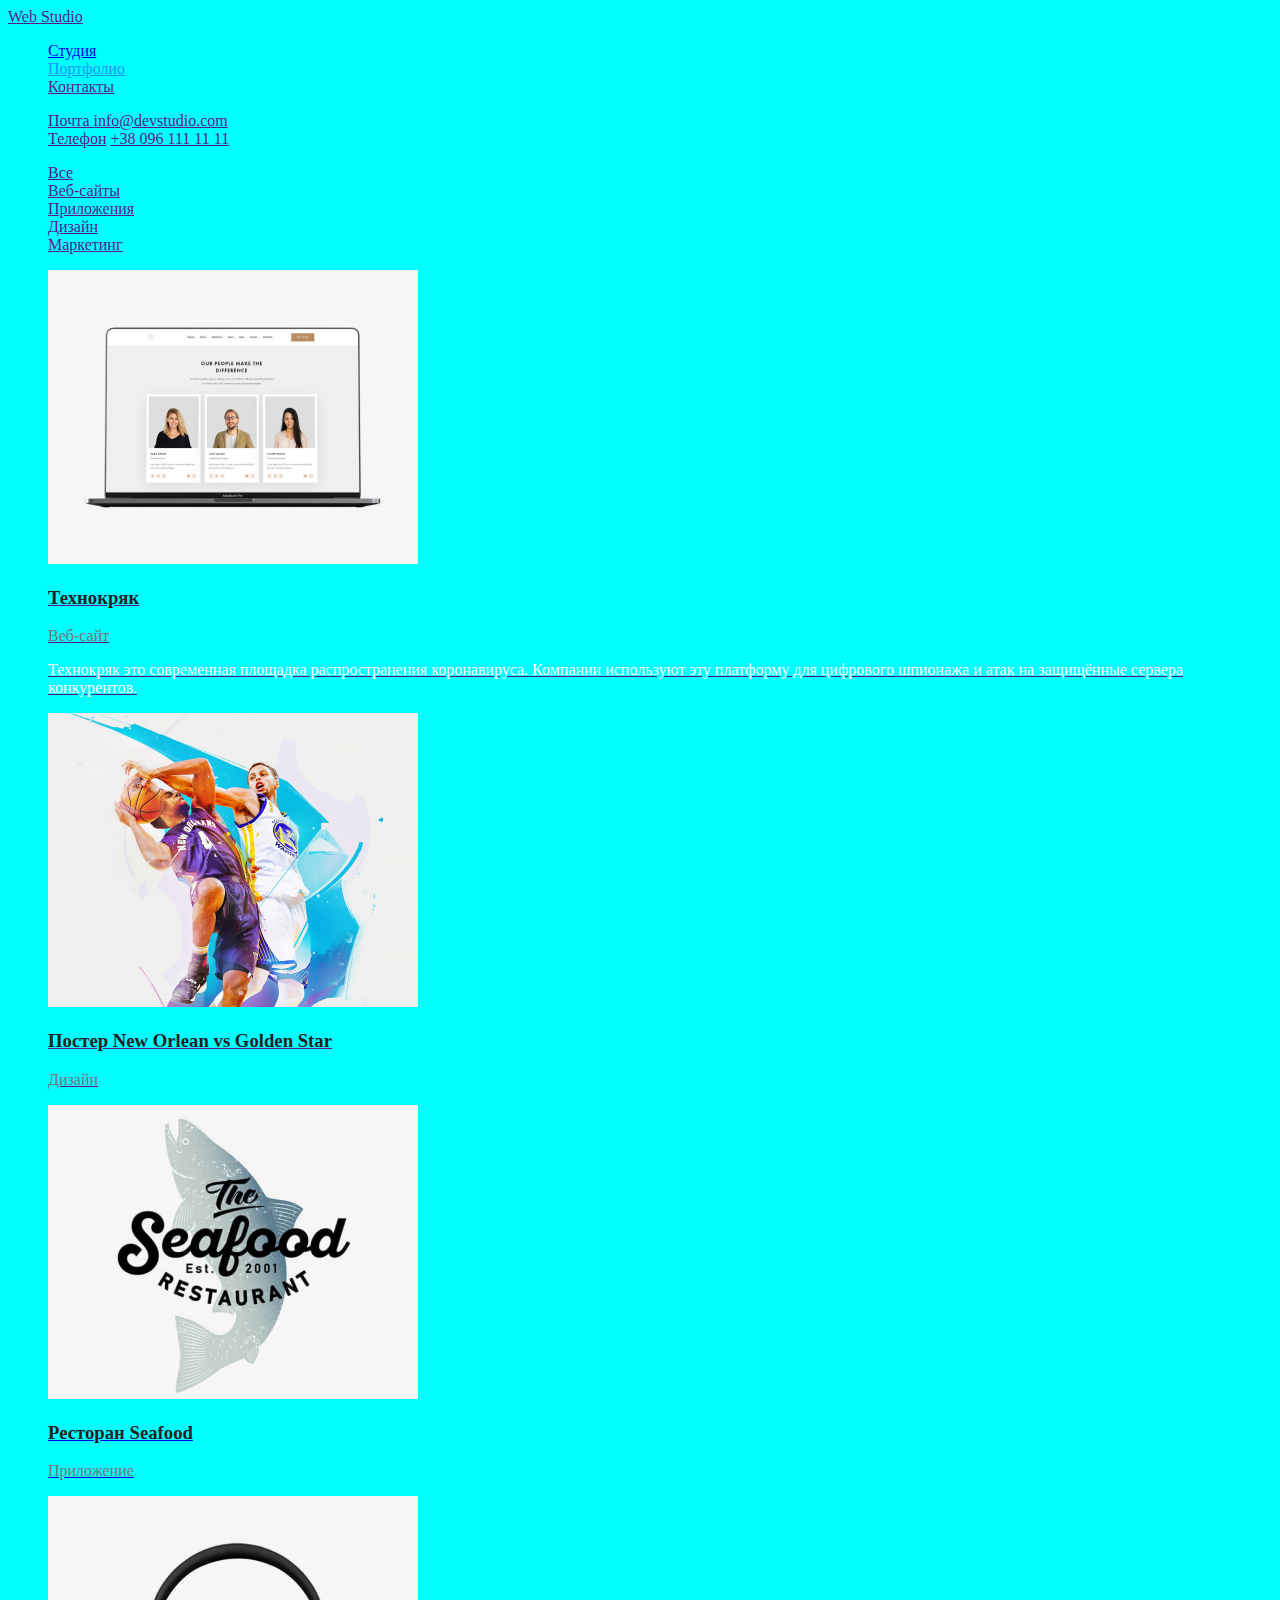
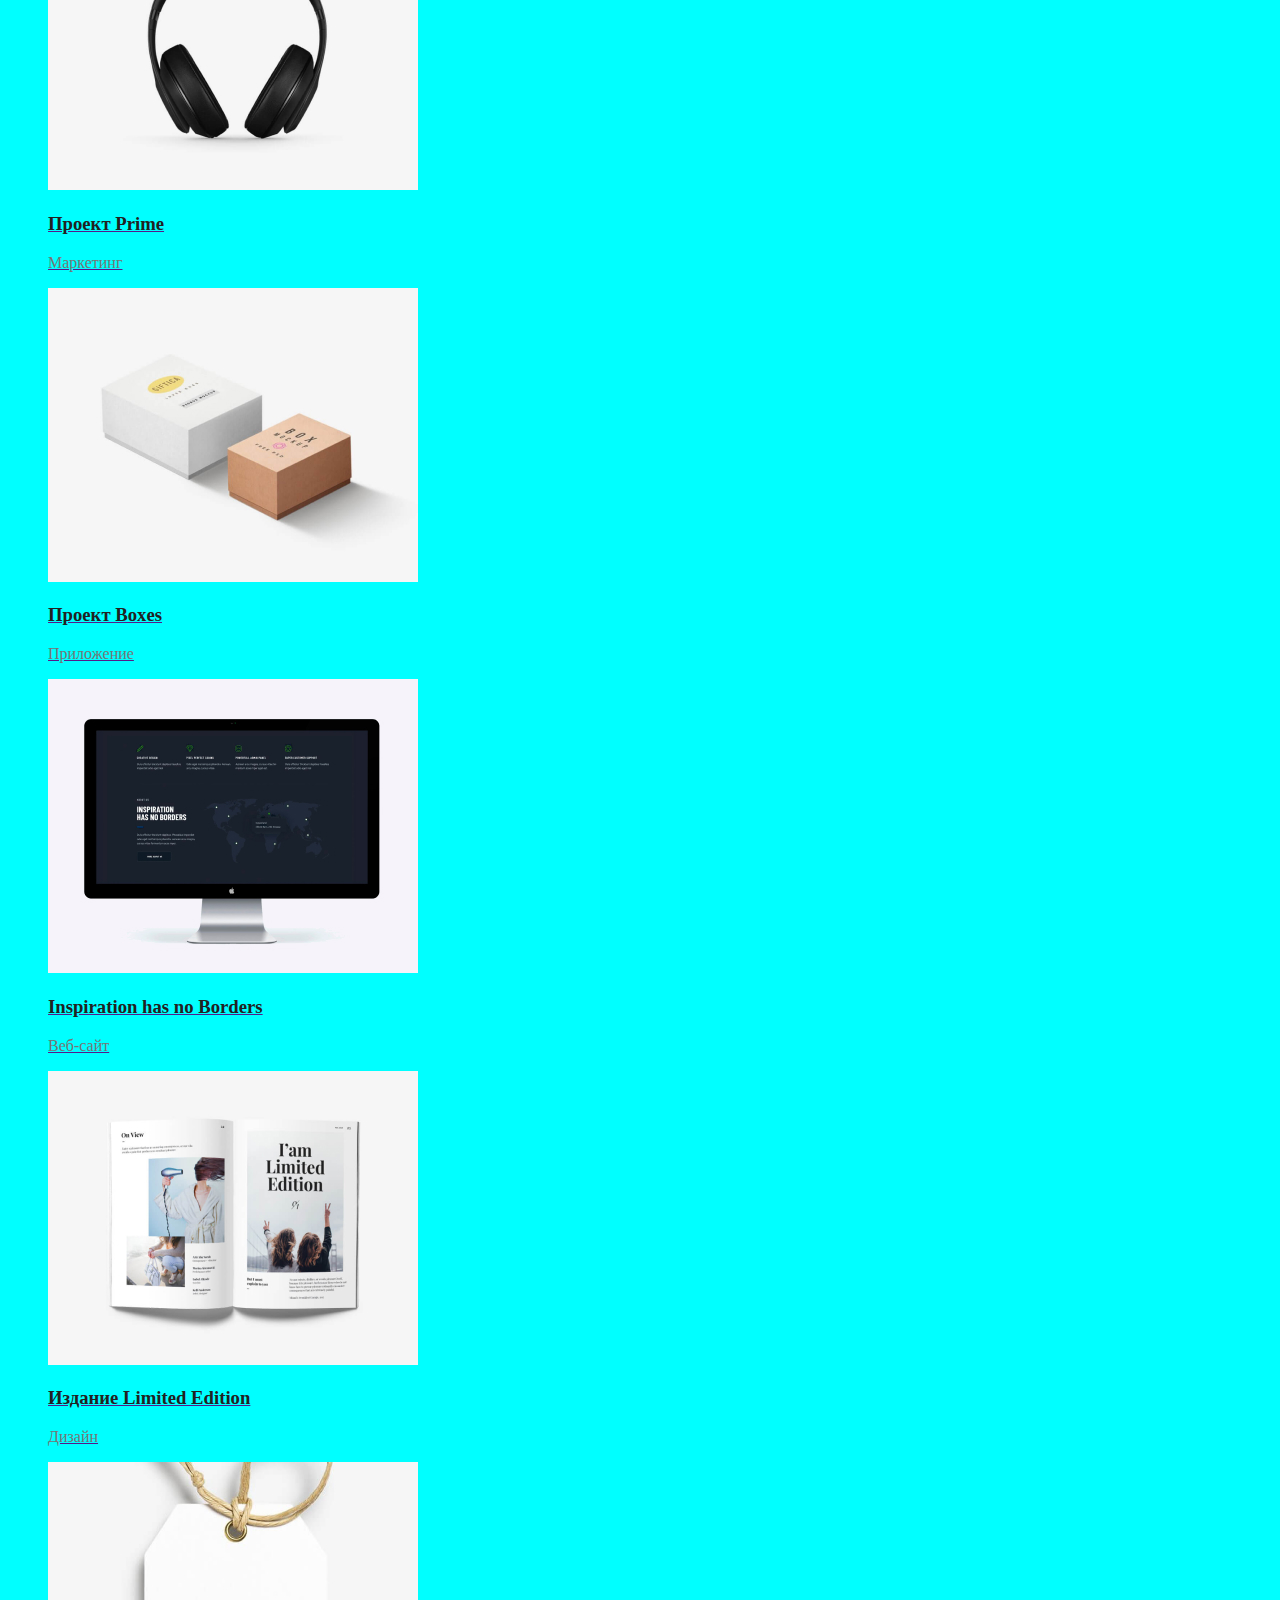
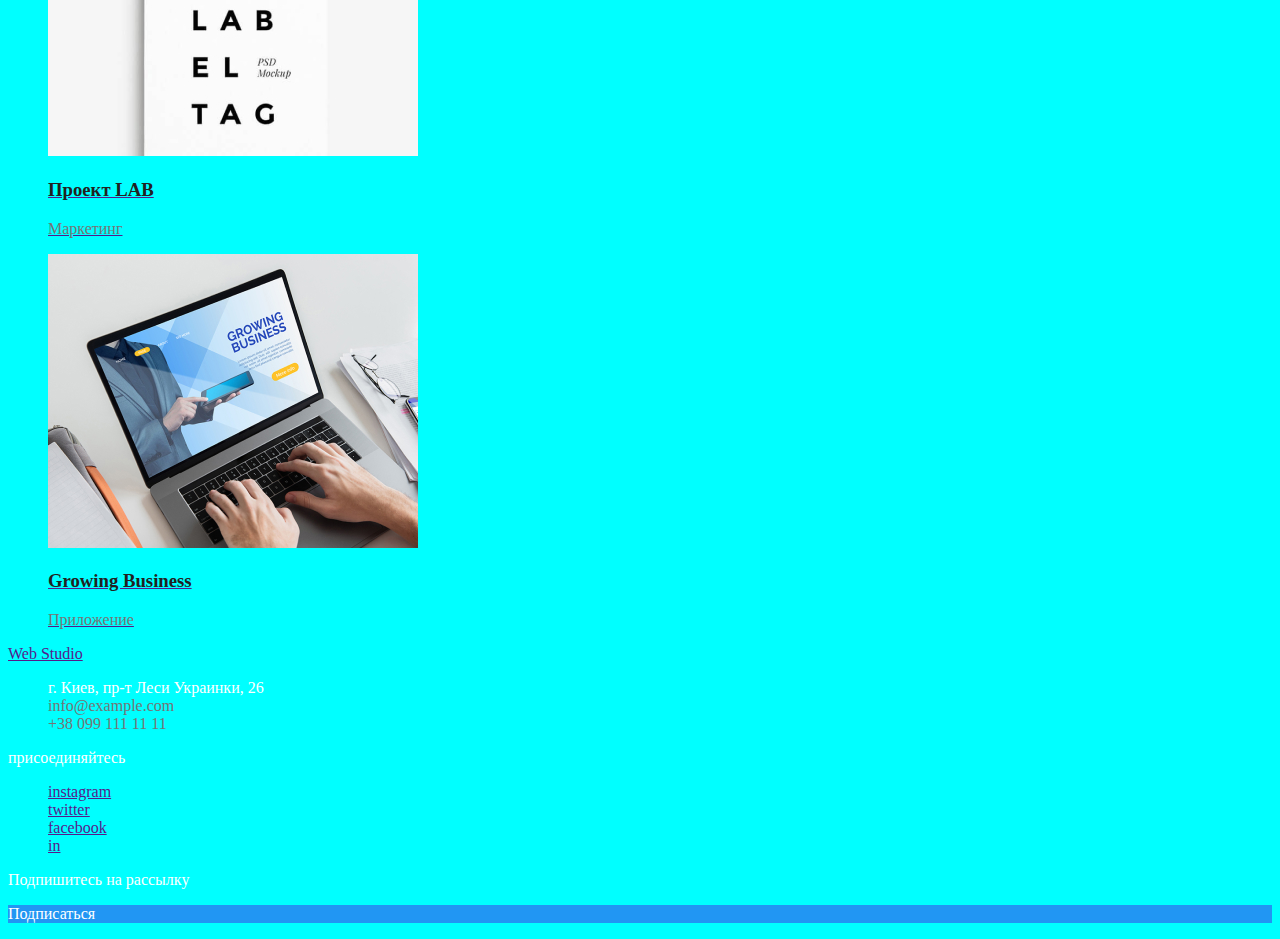
==== portfolio.html @ d15c07b9 "update site" ====
<!DOCTYPE html>
<html lang="en">
<head>
    <meta charset="UTF-8">
    <meta name="viewport" content="width=device-width, initial-scale=1.0">
    <title>Document</title>
    <link rel="stylesheet" href="./css/index.css">

</head>

<body>
    <!-- Шапка сайта\навигация по сайту -->
    <header class="">
        <a href="" class="logo">Web Studio</a>

        <nav class="list title-nav">
            <ul class="">
                <li>
                    <a href="./index.html" >Студия</a>
                </li>

                <li>
                    <a href="./portfolio.html" class="link-nav current">Портфолио</a>
                </li>

                <li>
                    <a href="">Контакты</a>
                </li>
            </ul>
        </nav>
        
        <ul class="feedback-button">
            <li> 
                <a href="" aria-label="Иконка почты">Почта </a>
                <a href="">info@devstudio.com</a>
            </li>

            <li>
                <a href="" aria-label="Иконка телефона">Телефон</a>
                <a href="">+38 096 111 11 11</a>
            </li>
        </ul>
    </header>
    <main>
        <!-- Секция кнопок, выбор нужного -->
        <section>
            <ul>
                <li><a href="">Все</a></li>
                <li><a href="">Веб-сайты</a></li>
                <li><a href="">Приложения</a></li>
                <li><a href="">Дизайн</a></li>
                <li><a href="">Маркетинг</a></li>
            </ul>


        </section>

        <!-- Выбор услуг -->
        <section>
            <ul>
                <a href="">
                    <img src="./images-portfolio/img 1.jpg" alt="">
                    <h3 class="title-color">Технокряк</h3>
                    <p class="text-color">Веб-сайт</p>
                    <p class="title-headline">Технокряк это современная площадка распространения коронавируса. Компании используют эту платформу для цифрового шпионажа и атак на защищённые сервера конкурентов.</p>
                </a>
            </ul>
            
            <ul>
                <a href="">
                    <img src="./images-portfolio/img 2.jpg" alt="">
                    <h3 class="title-color" >Постер New Orlean vs Golden Star</h3>
                    <p class="text-color">Дизайн</p>
                </a>
            </ul>

            <ul>
                <a href="./">
                    <img src="./images-portfolio/img 3.jpg" alt="">
                    <h3 class="title-color" >Ресторан Seafood</h3>
                    <p class="text-color">Приложение</p>
                </a>
            </ul>

            <ul>
                <a href="">
                    <img src="./images-portfolio/img 4.jpg" alt="">
                    <h3 class="title-color" >Проект Prime</h3>
                    <p class="text-color">Маркетинг</p>
                </a>
            </ul>

            <ul>
                <a href="">
                    <img src="./images-portfolio/img 5.jpg" alt="">
                    <h3 class="title-color" >Проект Boxes</h3>
                    <p class="text-color">Приложение</p>
                </a>
            </ul>

            <ul>
                <a href="">
                    <img src="./images-portfolio/img 6.jpg" alt="">
                    <h3 class="title-color" >Inspiration has no Borders</h3>
                    <p class="text-color">Веб-сайт</p>
                </a>
            </ul>

            <ul>
                <a href="">
                    <img src="./images-portfolio/img 7.jpg" alt="">
                    <h3 class="title-color" >Издание Limited Edition</h3>
                    <p class="text-color">Дизайн</p>
                </a>
            </ul>

            <ul>
                <a href="">
                    <img src="./images-portfolio/img 8.jpg" alt="">
                    <h3 class="title-color" >Проект LAB</h3>
                    <p class="text-color">Маркетинг</p>
                </a>
            </ul>

            <ul>
                <a href="">
                    <img src="./images-portfolio/img9.jpg" alt="">
                    <h3 class="title-color" >Growing Business</h3>
                    <p class="text-color">Приложение</p>
                </a>
            </ul>
        </section>



    </main>

    <footer>
        <a href="">Web Studio</a>
        <ul>
            <li class="text-adress">г. Киев, пр-т Леси Украинки, 26</li>
            <li class="text-color">info@example.com</li>
            <li class="text-color">+38 099 111 11 11</li>
        </ul>
        
        <p class="title-headline">присоединяйтесь</p>
        <ul>
            <li><a href="" aria-label="instagram icon">instagram</a></li>
            <li><a href="" aria-label="twitter icon">twitter</a></li>
            <li><a href="" aria-label="facebook icon">facebook</a></li>
            <li><a href="" aria-label="In icon">in</a></li> 
        </ul>
    
        <p class="title-headline">Подпишитесь на рассылку</p>
        <p class="hero-button">Подписаться</p>
        
    </footer>
</body>
</html>
---- css/index.css ----
:root{
    --primary-color: #757575;
    --first-color: #212121;
    --hover-blue-color: #2196F3;
    --white-color: #ffffff; 
    --background-color: #F5F4FA;

}

body{
    background-color: aqua;
}

/* Селектор уборки точек */
ul{
    list-style: none;
}

/* Цвет заголовков */
.title-color{
    color: var(--first-color);
}
/* Цвет текста, предложение под заголовком */
.text-color{
    color: var(--primary-color);
}

/*  */
.link-nav.current{
    color: var(--hover-blue-color);

}

.hero-title{
    color: var(--white-color);

}
.hero-button{
    color: var(--white-color);
    background-color: var(--hover-blue-color);
}

.bg-color{
    background-color: var(--background-color);
}

.title-headline{
    color: var(--white-color);
}

.text-adress{
    color: var(--white-color);
}
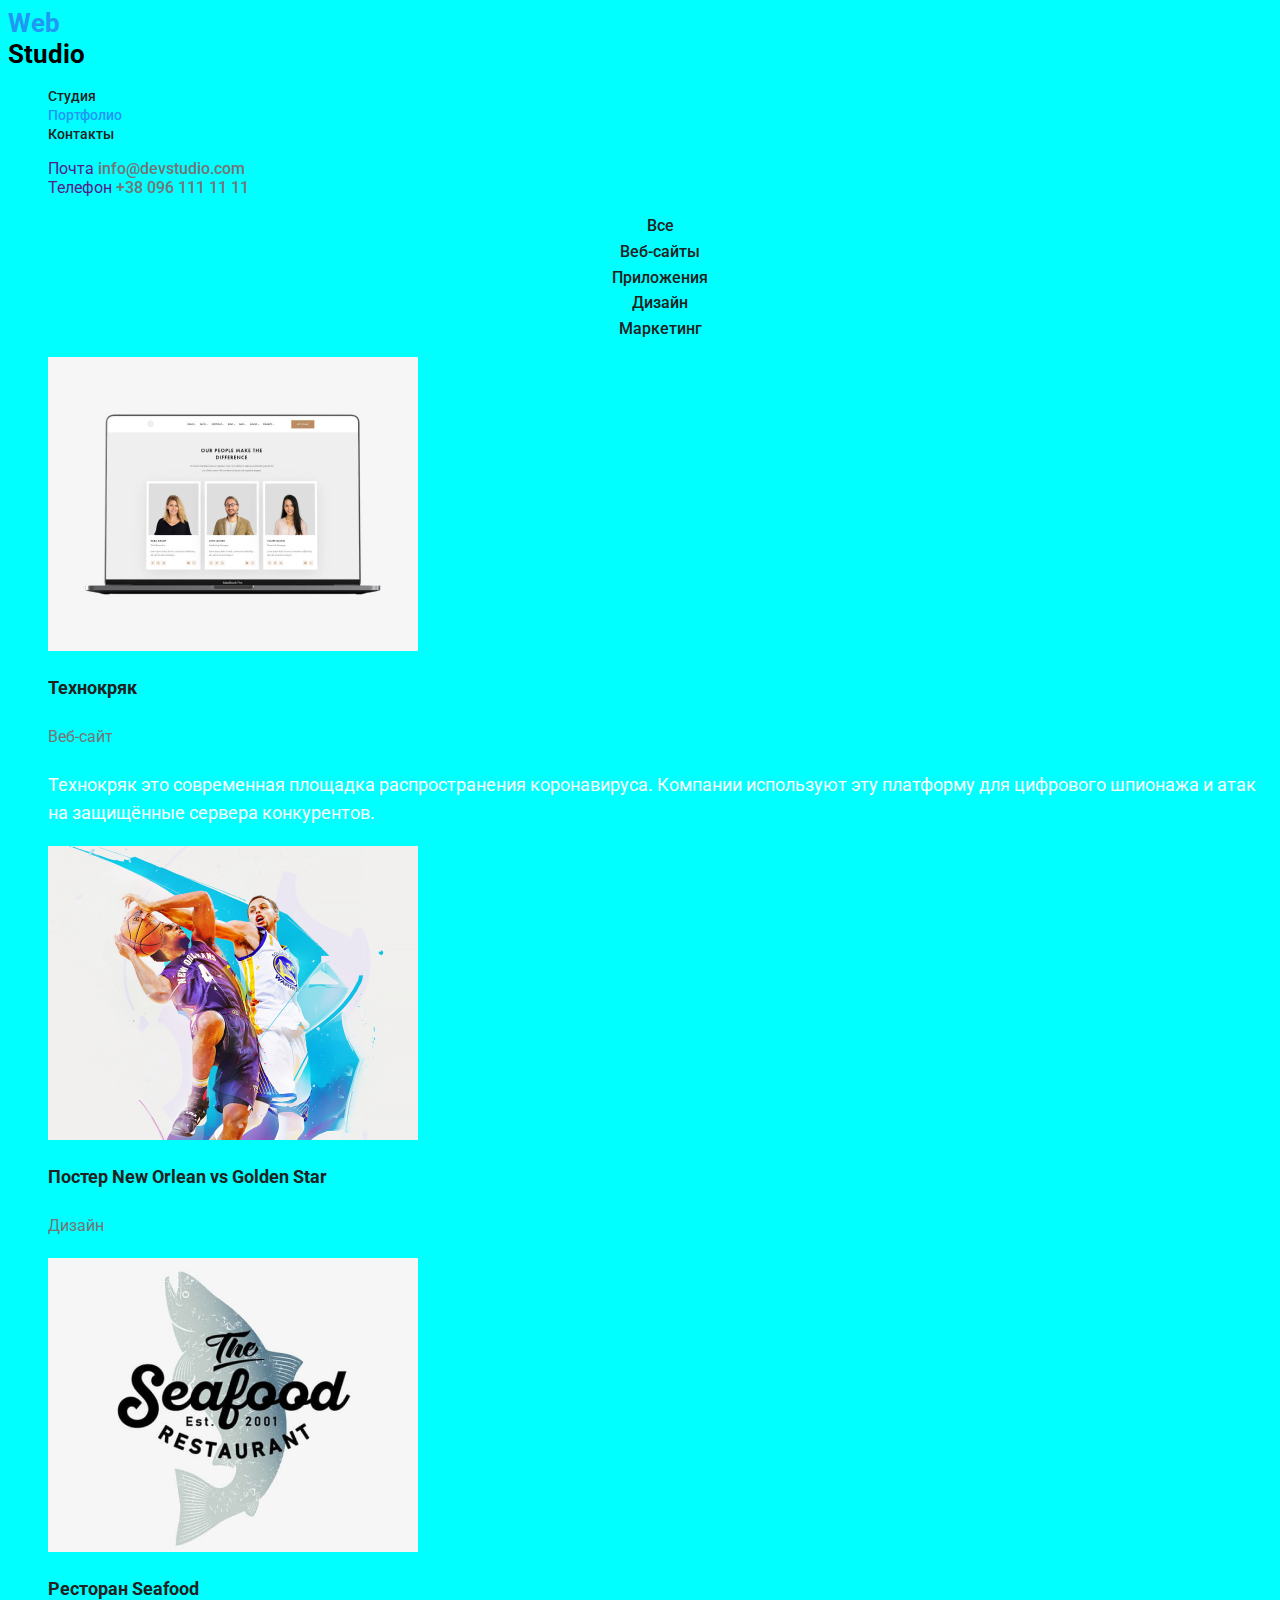
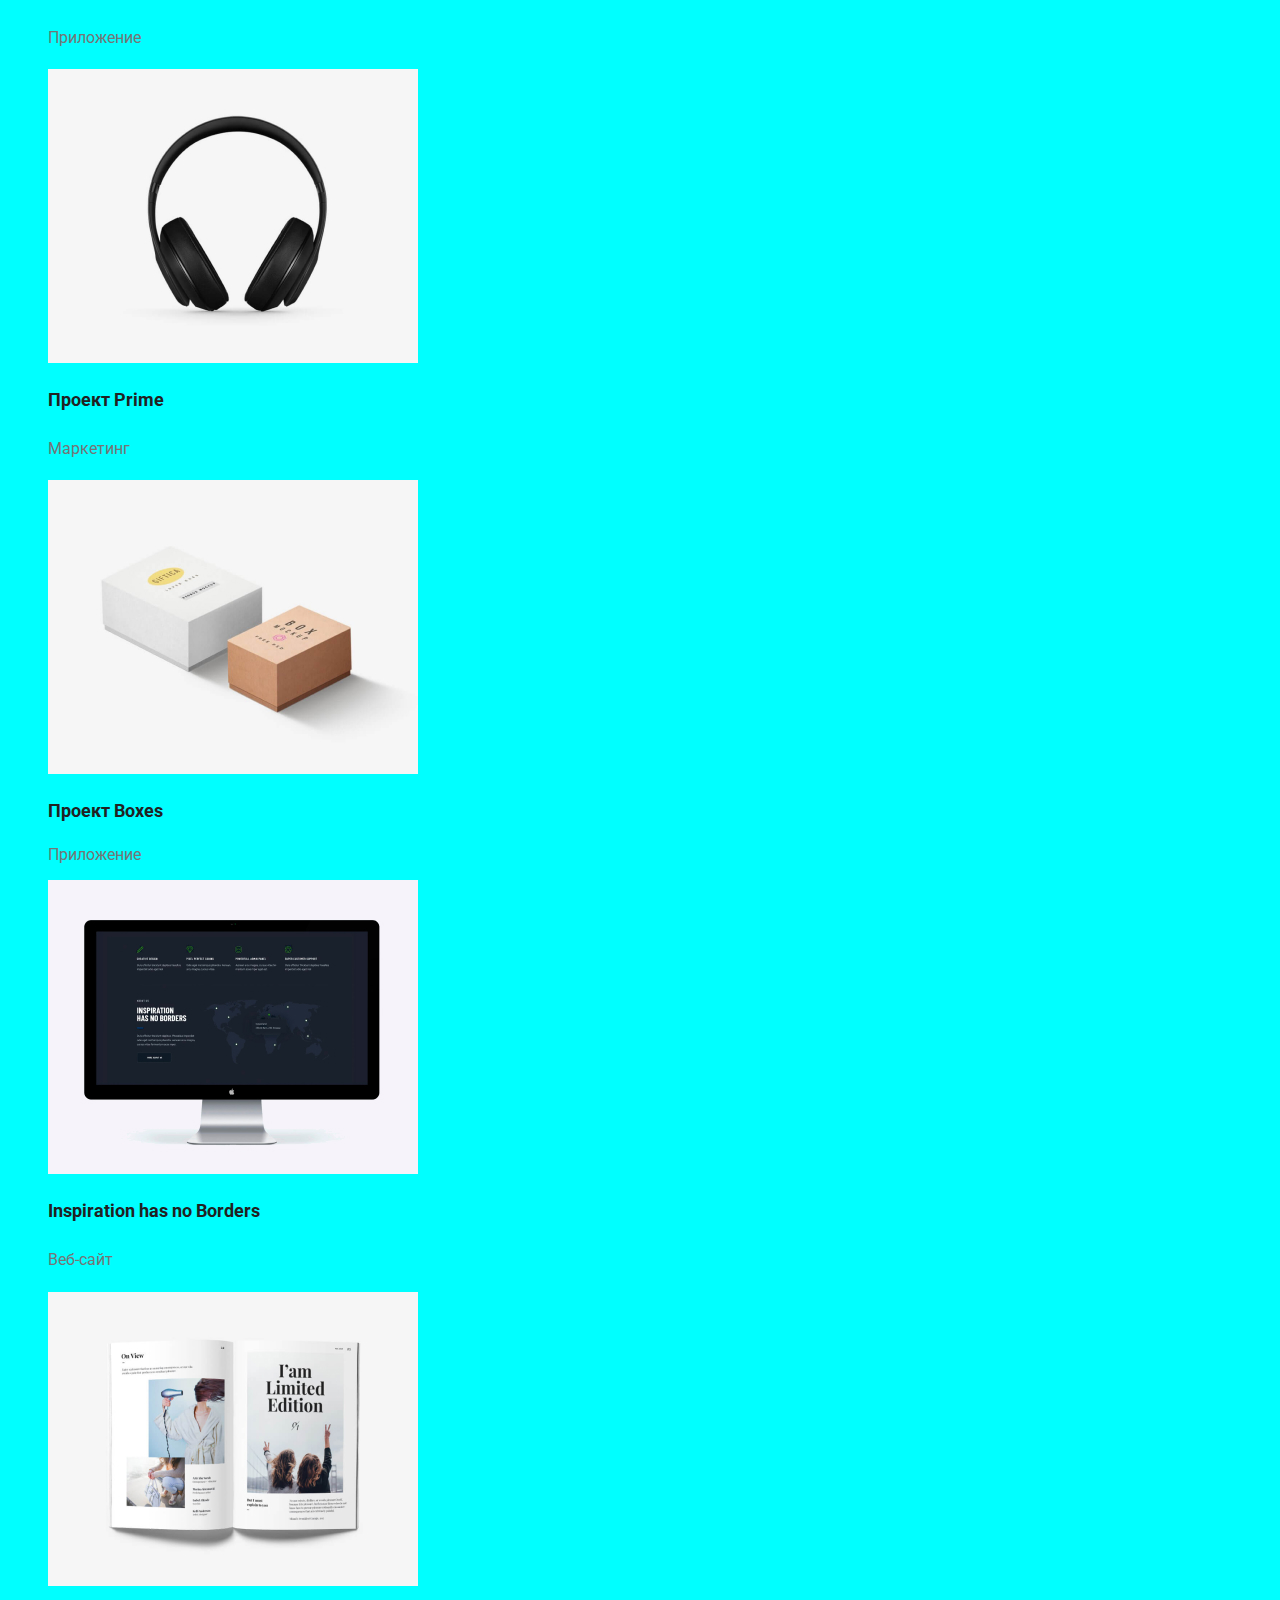
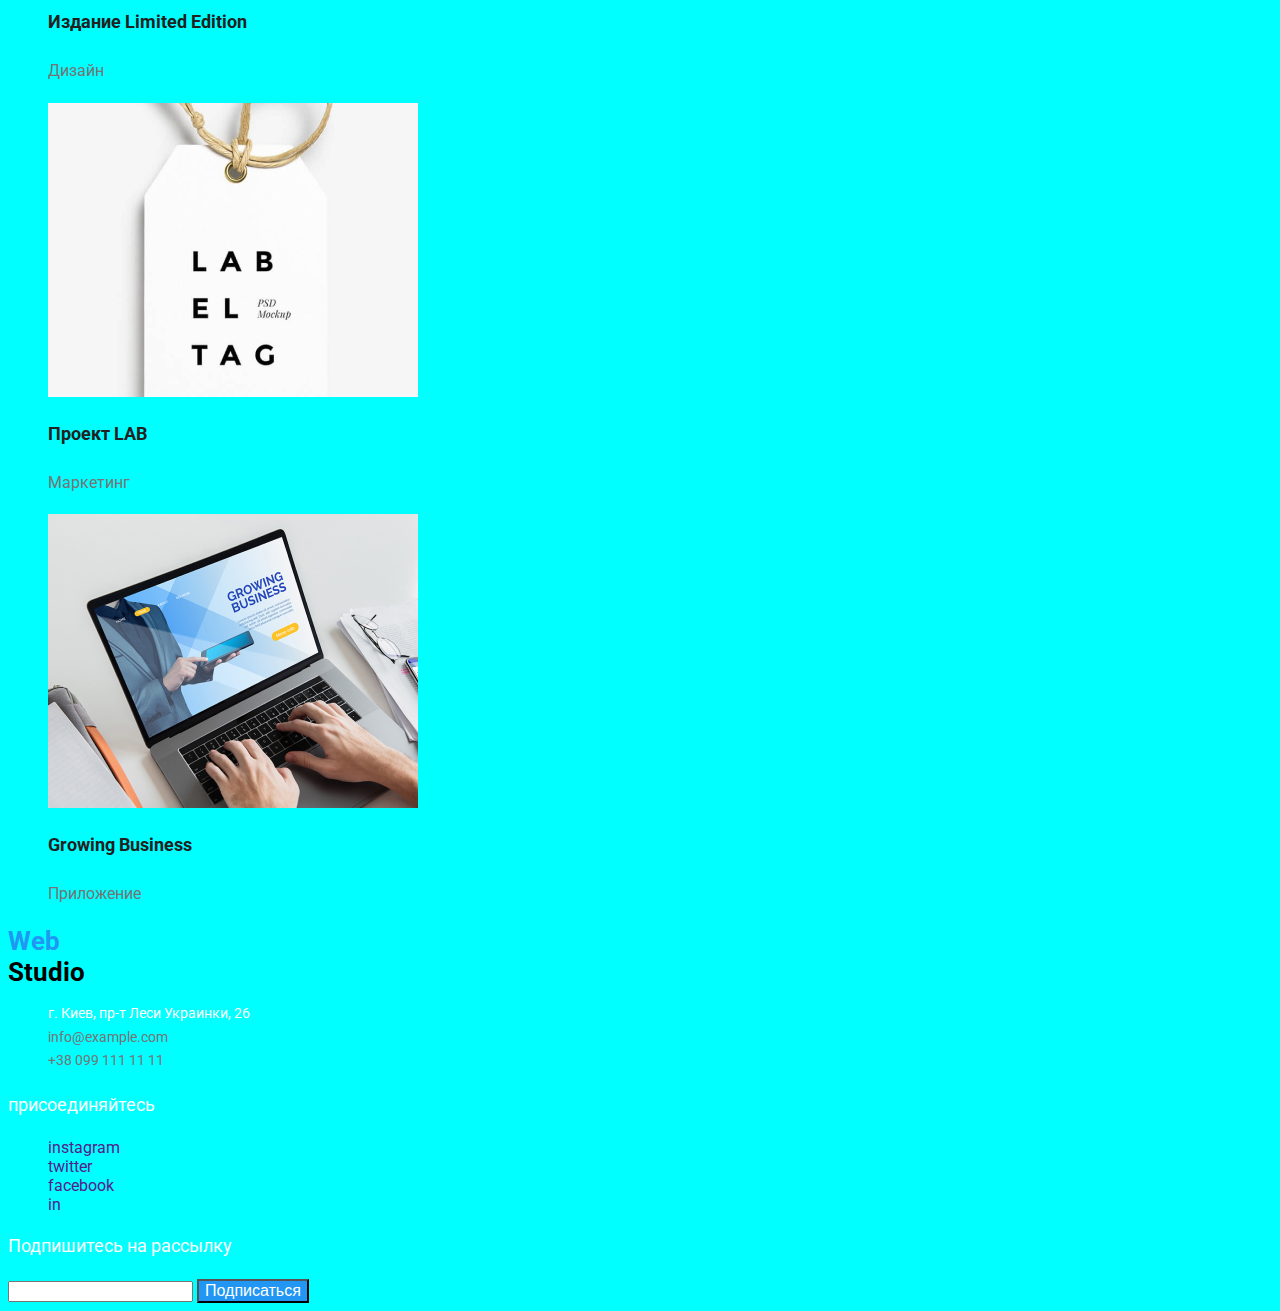
==== commit 78b1207b: "Upload httml code+ smal css" ====
--- a/portfolio.html
+++ b/portfolio.html
@@ -4,52 +4,64 @@
     <meta charset="UTF-8">
     <meta name="viewport" content="width=device-width, initial-scale=1.0">
     <title>Document</title>
+
+    
+    <link rel="preconnect" href="https://fonts.googleapis.com">
+    <link rel="preconnect" href="https://fonts.gstatic.com" crossorigin>
+    <link href="https://fonts.googleapis.com/css2?family=Roboto:wght@400;500;700;900&family=Sixtyfour&display=swap" rel="stylesheet">
     <link rel="stylesheet" href="./css/index.css">
+    <link rel="stylesheet" href="./css/portfolio.css">
 
+
+    
 </head>
 
 <body>
     <!-- Шапка сайта\навигация по сайту -->
     <header class="">
-        <a href="" class="logo">Web Studio</a>
+        <a href="" class="logo">
+            <div>Web</div> 
+            <div class="logo-studio">Studio</div> 
+        </a>
 
-        <nav class="list title-nav">
-            <ul class="">
+        <nav class="">
+            <ul>
                 <li>
-                    <a href="./index.html" >Студия</a>
+                    <a href="./index.html" class=" title-nav ">Студия</a>
                 </li>
 
                 <li>
-                    <a href="./portfolio.html" class="link-nav current">Портфолио</a>
+                    <a href="./portfolio.html" class="title-nav link-nav current">Портфолио</a>
                 </li>
 
                 <li>
-                    <a href="">Контакты</a>
+                    <a href="" class="title-nav">Контакты</a>
                 </li>
             </ul>
         </nav>
         
-        <ul class="feedback-button">
+        <ul>
             <li> 
                 <a href="" aria-label="Иконка почты">Почта </a>
-                <a href="">info@devstudio.com</a>
+                <a href="" class="feedback-button">info@devstudio.com</a>
             </li>
 
             <li>
                 <a href="" aria-label="Иконка телефона">Телефон</a>
-                <a href="">+38 096 111 11 11</a>
+                <a href="" class="feedback-button">+38 096 111 11 11</a>
             </li>
         </ul>
     </header>
+
     <main>
         <!-- Секция кнопок, выбор нужного -->
         <section>
-            <ul>
-                <li><a href="">Все</a></li>
-                <li><a href="">Веб-сайты</a></li>
-                <li><a href="">Приложения</a></li>
-                <li><a href="">Дизайн</a></li>
-                <li><a href="">Маркетинг</a></li>
+            <ul class="list-choice">
+                <li><a href="" class="list-link">Все</a></li>
+                <li><a href="" class="list-link">Веб-сайты</a></li>
+                <li><a href="" class="list-link">Приложения</a></li>
+                <li><a href="" class="list-link">Дизайн</a></li>
+                <li><a href="" class="list-link">Маркетинг</a></li>
             </ul>
 
 
@@ -60,8 +72,8 @@
             <ul>
                 <a href="">
                     <img src="./images-portfolio/img 1.jpg" alt="">
-                    <h3 class="title-color">Технокряк</h3>
-                    <p class="text-color">Веб-сайт</p>
+                    <h2 class="title-color title-service">Технокряк</h2>
+                    <p class="text-color text-service">Веб-сайт</p>
                     <p class="title-headline">Технокряк это современная площадка распространения коронавируса. Компании используют эту платформу для цифрового шпионажа и атак на защищённые сервера конкурентов.</p>
                 </a>
             </ul>
@@ -69,31 +81,31 @@
             <ul>
                 <a href="">
                     <img src="./images-portfolio/img 2.jpg" alt="">
-                    <h3 class="title-color" >Постер New Orlean vs Golden Star</h3>
-                    <p class="text-color">Дизайн</p>
+                    <h2 class="title-color  title-service" >Постер New Orlean vs Golden Star</h2>
+                    <p class="text-color text-service">Дизайн</p>
                 </a>
             </ul>
 
             <ul>
                 <a href="./">
                     <img src="./images-portfolio/img 3.jpg" alt="">
-                    <h3 class="title-color" >Ресторан Seafood</h3>
-                    <p class="text-color">Приложение</p>
+                    <h2 class="title-color  title-service" >Ресторан Seafood</h2>
+                    <p class="text-color text-service">Приложение</p>
                 </a>
             </ul>
 
             <ul>
                 <a href="">
                     <img src="./images-portfolio/img 4.jpg" alt="">
-                    <h3 class="title-color" >Проект Prime</h3>
-                    <p class="text-color">Маркетинг</p>
+                    <h2 class="title-color  title-service" >Проект Prime</h2>
+                    <p class="text-color text-service">Маркетинг</p>
                 </a>
             </ul>
 
             <ul>
                 <a href="">
                     <img src="./images-portfolio/img 5.jpg" alt="">
-                    <h3 class="title-color" >Проект Boxes</h3>
+                    <h2 class="title-color  title-service" >Проект Boxes</h2>
                     <p class="text-color">Приложение</p>
                 </a>
             </ul>
@@ -101,32 +113,32 @@
             <ul>
                 <a href="">
                     <img src="./images-portfolio/img 6.jpg" alt="">
-                    <h3 class="title-color" >Inspiration has no Borders</h3>
-                    <p class="text-color">Веб-сайт</p>
+                    <h2 class="title-color  title-service" >Inspiration has no Borders</h2>
+                    <p class="text-color text-service">Веб-сайт</p>
                 </a>
             </ul>
 
             <ul>
                 <a href="">
                     <img src="./images-portfolio/img 7.jpg" alt="">
-                    <h3 class="title-color" >Издание Limited Edition</h3>
-                    <p class="text-color">Дизайн</p>
+                    <h2 class="title-color  title-service" >Издание Limited Edition</h2>
+                    <p class="text-color text-service">Дизайн</p>
                 </a>
             </ul>
 
             <ul>
                 <a href="">
                     <img src="./images-portfolio/img 8.jpg" alt="">
-                    <h3 class="title-color" >Проект LAB</h3>
-                    <p class="text-color">Маркетинг</p>
+                    <h2 class="title-color  title-service" >Проект LAB</h2>
+                    <p class="text-color text-service">Маркетинг</p>
                 </a>
             </ul>
 
             <ul>
                 <a href="">
-                    <img src="./images-portfolio/img9.jpg" alt="">
-                    <h3 class="title-color" >Growing Business</h3>
-                    <p class="text-color">Приложение</p>
+                    <img src="./images-portfolio/img 9.jpg" alt="9-th images">
+                    <h2 class="title-color  title-service" >Growing Business</h2>
+                    <p class="text-color text-service">Приложение</p>
                 </a>
             </ul>
         </section>
@@ -136,8 +148,12 @@
     </main>
 
     <footer>
-        <a href="">Web Studio</a>
-        <ul>
+        <a href="" class="logo">
+            <div>Web</div> 
+            <div class="logo-studio">Studio</div> 
+        </a>
+    
+        <ul class="footer-adress">
             <li class="text-adress">г. Киев, пр-т Леси Украинки, 26</li>
             <li class="text-color">info@example.com</li>
             <li class="text-color">+38 099 111 11 11</li>
@@ -152,7 +168,8 @@
         </ul>
     
         <p class="title-headline">Подпишитесь на рассылку</p>
-        <p class="hero-button">Подписаться</p>
+        <input type="email">
+        <button class="hero-button">Подписаться</button>
         
     </footer>
 </body>
--- a/css/index.css
+++ b/css/index.css
@@ -7,8 +7,21 @@
 
 }
 
+/* Глобальные свойства */
 body{
     background-color: aqua;
+
+    font-family: Roboto, sans-serif;
+    font-weight: 400;
+    letter-spacing: 0.3;
+}
+
+a{
+    text-decoration: none;
+}
+
+.bg-color{
+    background-color: var(--background-color);
 }
 
 /* Селектор уборки точек */
@@ -16,38 +29,104 @@
     list-style: none;
 }
 
-/* Цвет заголовков */
-.title-color{
+/* Свойства логотипа */
+.logo{
+
+    color: #2196F3;
+    font-weight: 700;
+    font-size: 26px;
+    line-height: 1.2;
+   
+}
+
+.logo-studio{
+
+    color: black;
+}
+
+/* свойства навигации */
+.title-nav{
+    font-weight: 500;
     color: var(--first-color);
+    font-size: 14px;
+}
+
+/* Выбранная страница */
+.link-nav.current{
+    color: var(--hover-blue-color);
+    font-size: 14px;
+}
+
+
+/* Заголовки */
+.title-heading-center{
+    color: var(--first-color);
+    text-align: center;
+    font-size: 36px;
 }
 /* Цвет текста, предложение под заголовком */
 .text-color{
     color: var(--primary-color);
 }
 
-/*  */
-.link-nav.current{
-    color: var(--hover-blue-color);
+.feedback-button{
+    font-weight: 500;
+    color: var(--primary-color);
+}
 
-}
+
+/* her0 */
 
 .hero-title{
     color: var(--white-color);
-
+    text-align: center;
+    font-size: 44px;
+    line-height: 1.4;
+    letter-spacing: 0.6;
 }
 .hero-button{
     color: var(--white-color);
     background-color: var(--hover-blue-color);
+    /* хуй его знает как выровнять кнопку */
+    text-align: center; 
+    font-size: 16px;
 }
 
-.bg-color{
-    background-color: var(--background-color);
+/* Особенности */
+
+.title-features{
+    font-weight: 700;
+    font-size: 14px;
+
+}
+/* Свойства описание особенностей */
+.description-features{
+    font-size: 14px;
+}
+
+/* свойства "Наша команда" */
+.title-team{
+    font-weight: 500;
+    font-size: 16px;
+}
+.text-team{
+    font-size: 16px;
+}
+
+/* footer */
+.footer-adress{
+    font-size: 14px;
+    line-height: 1.7;
 }
 
 .title-headline{
     color: var(--white-color);
+    font-weight: 700;
+    font-size: 14px;
+    
 }
 
 .text-adress{
     color: var(--white-color);
-}+}
+
--- a/css/portfolio.css
+++ b/css/portfolio.css
@@ -0,0 +1,51 @@
+:root{
+    --primary-color: #757575;
+    --first-color: #212121;
+    --hover-blue-color: #2196F3;
+    --white-color: #ffffff; 
+    --background-color: #F5F4FA;
+
+}
+
+/* Кнопочки мини-выбора */
+.list-choice{
+    font-weight: 500;
+    font-size: 16px;
+    line-height: 1.6;
+    text-align: center;
+}
+
+.list-link{
+    color: var(--first-color);
+}
+
+/* Заголовки и их свойства */
+.title-service{
+    font-weight: 700;
+    color: var(--first-color);
+    font-size: 18px;
+    line-height: 2;
+    letter-spacing: 0.6;
+}
+/* Текст-подсказка при наведении */
+.title-headline{
+    font-size: 18px;
+    line-height: 1.6;
+    font-weight: 400;
+}
+
+.text-service{
+    font-size: 16px;
+    line-height: 1.9;
+    
+}
+
+
+
+
+
+/* Описания и их свойства */
+
+
+
+
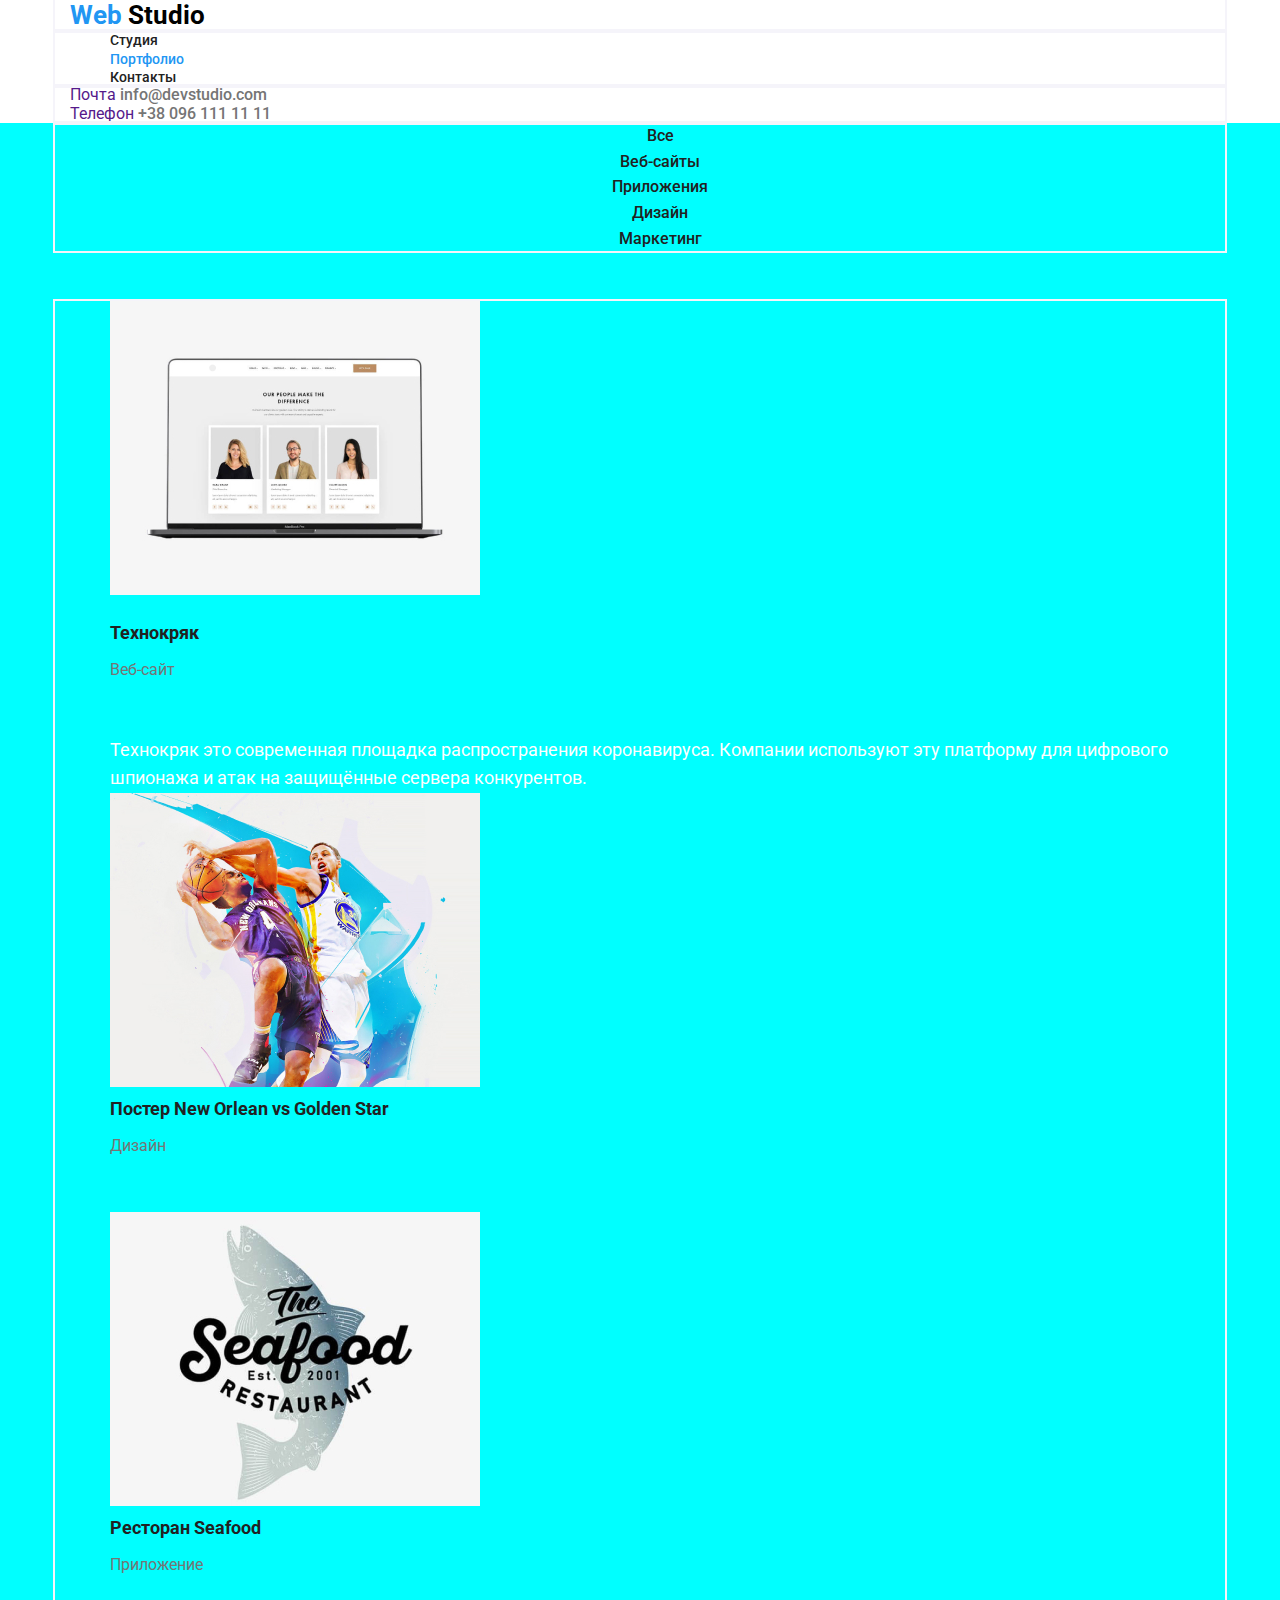
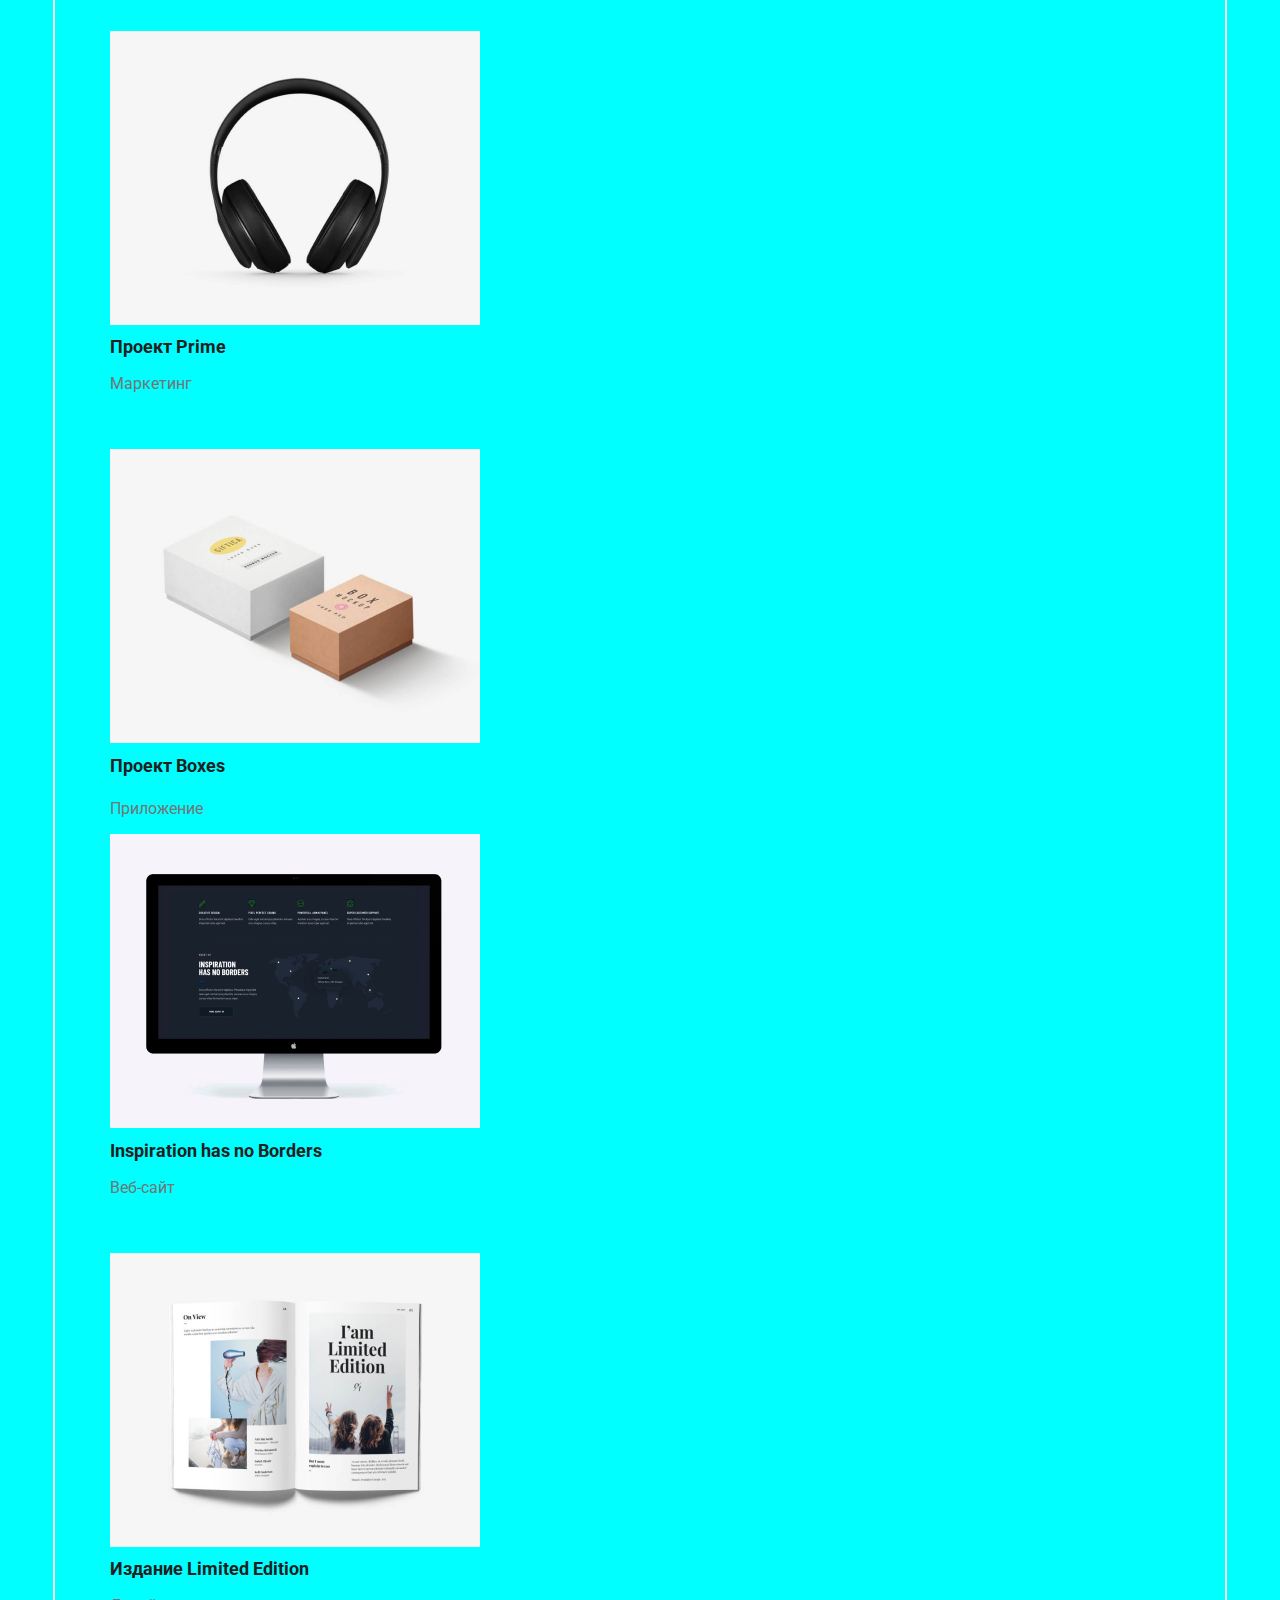
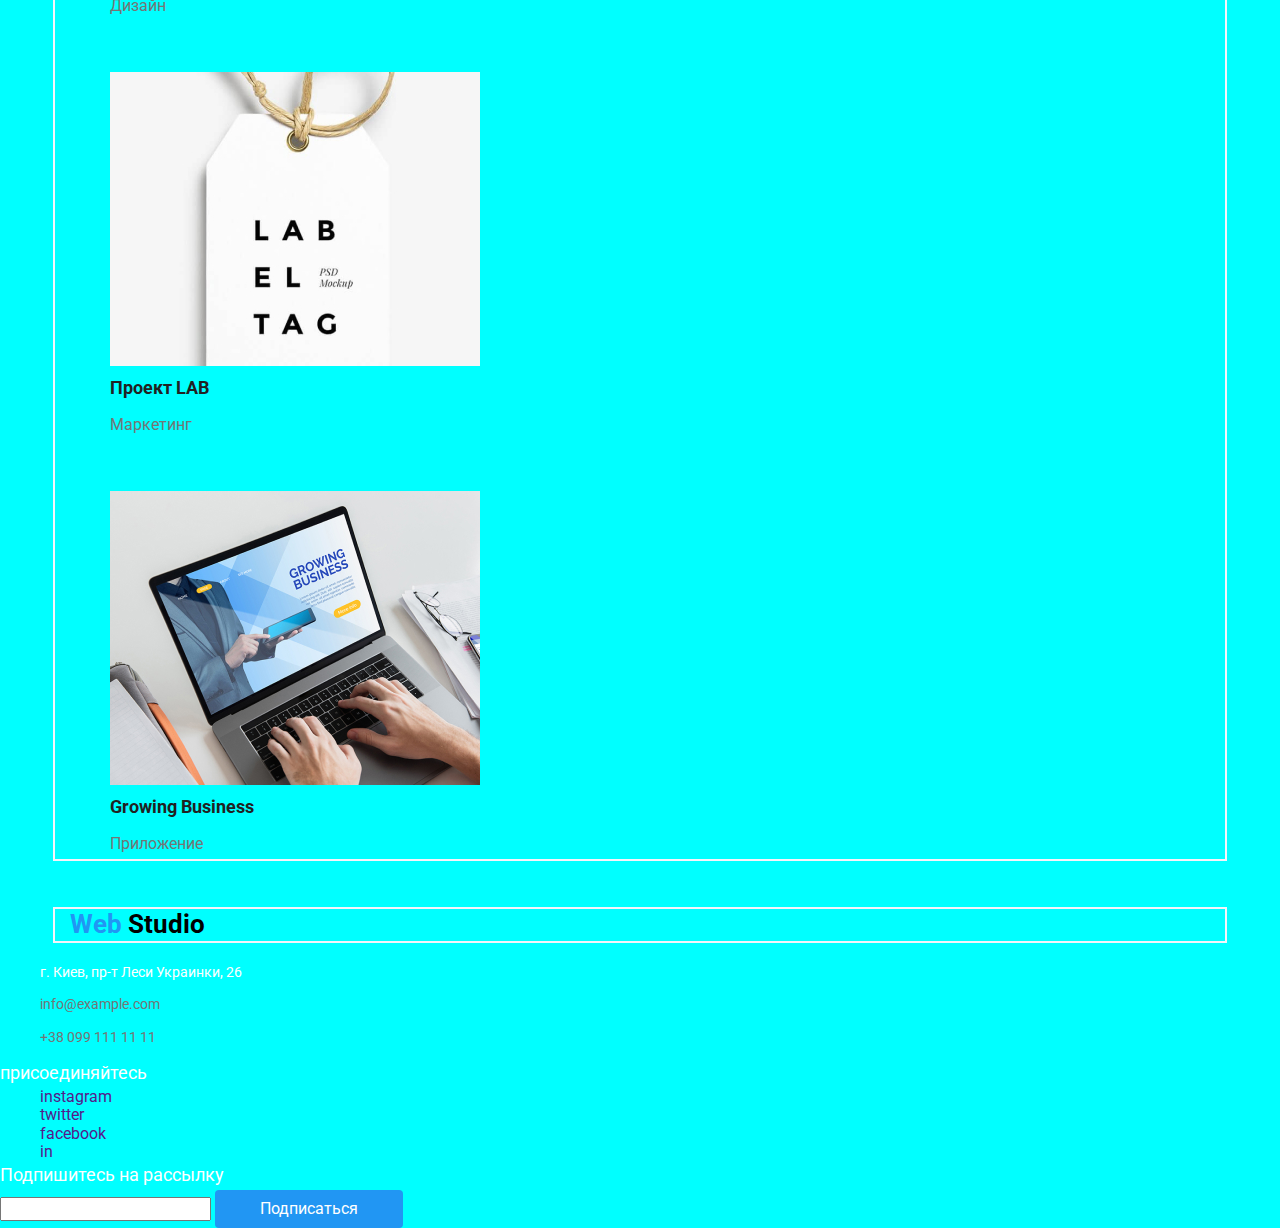
==== commit 80e957dd: "upload ccs style" ====
--- a/portfolio.html
+++ b/portfolio.html
@@ -9,6 +9,9 @@
     <link rel="preconnect" href="https://fonts.googleapis.com">
     <link rel="preconnect" href="https://fonts.gstatic.com" crossorigin>
     <link href="https://fonts.googleapis.com/css2?family=Roboto:wght@400;500;700;900&family=Sixtyfour&display=swap" rel="stylesheet">
+
+    <link rel="stylesheet" href="https://cdn.jsdelivr.net/npm/modern-normalize@2.0.0/modern-normalize.min.css">
+
     <link rel="stylesheet" href="./css/index.css">
     <link rel="stylesheet" href="./css/portfolio.css">
 
@@ -18,13 +21,10 @@
 
 <body>
     <!-- Шапка сайта\навигация по сайту -->
-    <header class="">
-        <a href="" class="logo">
-            <div>Web</div> 
-            <div class="logo-studio">Studio</div> 
-        </a>
+    <header class="header">
+        <a href="" class="logo container">Web <span class="logo-studio">Studio</span></a>
 
-        <nav class="">
+        <nav class="container ">
             <ul>
                 <li>
                     <a href="./index.html" class=" title-nav ">Студия</a>
@@ -40,7 +40,7 @@
             </ul>
         </nav>
         
-        <ul>
+        <ul class="container">
             <li> 
                 <a href="" aria-label="Иконка почты">Почта </a>
                 <a href="" class="feedback-button">info@devstudio.com</a>
@@ -55,7 +55,7 @@
 
     <main>
         <!-- Секция кнопок, выбор нужного -->
-        <section>
+        <section class="container">
             <ul class="list-choice">
                 <li><a href="" class="list-link">Все</a></li>
                 <li><a href="" class="list-link">Веб-сайты</a></li>
@@ -68,10 +68,10 @@
         </section>
 
         <!-- Выбор услуг -->
-        <section>
+        <section class="container">
             <ul>
                 <a href="">
-                    <img src="./images-portfolio/img 1.jpg" alt="">
+                    <img src="./images-portfolio/img 1.jpg" class="img-service" alt="">
                     <h2 class="title-color title-service">Технокряк</h2>
                     <p class="text-color text-service">Веб-сайт</p>
                     <p class="title-headline">Технокряк это современная площадка распространения коронавируса. Компании используют эту платформу для цифрового шпионажа и атак на защищённые сервера конкурентов.</p>
@@ -148,10 +148,8 @@
     </main>
 
     <footer>
-        <a href="" class="logo">
-            <div>Web</div> 
-            <div class="logo-studio">Studio</div> 
-        </a>
+        <a href="" class="logo-footer container">Web <span class="logo-studio">Studio</span></a>
+    
     
         <ul class="footer-adress">
             <li class="text-adress">г. Киев, пр-т Леси Украинки, 26</li>
@@ -169,7 +167,7 @@
     
         <p class="title-headline">Подпишитесь на рассылку</p>
         <input type="email">
-        <button class="hero-button">Подписаться</button>
+        <button class="button-sub">Подписаться</button>
         
     </footer>
 </body>
--- a/css/index.css
+++ b/css/index.css
@@ -1,3 +1,15 @@
+html{
+    box-sizing: border-box;
+}
+
+*,
+*::before,
+*::after{
+    block-size: inherit;
+}
+
+
+
 :root{
     --primary-color: #757575;
     --first-color: #212121;
@@ -10,10 +22,13 @@
 /* Глобальные свойства */
 body{
     background-color: aqua;
-
+    
     font-family: Roboto, sans-serif;
     font-weight: 400;
     letter-spacing: 0.3;
+
+    margin-top: 0;
+    margin-bottom: 0;
 }
 
 a{
@@ -27,11 +42,21 @@
 /* Селектор уборки точек */
 ul{
     list-style: none;
+    margin-top: 0;
+    margin-bottom: 0;
+}
+
+
+/* header */
+.header{
+    background-color: var(--white-color);
+    width: auto;
+    height: auto;
 }
 
 /* Свойства логотипа */
 .logo{
-
+    display: block;
     color: #2196F3;
     font-weight: 700;
     font-size: 26px;
@@ -46,9 +71,13 @@
 
 /* свойства навигации */
 .title-nav{
+    
     font-weight: 500;
     color: var(--first-color);
     font-size: 14px;
+    line-height: 1.2;
+   
+
 }
 
 /* Выбранная страница */
@@ -63,6 +92,9 @@
     color: var(--first-color);
     text-align: center;
     font-size: 36px;
+
+    margin-top: 0;
+    margin-bottom: 50;
 }
 /* Цвет текста, предложение под заголовком */
 .text-color{
@@ -77,52 +109,157 @@
 
 /* her0 */
 
+.hero{
+    
+}
+
 .hero-title{
     color: var(--white-color);
     text-align: center;
     font-size: 44px;
     line-height: 1.4;
     letter-spacing: 0.6;
+    margin-top: 200px;
+    margin-bottom: 30px;
+    
 }
 .hero-button{
+    display: block;
+
     color: var(--white-color);
     background-color: var(--hover-blue-color);
-    /* хуй его знает как выровнять кнопку */
-    text-align: center; 
+
+
+    min-width: 200px;
+    margin-left: auto;
+    margin-right: auto;
+    width: 200px;
+    height: 50px;
+    text-align: center;
+    border-radius: 4px;
+    padding-top: 10px;
+    padding-left: 32px;
+    padding-right: 32px;
+    padding-bottom: 10px;
+  
+
+    font-weight: 700;
     font-size: 16px;
+    line-height: 1.9;
+    letter-spacing: 0.6;
+
+    margin-bottom: 318px;
+
+    
+    
 }
 
 /* Особенности */
 
+.features{
+    margin-top: 0;
+    margin-bottom: 0;
+}
+
 .title-features{
     font-weight: 700;
     font-size: 14px;
-
-}
+    
+    margin-top: 0;
+    margin-bottom: 0;
+}
+
+.features-class{
+    text-align: center;
+    margin-bottom: 94px;
+}
+
 /* Свойства описание особенностей */
 .description-features{
     font-size: 14px;
-}
+
+    margin-top: 0;
+    margin-bottom: 0;
+}
+
+
+/* Чем мы занимаемся */
+.headline{
+    display: inline-block;
+    text-align: center;
+    margin-left: auto;
+    margin-right: auto;
+    margin-bottom: 188px;
+
+    
+}
+
 
 /* свойства "Наша команда" */
+.img-team{
+    margin-bottom: 30px;
+}
+
 .title-team{
     font-weight: 500;
     font-size: 16px;
+
+    margin-top: 0;
+    margin-bottom: 10px;
+    
+
 }
 .text-team{
     font-size: 16px;
-}
-
+
+    margin-bottom: 16px;
+    margin-top: 0;
+}
+
+.team{
+    text-align: center;
+
+    margin-bottom: 212px;
+
+}
 /* footer */
-.footer-adress{
+.footer-adress > li{
     font-size: 14px;
     line-height: 1.7;
-}
+
+    margin-bottom: 9px;
+}
+
+.button-sub{
+    display: inline-block;
+    background-color: var(--hover-blue-color);
+    color: var(--white-color);
+    padding: 10px 45px;
+    border-radius: 4px;
+    min-width: 91px;
+    border: var(--hover-blue-color);
+
+}
+
+.logo-footer{
+    color: #2196F3;
+    font-weight: 700;
+    font-size: 26px;
+    line-height: 1.2;
+    display: block;
+
+    margin-bottom: 20px;
+
+}
+
 
 .title-headline{
     color: var(--white-color);
     font-weight: 700;
     font-size: 14px;
+
+    margin-top: 0;
+    margin-bottom: 20px;
     
 }
 
@@ -130,3 +267,16 @@
     color: var(--white-color);
 }
 
+
+
+.container{
+    width: 1170px;
+    padding-left: 15px;
+    padding-right: 15px;
+    outline: #F5F4FA solid 2px;
+    margin-left: auto;
+    margin-right: auto;
+    
+    
+}
+
--- a/css/portfolio.css
+++ b/css/portfolio.css
@@ -13,6 +13,8 @@
     font-size: 16px;
     line-height: 1.6;
     text-align: center;
+
+    margin-bottom: 50px;
 }
 
 .list-link{
@@ -20,23 +22,39 @@
 }
 
 /* Заголовки и их свойства */
+.img-service{
+    display: block;
+    margin-bottom: 20px;
+}
+
+
 .title-service{
     font-weight: 700;
     color: var(--first-color);
     font-size: 18px;
     line-height: 2;
     letter-spacing: 0.6;
+
+    margin-top: 0;
+    margin-bottom: 4px;
 }
 /* Текст-подсказка при наведении */
 .title-headline{
     font-size: 18px;
     line-height: 1.6;
     font-weight: 400;
+
+    margin-top: 0px;
+    margin-bottom: 0px;
+    
 }
 
 .text-service{
     font-size: 16px;
     line-height: 1.9;
+
+    margin-top: 0px;
+    margin-bottom: 50px;
     
 }
 
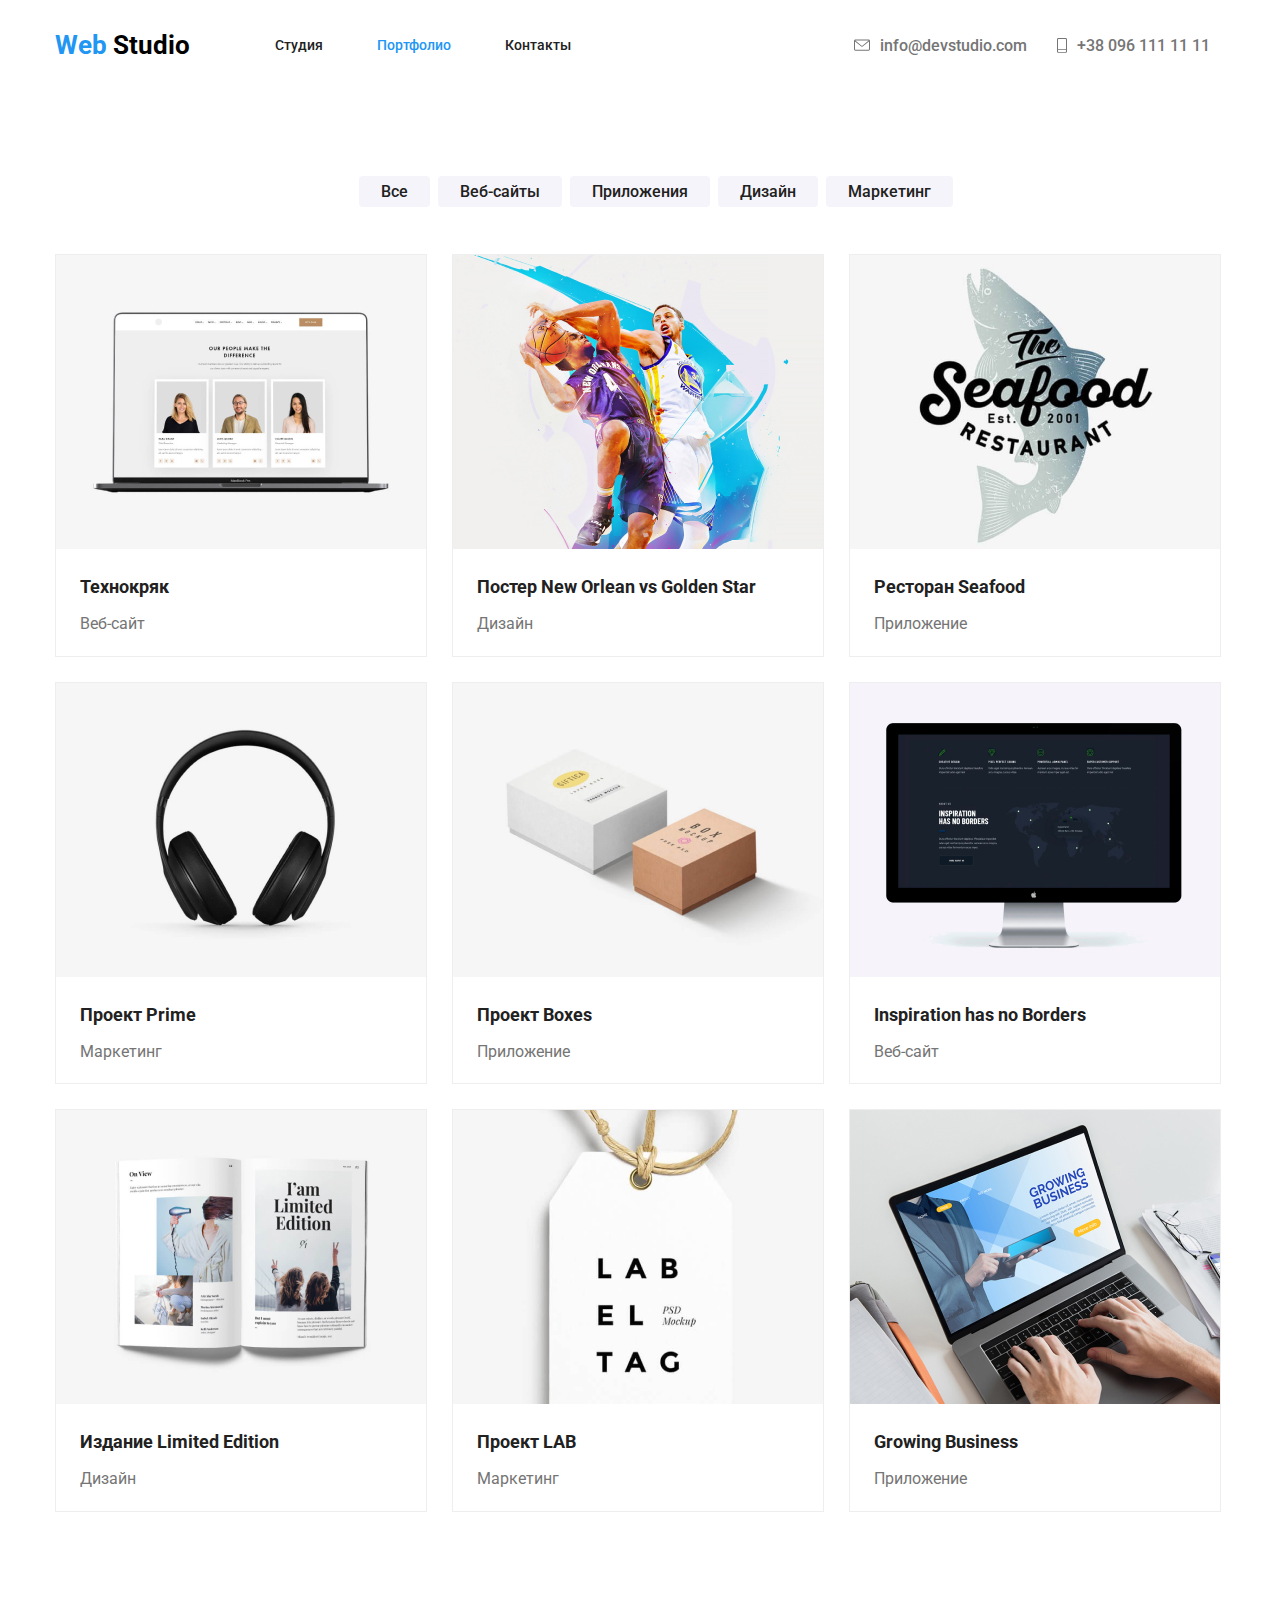
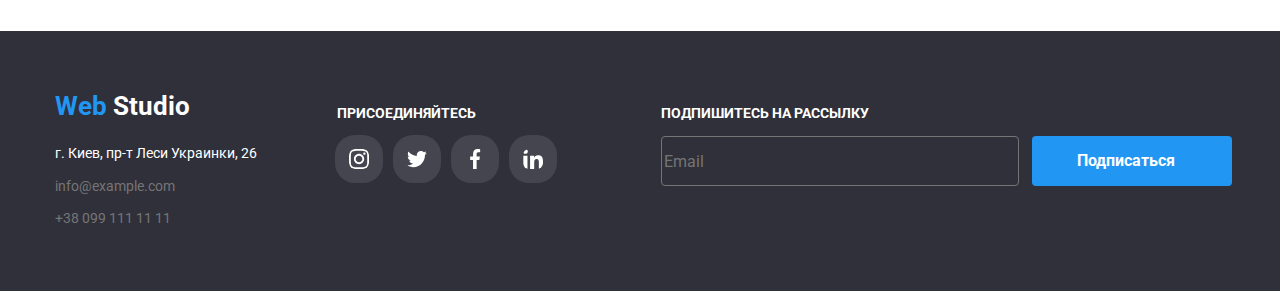
==== commit b3dc2a93: "Upload portfolio css" ====
--- a/portfolio.html
+++ b/portfolio.html
@@ -20,42 +20,40 @@
 </head>
 
 <body>
-    <!-- Шапка сайта\навигация по сайту -->
-    <header class="header">
-        <a href="" class="logo container">Web <span class="logo-studio">Studio</span></a>
+        <!-- Шапка сайта\навигация по сайту -->
+    <header class="header container">
+        <a href="" class="logo">Web <span class="logo-studio"> Studio</span></a>
 
-        <nav class="container ">
-            <ul>
-                <li>
-                    <a href="./index.html" class=" title-nav ">Студия</a>
+        <nav class="container pre-nav ">
+            <ul class="ul-nav">
+                <li class="nav-li">
+                    <a href="./index.html" class=" title-nav">Студия</a>
                 </li>
 
-                <li>
+                <li class="nav-li">
                     <a href="./portfolio.html" class="title-nav link-nav current">Портфолио</a>
                 </li>
 
-                <li>
-                    <a href="" class="title-nav">Контакты</a>
+                <li class="nav-li">
+                    <a href="" class="title-nav title-nav-last">Контакты</a>
                 </li>
             </ul>
         </nav>
         
-        <ul class="container">
+        <ul class="container feedback">
             <li> 
-                <a href="" aria-label="Иконка почты">Почта </a>
-                <a href="" class="feedback-button">info@devstudio.com</a>
+                <a href="" class="feedback-button feedback-button-1"> <img src="./images-temporary/mail.svg" class="feedback-img" alt="">info@devstudio.com</a>
             </li>
 
             <li>
-                <a href="" aria-label="Иконка телефона">Телефон</a>
-                <a href="" class="feedback-button">+38 096 111 11 11</a>
+                <a href="" class="feedback-button"> <img src="./images-temporary/tel.svg" class="feedback-img" alt="">+38 096 111 11 11</a>
             </li>
         </ul>
     </header>
 
     <main>
         <!-- Секция кнопок, выбор нужного -->
-        <section class="container">
+        <section class="container" >
             <ul class="list-choice">
                 <li><a href="" class="list-link">Все</a></li>
                 <li><a href="" class="list-link">Веб-сайты</a></li>
@@ -69,105 +67,109 @@
 
         <!-- Выбор услуг -->
         <section class="container">
-            <ul>
-                <a href="">
+            <ul class="service ">
+                <li class="li-service">
+                    <a href="">
                     <img src="./images-portfolio/img 1.jpg" class="img-service" alt="">
                     <h2 class="title-color title-service">Технокряк</h2>
                     <p class="text-color text-service">Веб-сайт</p>
                     <p class="title-headline">Технокряк это современная площадка распространения коронавируса. Компании используют эту платформу для цифрового шпионажа и атак на защищённые сервера конкурентов.</p>
-                </a>
-            </ul>
-            
-            <ul>
-                <a href="">
-                    <img src="./images-portfolio/img 2.jpg" alt="">
+                </a> 
+                </li>
+                <li class="li-service">
+                    <a href="">
+                    <img src="./images-portfolio/img 2.jpg" class="img-service" alt="">
                     <h2 class="title-color  title-service" >Постер New Orlean vs Golden Star</h2>
-                    <p class="text-color text-service">Дизайн</p>
-                </a>
-            </ul>
-
-            <ul>
-                <a href="./">
-                    <img src="./images-portfolio/img 3.jpg" alt="">
-                    <h2 class="title-color  title-service" >Ресторан Seafood</h2>
-                    <p class="text-color text-service">Приложение</p>
-                </a>
-            </ul>
-
-            <ul>
-                <a href="">
-                    <img src="./images-portfolio/img 4.jpg" alt="">
-                    <h2 class="title-color  title-service" >Проект Prime</h2>
-                    <p class="text-color text-service">Маркетинг</p>
-                </a>
-            </ul>
-
-            <ul>
-                <a href="">
-                    <img src="./images-portfolio/img 5.jpg" alt="">
-                    <h2 class="title-color  title-service" >Проект Boxes</h2>
-                    <p class="text-color">Приложение</p>
-                </a>
-            </ul>
-
-            <ul>
-                <a href="">
-                    <img src="./images-portfolio/img 6.jpg" alt="">
-                    <h2 class="title-color  title-service" >Inspiration has no Borders</h2>
-                    <p class="text-color text-service">Веб-сайт</p>
-                </a>
-            </ul>
-
-            <ul>
-                <a href="">
-                    <img src="./images-portfolio/img 7.jpg" alt="">
-                    <h2 class="title-color  title-service" >Издание Limited Edition</h2>
-                    <p class="text-color text-service">Дизайн</p>
-                </a>
-            </ul>
-
-            <ul>
-                <a href="">
-                    <img src="./images-portfolio/img 8.jpg" alt="">
-                    <h2 class="title-color  title-service" >Проект LAB</h2>
-                    <p class="text-color text-service">Маркетинг</p>
-                </a>
-            </ul>
-
-            <ul>
-                <a href="">
-                    <img src="./images-portfolio/img 9.jpg" alt="9-th images">
-                    <h2 class="title-color  title-service" >Growing Business</h2>
-                    <p class="text-color text-service">Приложение</p>
-                </a>
-            </ul>
+                    <p class="text-color text-service">Дизайн</p></a>
+                </li>
+                <li class="li-service li-service-3th">
+                    <a href="">
+                        <img src="./images-portfolio/img 3.jpg" class="img-service service-3th" alt="">
+                        <h2 class="title-color  title-service" >Ресторан Seafood</h2>
+                        <p class="text-color text-service">Приложение</p>
+                    </a>
+                </li >
+                <li class="li-service">
+                    <a href="">
+                        <img src="./images-portfolio/img 4.jpg" class="img-service" alt="">
+                        <h2 class="title-color  title-service" >Проект Prime</h2>
+                        <p class="text-color text-service">Маркетинг</p>
+                    </a>
+                </li>
+                <li class="li-service">
+                    <a href="">
+                        <img src="./images-portfolio/img 5.jpg" class="img-service" alt="">
+                        <h2 class="title-color  title-service" >Проект Boxes</h2>
+                        <p class="text-color text-service">Приложение</p>
+                    </a>
+                </li>
+                <li class="li-service li-service-3th">
+                    <a href="">
+                        <img src="./images-portfolio/img 6.jpg" class="img-service service-3th" alt="">
+                        <h2 class="title-color  title-service" >Inspiration has no Borders</h2>
+                        <p class="text-color text-service">Веб-сайт</p>
+                    </a>
+                </li>
+                <li class="li-service li-service-last">
+                    <a href="">
+                        <img src="./images-portfolio/img 7.jpg" class="img-service" alt="">
+                        <h2 class="title-color  title-service" >Издание Limited Edition</h2>
+                        <p class="text-color text-service">Дизайн</p>
+                    </a>
+                </li>
+                <li class="li-service li-service-last">
+                    <a href="">
+                        <img src="./images-portfolio/img 8.jpg" class="img-service" alt="">
+                        <h2 class="title-color  title-service" >Проект LAB</h2>
+                        <p class="text-color text-service">Маркетинг</p>
+                    </a>
+                </li>
+                <li class="li-service-last li-service li-service-3th " >
+                    <a href="">
+                        <img src="./images-portfolio/img 9.jpg" class="img-service service-3th" alt="9-th images">
+                        <h2 class="title-color  title-service" >Growing Business</h2>
+                        <p class="text-color text-service li-service-last">Приложение</p>
+                    </a>
+                </li>
+            </ul>        
+        
         </section>
 
 
 
     </main>
 
-    <footer>
-        <a href="" class="logo-footer container">Web <span class="logo-studio">Studio</span></a>
+    <footer class="footer">
+        <div class="container footer">
+            <div>
+                <a href="" class="logo logo-footer">Web <span class="logo-studio-footer"> Studio</span></a>
+        
+                <ul class="footer-adress">
+                    <li class="text-adress">г. Киев, пр-т Леси Украинки, 26</li>
+                    <li class="text-color">info@example.com</li>
+                    <li class="text-color last-adress">+38 099 111 11 11</li>
+                </ul>
+            </div>
+            
+            <div>
+                <p class="title-headline-footer">ПРИСОЕДИНЯЙТЕСЬ</p>
+                
+                <ul class="svg-footer-team">
+                    <li><img src="./svg-cocial-white/instagram.svg" class="svg-footer" alt=""></li>
+                    <li><img src="./svg-cocial-white/twitter.svg" class="svg-footer" alt=""></li>
+                    <li><img src="./svg-cocial-white/facebook.svg" class="svg-footer" alt=""></li>
+                    <li><img src="./svg-cocial-white/linkedin.svg" class="svg-footer" alt=""></li> 
+                </ul>
+            </div>
+        
+            <div class="sub">
+                <p class="title-headline-footer title-headline-footer-form">ПОДПИШИТЕСЬ НА РАССЫЛКУ</p>
+                <input class="email-form" placeholder="Email"  type="email">
+                <button class="button-sub">Подписаться</button>
+            </div>
+        </div>
     
-    
-        <ul class="footer-adress">
-            <li class="text-adress">г. Киев, пр-т Леси Украинки, 26</li>
-            <li class="text-color">info@example.com</li>
-            <li class="text-color">+38 099 111 11 11</li>
-        </ul>
         
-        <p class="title-headline">присоединяйтесь</p>
-        <ul>
-            <li><a href="" aria-label="instagram icon">instagram</a></li>
-            <li><a href="" aria-label="twitter icon">twitter</a></li>
-            <li><a href="" aria-label="facebook icon">facebook</a></li>
-            <li><a href="" aria-label="In icon">in</a></li> 
-        </ul>
-    
-        <p class="title-headline">Подпишитесь на рассылку</p>
-        <input type="email">
-        <button class="button-sub">Подписаться</button>
         
     </footer>
 </body>
--- a/css/index.css
+++ b/css/index.css
@@ -8,6 +8,9 @@
     block-size: inherit;
 }
 
+.text-adress{
+    color: var(--white-color);
+}
 
 
 :root{
@@ -21,7 +24,7 @@
 
 /* Глобальные свойства */
 body{
-    background-color: aqua;
+    /* background-color: aqua; */
     
     font-family: Roboto, sans-serif;
     font-weight: 400;
@@ -29,6 +32,8 @@
 
     margin-top: 0;
     margin-bottom: 0;
+
+    line-height: 1.2;
 }
 
 a{
@@ -49,35 +54,97 @@
 
 /* header */
 .header{
+    display: flex;
+    margin-top: 5px;
+
     background-color: var(--white-color);
     width: auto;
     height: auto;
-}
+
+    align-items:center;
+}
+
 
 /* Свойства логотипа */
 .logo{
-    display: block;
+    display: flex;
+    max-width: 153px;
+    
+
+
     color: #2196F3;
     font-weight: 700;
     font-size: 26px;
     line-height: 1.2;
-   
+}
+
+.header .logo{
+    margin-right: 70px;
+    
 }
 
 .logo-studio{
-
     color: black;
+    margin-left: 6px;
 }
 
 /* свойства навигации */
 .title-nav{
-    
+
+    display: block;
+
     font-weight: 500;
     color: var(--first-color);
     font-size: 14px;
     line-height: 1.2;
-   
-
+    margin-right: 50px;
+    
+    padding-top: 32px;
+    padding-bottom: 32px;
+}
+.title-nav-last{
+    margin-right: 0px;
+}
+
+.title-nav:hover{
+    color: var(--hover-blue-color);
+}
+
+.pre-nav .nav-li{
+    display: inline-flex;
+    /* outline: red solid 1px; */
+}
+
+.pre-nav .ul-nav{
+    padding-inline-start: 0;
+    /* outline: red solid 1px; */
+}
+
+.ul-nav{
+    margin-right: 0px;
+}
+
+.feedback{
+    display: flex;
+    justify-content: flex-end;
+    
+}
+.feedback-button:hover{
+    color: var(--hover-blue-color);
+}
+
+.feedback-button-1{
+    margin-right: 30px;
+    
+}
+
+.feedback-img{
+    display: flex;
+    margin-right: 10px;
+}
+
+.feedback-img:hover{
+    color: var(--hover-blue-color);
 }
 
 /* Выбранная страница */
@@ -95,6 +162,7 @@
 
     margin-top: 0;
     margin-bottom: 50;
+    
 }
 /* Цвет текста, предложение под заголовком */
 .text-color{
@@ -102,6 +170,8 @@
 }
 
 .feedback-button{
+    display: flex;
+
     font-weight: 500;
     color: var(--primary-color);
 }
@@ -110,7 +180,7 @@
 /* her0 */
 
 .hero{
-    
+    background-color: var(--primary-color);
 }
 
 .hero-title{
@@ -162,49 +232,144 @@
 }
 
 .title-features{
+
+
     font-weight: 700;
     font-size: 14px;
-    
+    line-height: 1.2;
+    letter-spacing: 0.3;
+
+
+    margin-top: 0;
+    margin-bottom: 10px;
+
+    display: flex;
+}
+
+.features-class{
+    display: flex;
+
+    text-align: center;
+    margin-bottom: 94px;
+}
+
+.features-class:last-child(4n){
+    margin-right: 0;
+}
+
+
+.svg-img{
+    display: block;
+    /* margin-left: auto;
+    margin-right: auto; */
+    padding-left: 100px;
+    padding-right: 100px;
+    padding-top: 25px;
+    padding-bottom: 25px;
+    margin-right: 30px;
+    border-radius: 4px;
+    background-color: var(--background-color);
+
+    margin-bottom: 30px;
+}
+
+
+
+/* Свойства описание особенностей */
+.description-features{
+    display: flex;
+    
+    text-align: left;
+
+    line-height: 1.8;
+    font-size: 14px;
+    letter-spacing: 0.3;
+
     margin-top: 0;
     margin-bottom: 0;
-}
-
-.features-class{
-    text-align: center;
-    margin-bottom: 94px;
-}
-
-/* Свойства описание особенностей */
-.description-features{
-    font-size: 14px;
-
-    margin-top: 0;
-    margin-bottom: 0;
-}
+    margin-right: 60px;
+}
+
 
 
 /* Чем мы занимаемся */
 .headline{
-    display: inline-block;
+    display: flex;
     text-align: center;
     margin-left: auto;
     margin-right: auto;
-    margin-bottom: 188px;
-
-    
-}
+    margin-bottom: 94px;
+    margin-left: -40px;
+
+    
+
+    
+}
+
+.headline-image{
+    display: block;
+    margin-right: 30px;
+    outline: #757575 solid 2px;
+}
+
 
 
 /* свойства "Наша команда" */
+
+.here-team{
+    padding-top: 94px;
+}
+
 .img-team{
+    width: 270px;
+    height: 260px;
     margin-bottom: 30px;
+  
+}
+
+
+.block-team{
+    margin-right: 30px;
+    border: var(--primary-color) solid 1px;
+    
+}
+.block-team-1{
+    margin-left: -40px;
+}
+.block-team:last-child(4n){
+    margin-right: 0;
+}
+
+.svg-ul-team{
+    display: flex;
+   
+}
+.svg-team{
+    display: block;
+    
+    border: var(--primary-color) solid 1px;
+    border-radius: 20px;
+    padding: 14px;
+    
+    margin-right: 10px;
+    margin-bottom: 24px;
+}
+
+.svg-team-1{
+    margin-left: -20px;
+}
+
+.svg-team:hover{
+    border: var(--hover-blue-color) solid 1px;
+    background-color: var(--hover-blue-color);
+    color: #ffffff;
 }
 
 .title-team{
     font-weight: 500;
     font-size: 16px;
 
-    margin-top: 0;
+    margin-top: 0px;
     margin-bottom: 10px;
     
 
@@ -218,26 +383,98 @@
 
 .team{
     text-align: center;
-
-    margin-bottom: 212px;
-
-}
+    margin-bottom: 59px;
+
+}
+.team-div{
+    background-color: var(--background-color);
+}
+
+/* Постоянные клиенты */
+.logos-clients{
+    display: flex;
+
+    align-items: center;
+
+    margin-bottom: 94px;
+}
+
+.logo-clients{
+    border: #AFB1B8 solid 1px;
+    
+
+    
+    width: 170px;
+    height: 90px;
+    padding-left: 60px;
+    padding-right: 60px;
+    padding-top: 20px;
+    padding-bottom: 20px;
+    border-radius: 4px;
+    margin-right: 30px;
+    
+}
+
+.logo-clients-1{
+    margin-left: -40px;
+}
+
+.logo-clients:hover{
+    color: var(--hover-blue-color);
+    background-color: var(--hover-blue-color);
+    border: var(--hover-blue-color);
+}
+
 /* footer */
+
+.footer{
+    background-color: #2F303A;
+    display: flex;
+
+}
+
+.logo-footer{
+    
+    padding-top: 60px;
+
+    
+    
+}
+
 .footer-adress > li{
+    
     font-size: 14px;
     line-height: 1.7;
 
+    /* outline: white solid 2px; */
     margin-bottom: 9px;
+    
+    margin-right: -80px;
+
+    padding-right: 0px;
+    margin-left: -40px;
 }
 
 .button-sub{
-    display: inline-block;
+    display: flex;
     background-color: var(--hover-blue-color);
     color: var(--white-color);
     padding: 10px 45px;
     border-radius: 4px;
-    min-width: 91px;
+
+    width: 200px;
+    height: 50px;
+    /* min-width: 91px; */
     border: var(--hover-blue-color);
+
+    font-weight: 700;
+    font-size: 16px;
+    line-height: 1.9;
+    letter-spacing: 0.6;
+    margin-left: 465px;
+    margin-top: -50px;
+    
+    
 
 }
 
@@ -246,34 +483,118 @@
     font-weight: 700;
     font-size: 26px;
     line-height: 1.2;
-    display: block;
+    display: inline-flex;
 
     margin-bottom: 20px;
-
+}
+
+.logo-studio-footer{
+    margin-left: 6px;
+    color: var(--white-color);
+}
+
+.title-headline-footer{
+    color: var(--white-color);
+    margin-left: 147px;
+    font-weight: 700;
+    font-size: 14px;
+    line-height: 1.2;
+    letter-spacing: 0.3;
+
+    padding-top: 60px;
+
+
+
+}
+.svg-footer-team{
+    margin-left: 105px;
+    display: flex;
+    
+}
+.svg-footer{
+    background-color: rgba(255, 255, 255, 0.1);
+    padding: 14px;
+    margin-right: 10px;
+    border-radius: 20px;
+}
+.svg-footer:hover{
+    background-color: var(--hover-blue-color);
+}
+
+.sub{
+    /* display: flex; */
+}
+
+.email-form{
+    display: flex;
+    margin-left: 94px;
+    width: 358px;
+    height: 50px;
+    border: var(--primary-color) solid 1px;
+    border-radius: 4px;
+
+    background-color: #2F303A;
+    margin-right: 12px;
+    margin-top: 15px;
+
+    
+}
+
+.title-headline-footer-form{
+    margin-left: 94px;
+   
+}
+
+.footer-adress .last-adress{
+    /* padding-bottom: 30px; */
+    margin-bottom: 60px;
 }
 
 
 .title-headline{
+    display: inline-flex;
+
     color: var(--white-color);
     font-weight: 700;
     font-size: 14px;
 
-    margin-top: 0;
-    margin-bottom: 20px;
-    
-}
-
-.text-adress{
-    color: var(--white-color);
-}
+
+    padding-top: 27px;
+    padding-bottom: 27px;
+    padding-left: 87px;
+    padding-right: 87px;
+
+
+    background-color: var(--first-color);
+
+    outline: #F5F4FA solid 2px;
+    margin-left: -30px;
+    margin-right: 30xp;
+}
+.headline-image{
+    display: block;
+    width: 370px;  
+
+}
+
+.team-li{
+    display: flex;
+    padding-bottom: 94px;
+}
+
+
+
+
+
+
 
 
 
 .container{
-    width: 1170px;
+    width: 1200px;
     padding-left: 15px;
     padding-right: 15px;
-    outline: #F5F4FA solid 2px;
+    /* outline: black solid 2px; */
     margin-left: auto;
     margin-right: auto;
     
--- a/css/portfolio.css
+++ b/css/portfolio.css
@@ -4,28 +4,76 @@
     --hover-blue-color: #2196F3;
     --white-color: #ffffff; 
     --background-color: #F5F4FA;
+    --border--color: #EEEEEE;
 
 }
 
 /* Кнопочки мини-выбора */
+
 .list-choice{
+    display: flex;
+
     font-weight: 500;
     font-size: 16px;
     line-height: 1.6;
     text-align: center;
+    align-items: center;
 
+    justify-content: center;
+
+    
+    margin-top: 93px;
     margin-bottom: 50px;
 }
 
 .list-link{
     color: var(--first-color);
+
+    padding-top: 6px;
+    padding-bottom: 6px;
+    padding-left: 22px;
+    padding-right: 22px;
+    margin-right: 8px;
+    
+    border-radius: 4px;
+    background-color: var(--background-color);
+}
+
+.list-link:hover{
+    color: var(--white-color);
+    background-color: var(--hover-blue-color);
 }
 
 /* Заголовки и их свойства */
+
+.service {
+    display: flex;
+    flex-wrap: wrap;
+    margin-left: -40px;
+    margin-right: 0;
+    
+    
+}
+
+.service .li-service-3th:nth-child(3n){
+    margin-right: 0;
+}
 .img-service{
     display: block;
+    
+    width: 370px;
+    height: 294px;
+
+    
+    margin-bottom: 20px;
+
+  
+
     margin-bottom: 20px;
 }
+
+
+
 
 
 .title-service{
@@ -37,9 +85,22 @@
 
     margin-top: 0;
     margin-bottom: 4px;
+    margin-left: 24px;
 }
+
+.li-service{
+    margin-right: 25px;
+    border: var(--border--color) solid 1px;
+    margin-bottom: 25px;
+}
+
+
+
 /* Текст-подсказка при наведении */
 .title-headline{
+
+    display: none;
+
     font-size: 18px;
     line-height: 1.6;
     font-weight: 400;
@@ -50,14 +111,19 @@
 }
 
 .text-service{
+
     font-size: 16px;
     line-height: 1.9;
 
     margin-top: 0px;
-    margin-bottom: 50px;
+    margin-left: 24px;
     
 }
 
+.service{
+    
+    margin-bottom: 94px;
+}
 
 
 
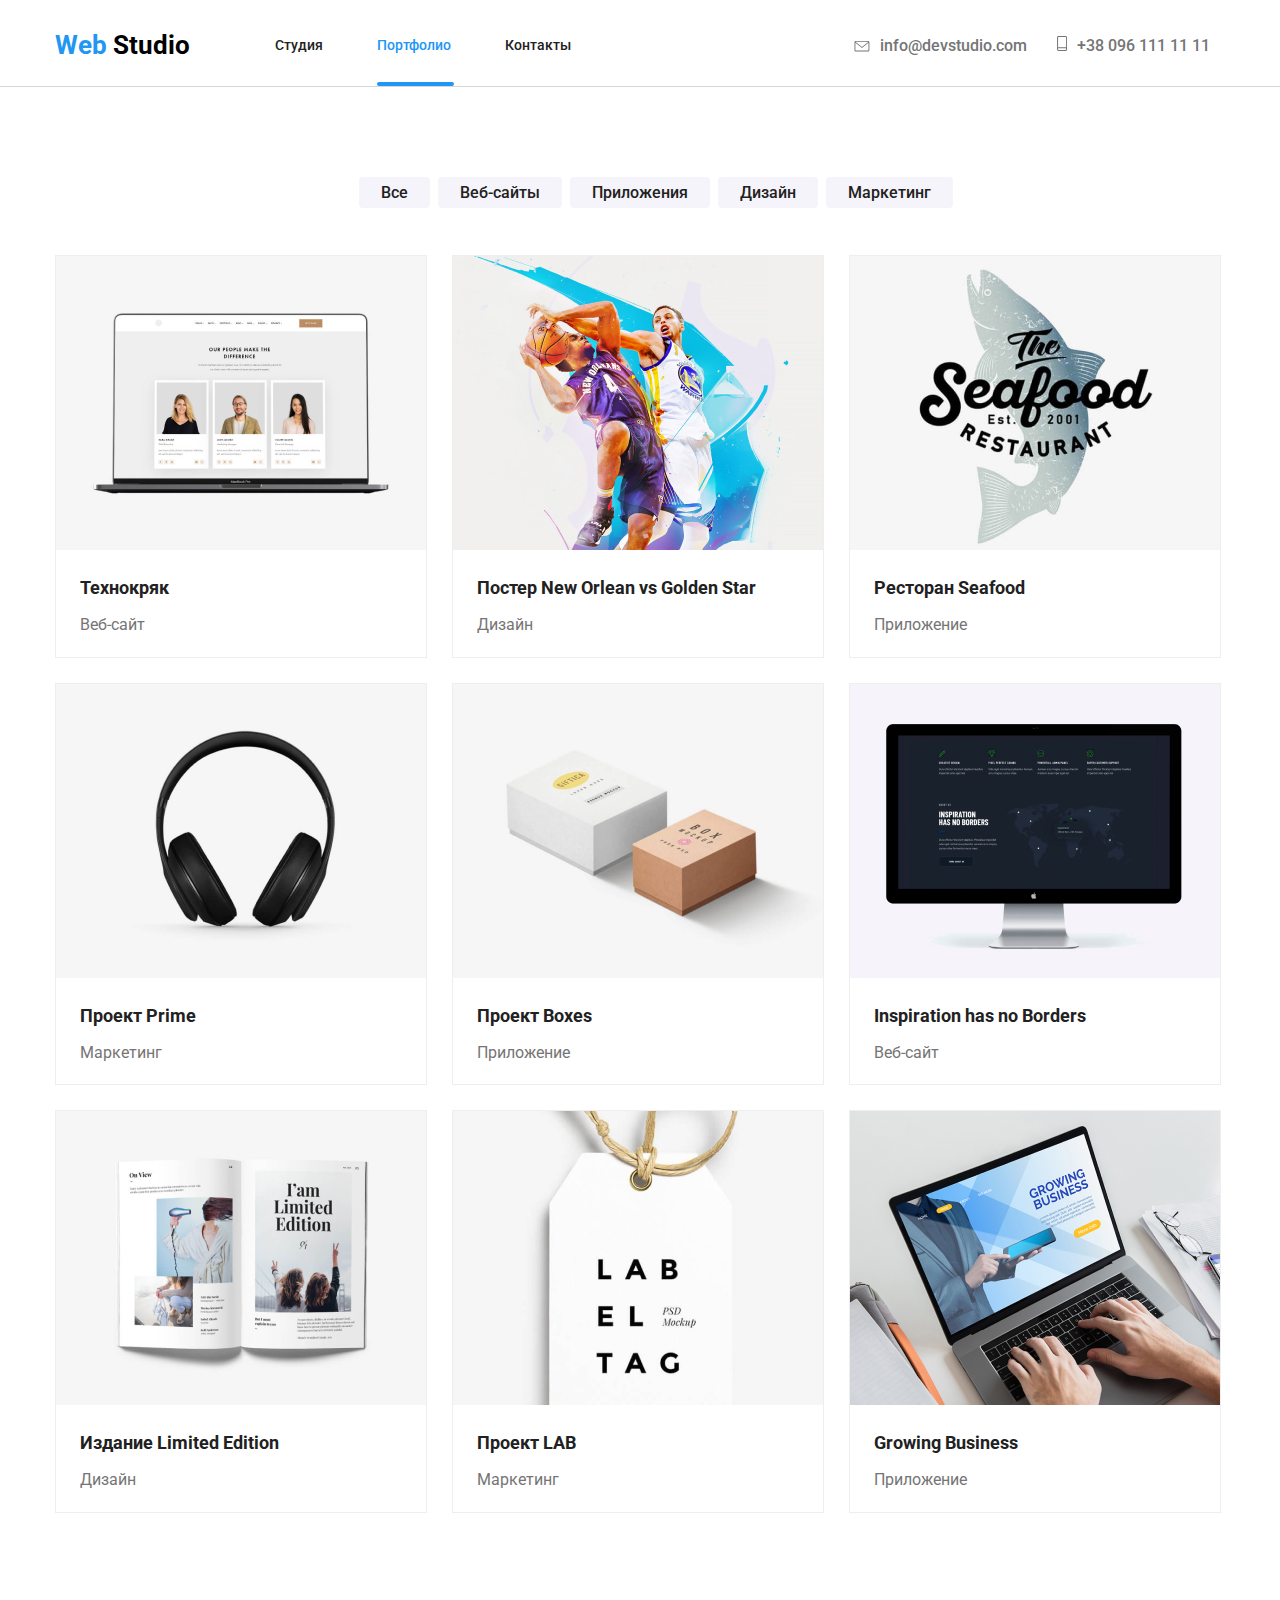
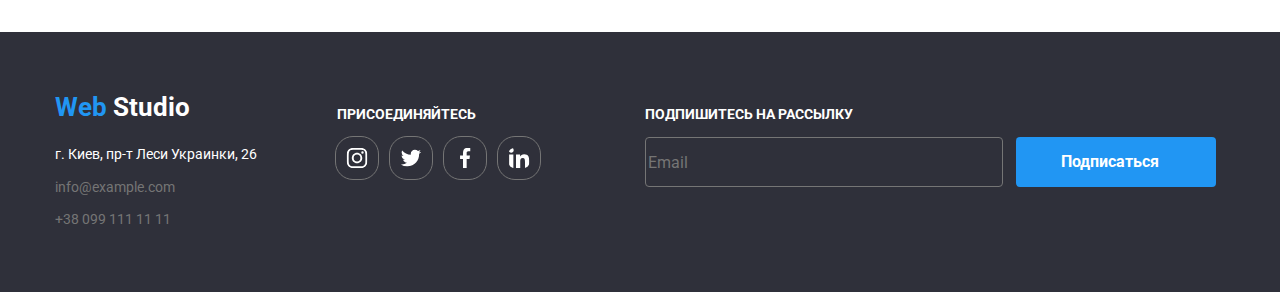
==== commit d61d99ec: "+ modal window" ====
--- a/portfolio.html
+++ b/portfolio.html
@@ -1,5 +1,5 @@
 <!DOCTYPE html>
-<html lang="en">
+<html lang="ru">
 <head>
     <meta charset="UTF-8">
     <meta name="viewport" content="width=device-width, initial-scale=1.0">
@@ -20,36 +20,52 @@
 </head>
 
 <body>
-        <!-- Шапка сайта\навигация по сайту -->
-    <header class="header container">
-        <a href="" class="logo">Web <span class="logo-studio"> Studio</span></a>
-
-        <nav class="container pre-nav ">
-            <ul class="ul-nav">
-                <li class="nav-li">
-                    <a href="./index.html" class=" title-nav">Студия</a>
-                </li>
-
-                <li class="nav-li">
-                    <a href="./portfolio.html" class="title-nav link-nav current">Портфолио</a>
-                </li>
-
-                <li class="nav-li">
-                    <a href="" class="title-nav title-nav-last">Контакты</a>
+    <!-- Шапка сайта\навигация по сайту -->
+    <div class="header-border">
+        <header class="header container">
+            <a href="" class="logo">Web <span class="logo-studio"> Studio</span></a>
+    
+            <nav class="container pre-nav ">
+                <ul class="ul-nav">
+                    <li class="nav-li">
+    
+                        <a href="./index.html" class=" title-nav">Студия</a>
+                    </li>
+    
+                    <li class="nav-li">
+                        <div class="line-active-link">
+                            <a href="./portfolio.html" class="title-nav link-nav current">Портфолио</a>
+                            <div class="bottom-line"></div>
+                        </div>
+                    </li>
+    
+                    <li class="nav-li">
+                        <a href="" class="title-nav title-nav-last">Контакты</a>
+                    </li>
+                </ul>
+            </nav>
+            
+            <ul class="container feedback">
+                <li class="li-mail"> 
+                    <a href="mailto:info@devstudio.com" class="feedback-button feedback-button-1 " >
+                        <svg class="icon-mail">
+                            <use  href="./images-svg/sprite.svg#icon-mail"></use>
+                        </svg>                  
+                        info@devstudio.com
+                    </a>
+                </li>
+    
+                <li>
+                    <a href="" class="feedback-button " >
+                        <svg class="icon-tel">
+                            <use  href="./images-svg/sprite.svg#icon-tel"></use>
+                        </svg>
+                        
+                        +38 096 111 11 11</a>
                 </li>
             </ul>
-        </nav>
-        
-        <ul class="container feedback">
-            <li> 
-                <a href="" class="feedback-button feedback-button-1"> <img src="./images-temporary/mail.svg" class="feedback-img" alt="">info@devstudio.com</a>
-            </li>
-
-            <li>
-                <a href="" class="feedback-button"> <img src="./images-temporary/tel.svg" class="feedback-img" alt="">+38 096 111 11 11</a>
-            </li>
-        </ul>
-    </header>
+        </header>
+    </div>
 
     <main>
         <!-- Секция кнопок, выбор нужного -->
@@ -69,12 +85,20 @@
         <section class="container">
             <ul class="service ">
                 <li class="li-service">
-                    <a href="">
-                    <img src="./images-portfolio/img 1.jpg" class="img-service" alt="">
-                    <h2 class="title-color title-service">Технокряк</h2>
-                    <p class="text-color text-service">Веб-сайт</p>
-                    <p class="title-headline">Технокряк это современная площадка распространения коронавируса. Компании используют эту платформу для цифрового шпионажа и атак на защищённые сервера конкурентов.</p>
-                </a> 
+                    <div class="headline-shadow">
+                        <a href="" class="">
+                            <img src="./images-portfolio/img 1.jpg" class="img-service" alt="">
+                            <h2 class="title-color title-service">Технокряк</h2>
+                            <p class="text-color text-service">Веб-сайт</p>
+                            <p class="title-headline-service">
+                                Технокряк это современная площадка 
+                                распространения коронавируса. Компании 
+                                используют эту платформу для цифрового 
+                                шпионажа и атак на защищённые сервера 
+                                конкурентов.
+                            </p>
+                        </a>
+                    </div> 
                 </li>
                 <li class="li-service">
                     <a href="">
@@ -155,10 +179,30 @@
                 <p class="title-headline-footer">ПРИСОЕДИНЯЙТЕСЬ</p>
                 
                 <ul class="svg-footer-team">
-                    <li><img src="./svg-cocial-white/instagram.svg" class="svg-footer" alt=""></li>
-                    <li><img src="./svg-cocial-white/twitter.svg" class="svg-footer" alt=""></li>
-                    <li><img src="./svg-cocial-white/facebook.svg" class="svg-footer" alt=""></li>
-                    <li><img src="./svg-cocial-white/linkedin.svg" class="svg-footer" alt=""></li> 
+                    <li>
+                        <svg class="svg-footer" width="20px" height="20px">
+                            <use href="./images-svg/sprite.svg#icon-instagram-white"></use>
+                        </svg>
+                    </li>
+    
+                    <li>
+                        <svg class="svg-footer" width="20px" height="20px">
+                            <use href="./images-svg/sprite.svg#icon-twitter-white"></use>
+                        </svg>
+                    </li>
+    
+                    <li>
+                        <svg class="svg-footer" width="20px" height="20px">
+                            <use href="./images-svg/sprite.svg#icon-facebook-white"></use>
+                        </svg>
+                    </li>
+    
+                    <li>
+                        <svg class="svg-footer" width="20px" height="20px">
+                            <use href="./images-svg/sprite.svg#icon-linkedin-white"></use>
+                        </svg>
+                    </li>
+    
                 </ul>
             </div>
         
--- a/css/index.css
+++ b/css/index.css
@@ -53,6 +53,10 @@
 
 
 /* header */
+
+.header-border{
+    border-bottom: rgba(117, 117, 117, 0.3) solid 1px;
+}
 .header{
     display: flex;
     margin-top: 5px;
@@ -62,6 +66,7 @@
     height: auto;
 
     align-items:center;
+    
 }
 
 
@@ -89,6 +94,38 @@
 }
 
 /* свойства навигации */
+.nav-li .block-line{
+    position: relative;
+}
+
+.line-active-link{
+    
+    position: relative;
+}
+
+.bottom-line-studio{
+    display: flex;
+    position: absolute;
+    bottom: 0;
+    width: 53%;
+    height: 4px;
+    background-color :var(--hover-blue-color);
+    border-radius: 2px;
+}
+
+.bottom-line{
+    
+    display: flex;
+    position: absolute;
+    bottom: 0;
+    width: 62%;
+    height: 4px;
+    background-color :var(--hover-blue-color);
+    border-radius: 2px;
+    
+}
+
+
 .title-nav{
 
     display: block;
@@ -101,6 +138,8 @@
     
     padding-top: 32px;
     padding-bottom: 32px;
+
+    transition: color 200ms linear;
 }
 .title-nav-last{
     margin-right: 0px;
@@ -127,31 +166,59 @@
 .feedback{
     display: flex;
     justify-content: flex-end;
-    
-}
+    align-items: center;
+
+    /* outline: #212121 solid 2px; */
+    
+}
+.icon-mail{
+    width: 16px;
+    height: 11.2px;
+    fill: var(--primary-color);
+    margin-right: 10px;
+    margin-top: 5px;
+}
+
+.li-mail{
+    display: flex;
+    align-items: center;   
+}
+
+.icon-mail:hover{
+    fill: var(--hover-blue-color);
+}
+
+.icon-tel{
+    width: 10px;
+    height: 15px;
+    margin-right: 10px;
+    align-items: center;
+    fill:  var(--primary-color);
+
+}
+.icon-tel:hover{
+    fill: var(--hover-blue-color);
+}
+
 .feedback-button:hover{
     color: var(--hover-blue-color);
 }
 
 .feedback-button-1{
+    margin-left: -30px;
     margin-right: 30px;
     
 }
 
-.feedback-img{
-    display: flex;
-    margin-right: 10px;
-}
-
-.feedback-img:hover{
-    color: var(--hover-blue-color);
-}
-
-/* Выбранная страница */
+
+
+
 .link-nav.current{
     color: var(--hover-blue-color);
     font-size: 14px;
 }
+
+
 
 
 /* Заголовки */
@@ -171,7 +238,7 @@
 
 .feedback-button{
     display: flex;
-
+    
     font-weight: 500;
     color: var(--primary-color);
 }
@@ -179,17 +246,41 @@
 
 /* her0 */
 
-.hero{
-    background-color: var(--primary-color);
-}
+.hero::before{
+    content: "";
+    display: flex;
+    max-width: 1600px;
+    height: 600px;
+    
+    margin-left: auto;
+    margin-right: auto;
+    
+    outline: #212121 solid 3px;
+    
+    background-image:
+        linear-gradient(
+            to right,
+            rgba(47, 48, 58, 0.8),
+            rgba(47, 48, 58, 0.8)
+        ), 
+        url(../bg-img/Header-img.jpg);
+    
+    background-repeat: no-repeat;
+    background-size: 1600px 600px;
+    background-position: center;
+}
+
+
 
 .hero-title{
+    
+    /* background-color: var(--primary-color); */
     color: var(--white-color);
     text-align: center;
     font-size: 44px;
     line-height: 1.4;
     letter-spacing: 0.6;
-    margin-top: 200px;
+    margin-top: -400px;
     margin-bottom: 30px;
     
 }
@@ -207,7 +298,7 @@
     height: 50px;
     text-align: center;
     border-radius: 4px;
-    padding-top: 10px;
+    padding-top: 8px;
     padding-left: 32px;
     padding-right: 32px;
     padding-bottom: 10px;
@@ -218,13 +309,21 @@
     line-height: 1.9;
     letter-spacing: 0.6;
 
-    margin-bottom: 318px;
-
-    
-    
-}
+    margin-bottom: 294px;
+
+    border: #2196F3 1px solid;
+    box-shadow: 0 4px 4px 0 rgba(0, 0, 0, 0.15);
+    
+    cursor: pointer;
+}
+
+.hero-button
 
 /* Особенности */
+.features-margin{
+    margin-left: -50px;
+}
+
 
 .features{
     margin-top: 0;
@@ -232,7 +331,8 @@
 }
 
 .title-features{
-
+    display: flex;
+    flex-wrap: wrap;
 
     font-weight: 700;
     font-size: 14px;
@@ -242,40 +342,138 @@
 
     margin-top: 0;
     margin-bottom: 10px;
-
-    display: flex;
-}
-
-.features-class{
-    display: flex;
-
-    text-align: center;
-    margin-bottom: 94px;
-}
-
-.features-class:last-child(4n){
-    margin-right: 0;
-}
-
-
-.svg-img{
-    display: block;
-    /* margin-left: auto;
-    margin-right: auto; */
+    
+    
+
+    
+} 
+   
+.title-features-1{
+    margin-left: 30px;
+}
+
+
+.icon-antenna{
+    display: inline-flex;
+    align-items: center;
+
     padding-left: 100px;
     padding-right: 100px;
     padding-top: 25px;
     padding-bottom: 25px;
+
+    width: 270px;
+    height: 120px;
+    background-color: var(--background-color);
+    outline: #212121 solid 1px;
+
     margin-right: 30px;
+    
+    margin-left: 30px;
+   margin-bottom: 30px;
+    
+}
+
+.icon-clock{
+    display: inline-flex;
+    align-items: center;
+
+    padding-left: 100px;
+    padding-right: 100px;
+    padding-top: 25px;
+    padding-bottom: 25px;
+
+    width: 270px;
+    height: 120px;
+    background-color: var(--background-color);
+    outline: #212121 solid 1px;
+
+    margin-right: 30px;
+    
+   
+   margin-bottom: 30px;
+}
+
+.icon-diagram{
+    display: inline-flex;
+    align-items: center;
+
+    padding-left: 100px;
+    padding-right: 100px;
+    padding-top: 25px;
+    padding-bottom: 25px;
+
+    width: 270px;
+    height: 120px;
+    background-color: var(--background-color);
+    outline: #212121 solid 1px;
+
+    margin-right: 30px;
+    
+   
+   margin-bottom: 30px;
+}
+
+.icon-astronaut{
+    display: inline-flex;
+    align-items: center;
+
+    padding-left: 100px;
+    padding-right: 100px;
+    padding-top: 25px;
+    padding-bottom: 25px;
+
+    width: 270px;
+    height: 120px;
+    background-color: var(--background-color);
+    outline: #212121 solid 1px;
+
+    margin-right: 30px;
+    
+   
+   margin-bottom: 30px;
+}
+
+.features-class{
+    display: flex;
+    justify-content: center;
+
+    margin-left: auto;
+    margin-right: auto;
+
+    text-align: center;
+    margin-bottom: 94px;
+
+    /* outline: #212121 solid 1px; */
+    
+}
+
+.features-class:last-child(4n){
+    margin-right: 0;
+}
+
+
+.svg-img{
+    display: block;
+    
+    padding-left: 100px;
+    padding-right: 100px;
+    padding-top: 25px;
+    padding-bottom: 25px;
+    
     border-radius: 4px;
     background-color: var(--background-color);
 
+    outline: #212121 solid 1px;
+
     margin-bottom: 30px;
+    margin-right: 30px;
 }
 
 
 
 /* Свойства описание особенностей */
+
 .description-features{
     display: flex;
     
@@ -288,6 +486,7 @@
     margin-top: 0;
     margin-bottom: 0;
     margin-right: 60px;
+   
 }
 
 
@@ -330,7 +529,11 @@
 
 .block-team{
     margin-right: 30px;
-    border: var(--primary-color) solid 1px;
+    /* border: var(--primary-color) solid 1px; */
+    box-shadow: 
+    0 2px 1px 0 rgba(0, 0, 0, 0.2), 
+    0 1px 1px 0 rgba(0, 0, 0, 0.14), 
+    0 1px 3px 0 rgba(0, 0, 0, 0.12);
     
 }
 .block-team-1{
@@ -341,29 +544,114 @@
 }
 
 .svg-ul-team{
-    display: flex;
+    display: inline-flex;
    
 }
 .svg-team{
-    display: block;
-    
+    display: inline-flex;
+
+    width: 44px;
+    height: 44px;
+    
+    align-items: center;
+
+    padding: 33% 32%;
+
     border: var(--primary-color) solid 1px;
-    border-radius: 20px;
-    padding: 14px;
-    
+    border-radius: 18px;
+    
+    
+    fill: var(--primary-color);
     margin-right: 10px;
     margin-bottom: 24px;
-}
-
+
+    transition: 
+    border 250ms linear,
+    fill 250ms linear,
+    background-color 250ms linear;
+}
 .svg-team-1{
     margin-left: -20px;
 }
-
 .svg-team:hover{
     border: var(--hover-blue-color) solid 1px;
     background-color: var(--hover-blue-color);
-    color: #ffffff;
-}
+    fill: #ffffff;
+}
+.svg-team-twitter{
+    display: inline-flex;
+
+    width: 44px;
+    height: 44px;
+    
+    border: var(--primary-color) solid 1px;
+    border-radius: 18px;
+    padding: 20% 21%;
+
+    fill: var(--primary-color);
+    margin-right: 10px;
+
+    transition: 
+    border 250ms linear,
+    fill 250ms linear,
+    background-color 250ms linear;
+}
+
+.svg-team-twitter:hover{
+    border: var(--hover-blue-color) solid 1px;
+    background-color: var(--hover-blue-color);
+    fill: var(--white-color);
+}
+
+.svg-team-facebook{
+    display: inline-flex;
+
+    width: 44px;
+    height: 44px;
+    
+    border: var(--primary-color) solid 1px;
+    border-radius: 18px;
+    padding: 20% 19%;
+
+    fill: var(--primary-color);
+    margin-right: 10px;
+
+    transition: 
+    border 250ms linear,
+    fill 250ms linear,
+    background-color 250ms linear;
+}
+.svg-team-facebook:hover{
+    border: var(--hover-blue-color) solid 1px;
+    background-color: var(--hover-blue-color);
+    fill: var(--white-color);
+}
+
+.svg-team-linkedin{
+    display: inline-flex;
+    
+    width: 44px;
+    height: 44px;
+    
+    border: var(--primary-color) solid 1px;
+    border-radius: 18px;
+    padding: 20% 20%;
+
+    fill: var(--primary-color);
+    margin-right: 10px;
+
+    transition: 
+    border 250ms linear,
+    fill 250ms linear,
+    background-color 250ms linear;
+}
+.svg-team-linkedin:hover{
+    border: var(--hover-blue-color) solid 1px;
+    background-color: var(--hover-blue-color);
+    fill: var(--white-color);
+}
+
+
 
 .title-team{
     font-weight: 500;
@@ -392,38 +680,159 @@
 
 /* Постоянные клиенты */
 .logos-clients{
-    display: flex;
-
-    align-items: center;
-
-    margin-bottom: 94px;
-}
-
-.logo-clients{
-    border: #AFB1B8 solid 1px;
-    
-
-    
+    display: inline-flex;
+    
+    /* outline: #212121 solid 2px; */
+}
+
+.logo-clients-logo1{
+    display: inline-flex;
     width: 170px;
     height: 90px;
+    fill: #AFB1B8;
+    
+    
+    border: #AFB1B8 solid 1px;
+    
     padding-left: 60px;
     padding-right: 60px;
     padding-top: 20px;
     padding-bottom: 20px;
     border-radius: 4px;
     margin-right: 30px;
-    
-}
+    margin-bottom: 92px;
+
+    transition: 
+    fill 250ms linear,
+    border 250ms linear;
+    
+}
+.logo-clients-logo2{
+    display: inline-flex;
+    width: 170px;
+    height: 90px;
+    
+    fill: #AFB1B8;
+    
+    border: #AFB1B8 solid 1px;
+    
+    padding-left: 60px;
+    padding-right: 60px;
+    padding-top: 20px;
+    padding-bottom: 20px;
+    border-radius: 4px;
+    margin-right: 30px;
+    margin-bottom: 92px;
+
+    transition: 
+    fill 250ms linear,
+    border 250ms linear;
+}
+.logo-clients-logo3{
+    display: inline-flex;
+    width: 170px;
+    height: 90px;
+    
+    fill: #AFB1B8;
+    
+    border: #AFB1B8 solid 1px;
+    
+    padding-left: 60px;
+    padding-right: 60px;
+    padding-top: 20px;
+    padding-bottom: 20px;
+    border-radius: 4px;
+    margin-right: 30px;
+    margin-bottom: 92px;
+
+    transition: 
+    fill 250ms linear,
+    border 250ms linear;
+}
+.logo-clients-logo4{
+    display: inline-flex;
+    width: 170px;
+    height: 90px;
+    
+    fill: #AFB1B8;
+    
+    border: #AFB1B8 solid 1px;
+    
+    padding-left: 50px;
+    padding-right: 40px;
+    padding-top: 20px;
+    padding-bottom: 20px;
+    border-radius: 4px;
+    margin-right: 30px;
+    margin-bottom: 92px;
+
+    transition: 
+    fill 250ms linear,
+    border 250ms linear;
+}
+.logo-clients-logo5{
+    display: inline-flex;
+    width: 170px;
+    height: 90px;
+    
+    fill: #AFB1B8;
+    
+    border: #AFB1B8 solid 1px;
+    
+    padding-left: 50px;
+    padding-right: 40px;
+    padding-top: 20px;
+    padding-bottom: 20px;
+    border-radius: 4px;
+    margin-right: 30px;
+    margin-bottom: 92px;
+
+    transition: 
+    fill 250ms linear,
+    border 250ms linear;
+}
+.logo-clients-logo6{
+    display: inline-flex;
+    width: 170px;
+    height: 90px;
+    
+    fill: #AFB1B8;
+    
+    border: #AFB1B8 solid 1px;
+    
+    padding-left: 40px;
+    padding-right: 30px;
+    padding-top: 20px;
+    padding-bottom: 20px;
+    border-radius: 4px;
+    margin-right: 30px;
+    margin-bottom: 92px;
+
+    transition: 
+    fill 250ms linear,
+    border 250ms linear;
+}
+
+
+
+
 
 .logo-clients-1{
     margin-left: -40px;
+
+    
 }
 
 .logo-clients:hover{
-    color: var(--hover-blue-color);
-    background-color: var(--hover-blue-color);
-    border: var(--hover-blue-color);
-}
+    fill: var(--hover-blue-color);
+    
+    border: var(--hover-blue-color) solid 1px;
+}
+
+
+
+
+
 
 /* footer */
 
@@ -510,15 +919,29 @@
     margin-left: 105px;
     display: flex;
     
+    
 }
 .svg-footer{
-    background-color: rgba(255, 255, 255, 0.1);
-    padding: 14px;
+    display: inline-flex;
+
+    width: 44px;
+    height: 44px;
+    
+    border: var(--primary-color) solid 1px;
+    border-radius: 18px;
+    padding: 20% 19%;
+
+    fill: var(--primary-color);
     margin-right: 10px;
-    border-radius: 20px;
+
+    transition: 
+    background-color 250ms linear,
+    boeder 250ms linear;
+    
 }
 .svg-footer:hover{
     background-color: var(--hover-blue-color);
+    border: var(--hover-blue-color) solid 1px;
 }
 
 .sub{
@@ -551,27 +974,50 @@
 }
 
 
+
+.headline-position{
+    position: relative;
+}
+
 .title-headline{
+    position: absolute;
+    bottom: 0;
+    left: 0;
+
     display: inline-flex;
 
     color: var(--white-color);
     font-weight: 700;
     font-size: 14px;
 
-
+    align-items: center;
+
+    /* width: 370px;  */
+    height: 70px;
     padding-top: 27px;
     padding-bottom: 27px;
     padding-left: 87px;
     padding-right: 87px;
 
-
-    background-color: var(--first-color);
-
-    outline: #F5F4FA solid 2px;
-    margin-left: -30px;
-    margin-right: 30xp;
-}
+    margin: 0;
+    background-color: rgba(47, 48, 58, 0.8);
+
+    /* outline: #F5F4FA solid 2px; */
+    
+}
+.title-headline-position{
+
+    width: 370px;
+}
+
+.title-headline-last {
+    padding-left: 90px;
+    width: 370px;
+}
+
 .headline-image{
+    
+
     display: block;
     width: 370px;  
 
@@ -581,14 +1027,6 @@
     display: flex;
     padding-bottom: 94px;
 }
-
-
-
-
-
-
-
-
 
 .container{
     width: 1200px;
@@ -601,3 +1039,416 @@
     
 }
 
+/* Модальное окно */
+
+.backdrop{
+    position: fixed;
+    top: 0;
+    left: 0;
+    width: 100%;
+    height: 100%;
+    background: rgba(0, 0, 0, 0.2);
+    transition: opacity 250ms linear;
+}
+
+.backdrop.is-hidden{
+    transition: opacity 250ms linear;
+
+    opacity: 0;
+    pointer-events: none;
+
+}
+
+/* Модалка */
+
+.modal{
+    position: absolute;
+
+    top: 50%;
+    left: 50%;
+
+    padding: 40px;
+
+    transform: translate(-50%, -50%);
+
+    width: 528px;
+    height: 581px;
+    background-color: var(--white-color);
+}
+
+
+.normalize-modal-content{
+    display: block;
+    
+    
+    width: 50;
+    height: 0;
+}
+
+.closed-modal-button{
+    background-image: url(../modal-svg/close-black.svg);
+    background-repeat: no-repeat;
+    background-size: 18px;
+    background-position: 49% 50%;
+
+    position: absolute;
+    top: 0;
+    right: 0;
+    cursor: pointer;
+    margin-right: 8px;
+    margin-top: 8px;
+
+    padding: 18px;
+
+    max-width: 18px;
+    max-height: 18px;
+    outline: none;
+    background-color: var(--white-color);
+    outline: none;
+    border-radius: 25px ;
+    border: 1px solid rgba(33, 33, 33, 0.2);
+
+    transition: background-image 100ms linear;
+}
+
+.closed-modal-button:hover{
+
+    background-image: url(../modal-svg/close-hover.svg);
+    background-repeat: no-repeat;
+    background-size: 18px;
+    background-position: 49% 50%;
+}
+
+
+
+.title-modal{
+    font-weight: 700;
+    font-size: 20px;
+    letter-spacing: 0.03em;
+    text-align: center;
+    color: #212121;
+
+    margin-top: 0;
+    /* margin-bottom: 30px; */
+}
+
+/* name */
+
+
+.container-name-form{
+    position: relative;
+}
+
+.input-name{
+    
+    margin-top: 30px;
+    height: 40px;
+    width: 100%;
+    border: rgba(33, 33, 33, 0.2) 1px solid;
+    border-radius: 4px;
+    padding-left: 40px;
+}
+
+.label-name{
+    position: absolute;
+    top: 42px;
+    left: 42px;
+
+    font-weight: 400;
+    font-size: 14px;
+    line-height: 1.2;
+    color: rgba(117, 117, 117, 1);
+    letter-spacing: 0.1;
+
+    transition: transform 250ms linear,
+    color 250ms linear;
+}
+.svg-name{
+    position: absolute;
+    width: 18px;
+    height: 18px;
+    
+    top: 0;
+    left: 0;
+    margin-top: 40px;
+    margin-left: 16px;
+
+    background-image: url(../modal-svg/modal-human.svg);
+    
+    transition: background-image 200ms linear;
+}
+
+
+
+.input-name:focus + .svg-name{
+    
+    background-image: url(../modal-svg/modal-human-focus.svg);
+
+}
+
+.input-name:focus ~ .label-name,
+.input-name:not(:placeholder-shown) ~ .label-name {
+    transform: translate(-25px, -30px);
+    color: var(--hover-blue-color);
+
+    
+    font-size: 12px;
+    
+}
+
+.container-name-form:focus-within > .input-name{
+    outline: none;
+    border: var(--hover-blue-color) 1px solid;
+}
+
+
+/* tel */
+
+.form-tel{
+    position: relative;
+    margin-top: 98px;
+    
+}
+
+.input-tel{
+    height: 40px;
+    width: 100%;
+    border: rgba(33, 33, 33, 0.2) 1px solid;
+    border-radius: 4px;
+    padding-left: 40px;
+}
+
+.label-tel{
+    position: absolute;
+    top: 0;
+    left: 0;
+    top: 10px;
+    left: 42px;
+
+    font-weight: 400;
+    font-size: 14px;
+    line-height: 1.2;
+    color: rgba(117, 117, 117, 1);
+    letter-spacing: 0.1;
+
+    transition: transform 250ms linear,
+    color 250ms linear;
+}
+
+.svg-tel{
+    position: absolute;
+    width: 18px;
+    height: 18px;
+    
+    top: 0;
+    left: 0;
+    margin-top: 10px;
+    margin-left: 16px;
+
+    background-image: url(../modal-svg/modal-tel.svg);
+    
+    transition: background-image 200ms linear;
+}
+
+.input-tel:focus ~ .svg-tel{
+    background-image: url(../modal-svg/modal-tel-focus.svg);
+    fill: #2196F3;
+}
+
+
+.input-tel:focus ~ .label-tel,
+.input-tel:not(:placeholder-shown) ~ .label-tel {
+    transform: translate(-25px, -30px);
+    color: var(--hover-blue-color);    
+    font-size: 12px;
+}
+
+.form-tel:focus-within > .input-tel{
+    outline: none;
+    border: var(--hover-blue-color) 1px solid;
+}
+
+
+/* email */
+.form-email{
+    position: relative;
+    margin-top: 68px;
+}
+
+.input-email{
+    height: 40px;
+    width: 100%;
+    border: rgba(33, 33, 33, 0.2) 1px solid;
+    border-radius: 4px;
+    padding-left: 40px;
+}
+
+.label-email{
+    position: absolute;
+    top: 0;
+    left: 0;
+    top: 10px;
+    left: 42px;
+
+    font-weight: 400;
+    font-size: 14px;
+    line-height: 1.2;
+    color: rgba(117, 117, 117, 1);
+    letter-spacing: 0.1;
+
+    transition: transform 250ms linear,
+    color 250ms linear;
+}
+
+.svg-email{
+    position: absolute;
+    width: 18px;
+    height: 18px;
+    
+    top: 0;
+    left: 0;
+    margin-top: 10px;
+    margin-left: 16px;
+
+    background-image: url(../modal-svg/modal-mail.svg);
+    
+    transition: background-image 200ms linear;
+}
+
+.input-email:focus ~ .svg-email{
+    background-image: url(../modal-svg/modal-mail-focus.svg);
+    fill: #2196F3;
+}
+.input-email:focus ~ .label-email,
+.input-email:not(:placeholder-shown) ~ .label-email {
+    transform: translate(-25px, -30px);
+    color: var(--hover-blue-color);    
+    font-size: 12px;
+}
+
+.form-email:focus-within > .input-email{
+    outline: none;
+    border: var(--hover-blue-color) 1px solid;
+}
+
+/* input-text */
+
+.input-text{
+    position: absolute;
+    
+    margin-top: 68px;
+    width: 448px;
+    height: 120px; 
+
+    resize: none;
+    border: rgba(33, 33, 33, 0.2) 1px solid;
+    border-radius: 4px;
+
+}
+
+.form-text{
+    position: relative;
+}
+
+.label-text{
+    position: absolute;
+    top: 0;
+    left: 0;
+    top: 78px;
+    left: 16px;
+
+    font-weight: 400;
+    font-size: 14px;
+    line-height: 1.2;
+    color: rgba(117, 117, 117, 1);
+    letter-spacing: 0.1;
+
+    transition: transform 250ms linear,
+    color 250ms linear;
+    
+
+}
+
+.input-text:focus ~ .label-text,
+.input-text:not(:placeholder-shown) + .label-text{
+    transform: translate(0, -30px);
+    color: var(--hover-blue-color);    
+    font-size: 12px;
+    
+}
+
+.form-text:focus-within > .input-text{
+    outline: none;
+    border: var(--hover-blue-color) 1px solid;
+}
+
+/* form-checkbox */
+
+.form-checkbox{
+    display: flex;
+    position: relative;
+    margin-top: 208px;
+    align-items: center;
+    justify-content: center;
+}
+
+.checkbox{
+    appearance: none;
+
+    /* margin-left: 12px; */
+    width: 16px;
+    height: 15px;
+    outline: none;
+    border: var(--first-color) 1px solid;
+    border-radius: 2px;
+
+    margin-top: 23px;
+    margin-right: 7px;
+    
+}
+.label-checkbox{
+    /* position: absolute; */
+    
+
+    font-weight: 400;
+    font-size: 14px;
+    line-height: 1.8;
+    letter-spacing: 0.3;
+    color: var(--primary-color);
+
+    
+}
+
+.span-link{
+    display: inline;
+    color: var(--hover-blue-color);
+    text-decoration:underline;
+}
+
+.checkbox:checked{
+    background-image: url(../modal-svg/icon-check.svg);
+    background-size: contain;
+    background-color: #2196F3;
+    border: var(--hover-blue-color) 2px solid;
+    background-origin:border-box;
+}
+
+/* кнопка модалки */
+
+.button-send{
+    display: inline-block;
+    width: 200px;
+    height: 50px;
+
+    margin-left: 124px;
+    margin-top: 54px;
+
+    background-color: var(--hover-blue-color);
+    border-color: var(--hover-blue-color) 1px solid;
+    border: #2196F3 1px solid;
+    border-radius: 4px;
+    box-shadow: 0 4px 4px 0 rgba(0, 0, 0, 0.15);
+    color: var(--white-color);
+
+    cursor: pointer;
+}--- a/css/portfolio.css
+++ b/css/portfolio.css
@@ -7,6 +7,10 @@
     --border--color: #EEEEEE;
 
 }
+
+
+
+
 
 /* Кнопочки мини-выбора */
 
@@ -37,6 +41,9 @@
     
     border-radius: 4px;
     background-color: var(--background-color);
+
+    transition: color 200ms linear, 
+    background-color 200ms linear;
 }
 
 .list-link:hover{
@@ -92,22 +99,65 @@
     margin-right: 25px;
     border: var(--border--color) solid 1px;
     margin-bottom: 25px;
+
+    transition: box-shadow 200ms linear;
+}
+
+
+.headline-shadow{
+    position: relative;
+    
+}
+
+
+.li-service:hover{
+    box-shadow: 
+    0 2px 1px 0 rgba(0, 0, 0, 0.2), 
+    0 1px 1px 0 rgba(0, 0, 0, 0.14), 
+    0 1px 3px 0 rgba(0, 0, 0, 0.12);
+    
 }
 
 
 
+.title-headline-service:hover{
+    background-color: rgba(33, 150, 243, 0.9);
+    opacity: 1;
+    color: var(--white-color);
+
+    transition: 
+    background-color 250ms linear,
+    color 250ms linear;
+}    
+
 /* Текст-подсказка при наведении */
-.title-headline{
-
-    display: none;
-
+.title-headline-service{
+    position: absolute;
+    
     font-size: 18px;
     line-height: 1.6;
     font-weight: 400;
+    
+    top: 0;
+    left: 0;
 
-    margin-top: 0px;
-    margin-bottom: 0px;
+    width: 100%;
+    height: 76%;
+
+    padding-top: 63px;
+    padding-bottom: 63px;
+    padding-left: 24px;
+    padding-right: 30px;
+
+    margin-top: 0;
+    margin-bottom: 0;
     
+    color: var(--white-color);
+    opacity: 0;
+    
+    transition: 
+    background-color 250ms linear,
+    color 250ms linear;
 }
 
 .text-service{
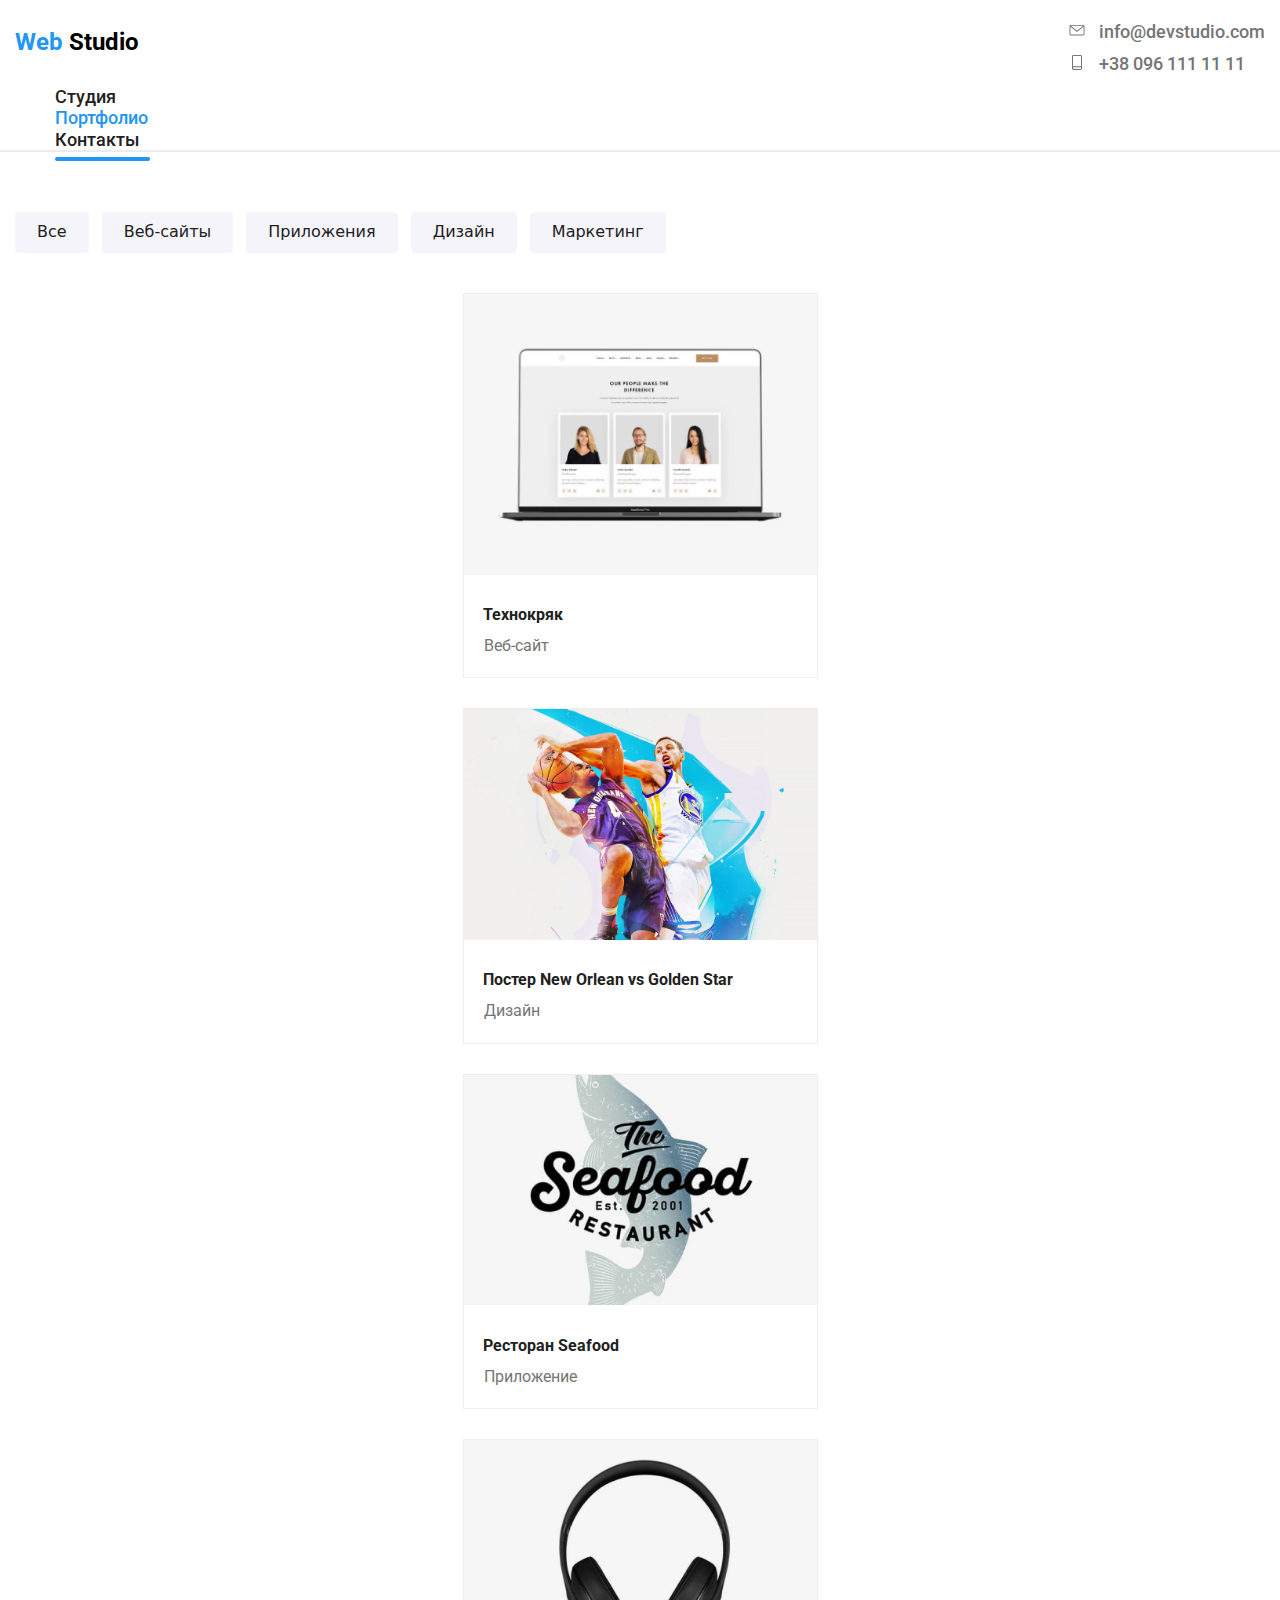
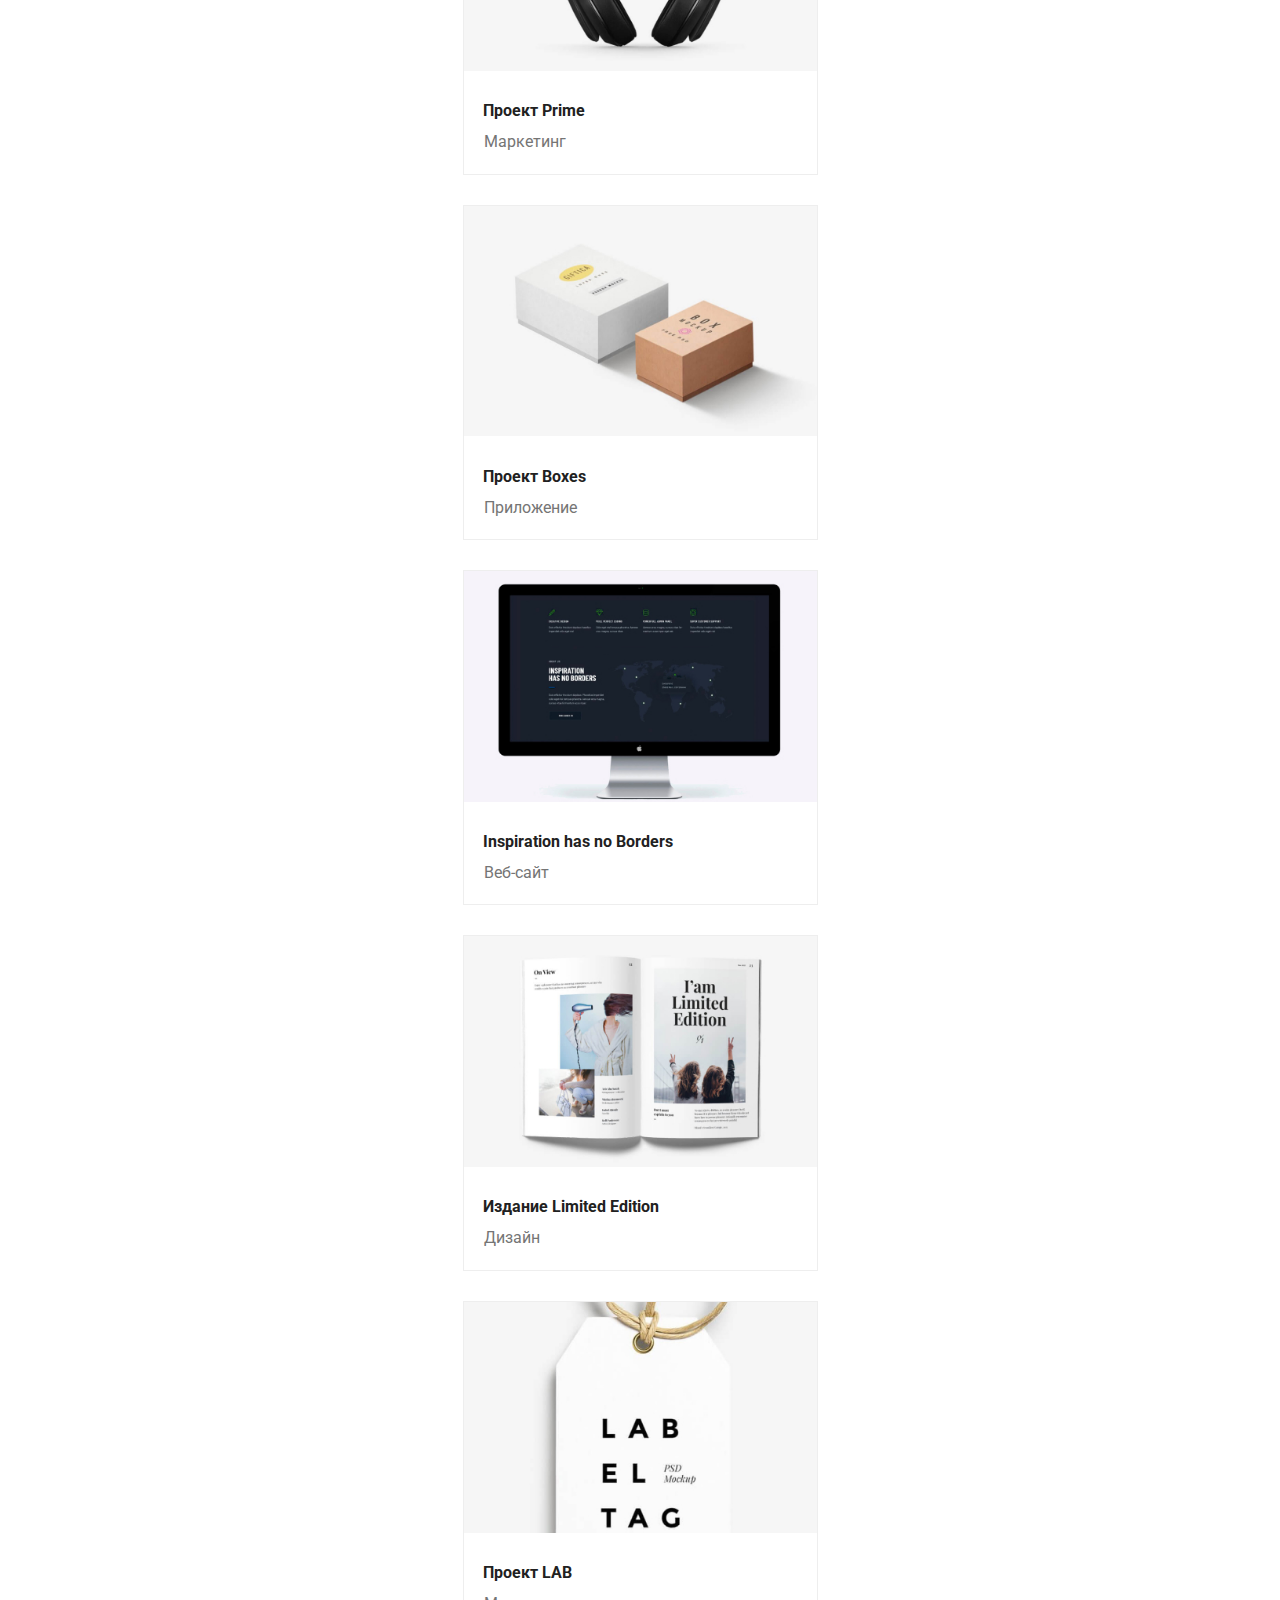
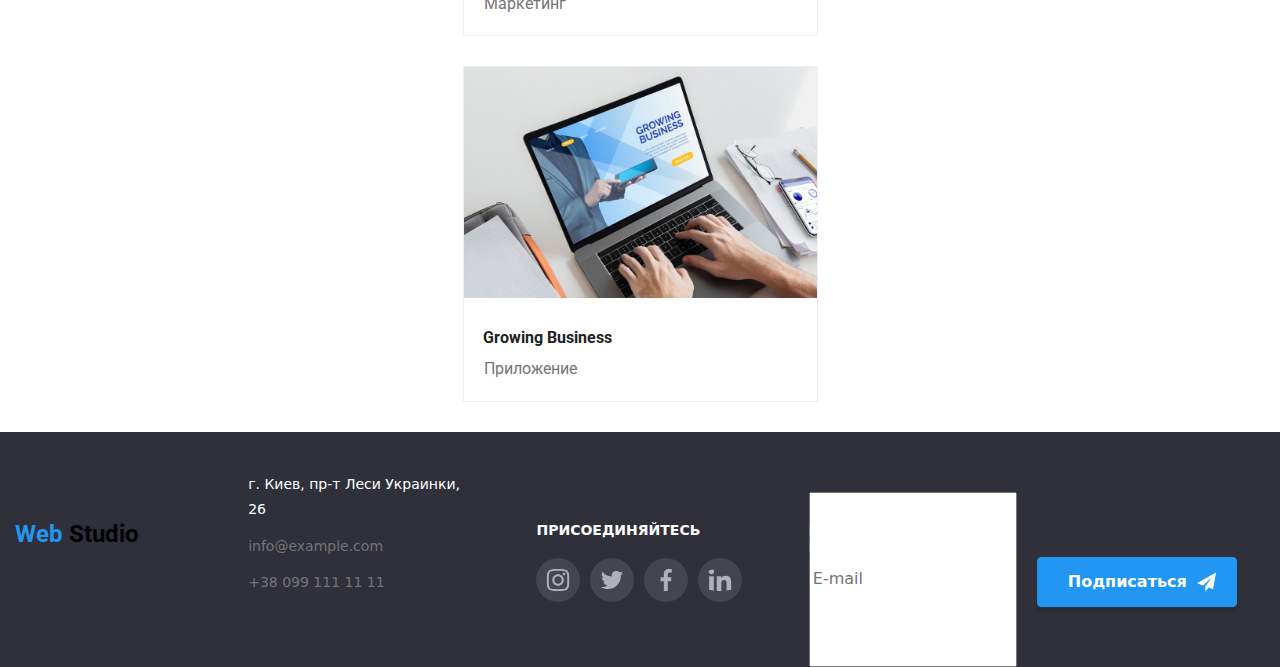
==== commit 3ad30cbb: "Адаптация под адаптив" ====
--- a/portfolio.html
+++ b/portfolio.html
@@ -3,218 +3,247 @@
 <head>
     <meta charset="UTF-8">
     <meta name="viewport" content="width=device-width, initial-scale=1.0">
-    <title>Document</title>
-
-    
+    <title>Портфолио</title>
+
+    <link rel="stylesheet" href="https://cdn.jsdelivr.net/npm/modern-normalize@2.0.0/modern-normalize.min.css">
     <link rel="preconnect" href="https://fonts.googleapis.com">
     <link rel="preconnect" href="https://fonts.gstatic.com" crossorigin>
-    <link href="https://fonts.googleapis.com/css2?family=Roboto:wght@400;500;700;900&family=Sixtyfour&display=swap" rel="stylesheet">
-
-    <link rel="stylesheet" href="https://cdn.jsdelivr.net/npm/modern-normalize@2.0.0/modern-normalize.min.css">
-
-    <link rel="stylesheet" href="./css/index.css">
+    <link href="https://fonts.googleapis.com/css2?family=Oleo+Script&family=Raleway:ital,wght@0,700;1,700&family=Roboto:wght@400;500;700;900&display=swap" rel="stylesheet">
+
+    <link rel="stylesheet" href="./css/style.css">
+
     <link rel="stylesheet" href="./css/portfolio.css">
-
-
-    
 </head>
-
 <body>
-    <!-- Шапка сайта\навигация по сайту -->
-    <div class="header-border">
-        <header class="header container">
-            <a href="" class="logo">Web <span class="logo-studio"> Studio</span></a>
-    
-            <nav class="container pre-nav ">
-                <ul class="ul-nav">
-                    <li class="nav-li">
-    
-                        <a href="./index.html" class=" title-nav">Студия</a>
-                    </li>
-    
-                    <li class="nav-li">
-                        <div class="line-active-link">
-                            <a href="./portfolio.html" class="title-nav link-nav current">Портфолио</a>
-                            <div class="bottom-line"></div>
-                        </div>
-                    </li>
-    
-                    <li class="nav-li">
-                        <a href="" class="title-nav title-nav-last">Контакты</a>
+    <!-- Шапка -->
+    <header class="header">
+        <div class="container">
+            <div class="    "></div>
+            <div class="logo">
+                <a href="">
+                    <p>Web <span>Studio</span></p>
+                </a>
+                
+            </div>
+
+            <button data-open-navigation data-close-navigation class="mobile-button"></button>
+                <div data-backdrop-navigation class="mobile-button-window">
+                    <section class="nav-header nav-header-open">
+                        <ul>
+                            <li>
+                                <a href="./index.html" class="nav nav-first">Студия</a>
+                            </li>
+                            <li>
+                                <a href="" class="nav nav-hovered">Портфолио<span class="bottom-line-studio"></span></a>
+                            </li>
+                            <li>
+                                <a href="" class="nav nav-last">Контакты</a>
+                            </li>
+                        </ul>
+                        <ul class="link-feedback">
+                            <li>
+                                <form class="hover-mail">
+                                    <label for="svg-mail">
+                                        <svg class="svg svg-mail">
+                                            <use href="./svg-image/sprite.svg#icon-mail"></use>
+                                        </svg>
+                                    </label>
+                                
+                                    <a class="link-mail" id="svg-mail" href="mailto:info@devstudio.com">info@devstudio.com</a>
+                                </form>
+                                
+                            </li>
+                            <li>
+                                <form class="hover-tel">
+                                    <label for="svg-tel">
+                                        <svg class="svg svg-mail">
+                                            <use href="./svg-image/sprite.svg#icon-tel"></use>
+                                        </svg>
+                                    </label>
+                                    
+                                    <a class="link-tel" id="svg-tel" href="">+38 096 111 11 11</a>
+                                </form>
+                                
+                                
+                            </li>
+                        </ul>
+                </div>
+        </div>
+                    </section>
+
+    </header>
+
+    <!-- menu -->
+    <section class="buttons container">
+        <button class="button-portfolio">Все</button>
+        <button class="button-portfolio">Веб-сайты</button>
+        <button class="button-portfolio">Приложения</button>
+        <button class="button-portfolio">Дизайн</button>
+        <button class="button-portfolio">Маркетинг</button>
+    </section>
+
+    <!-- Портфолио -->
+    <section class="container normalize-portfolio">
+        <ul class="center-port">
+            <li class="border-portfolio">
+                <img class="img-portfolio" src="./images-portfolio/img_1.jpg" alt="">
+                <p class="title-portfolio">Технокряк</p>
+                <p class="text-portfolio">Веб-сайт</p>
+                <p class="hover-text">
+                    Технокряк это современная площадка 
+                    распространения коронавируса. 
+                    Компании используют эту платформу для 
+                    цифрового шпионажа и атак на защищённые 
+                    сервера конкурентов. 
+                </p>
+            </li>
+            
+            <li class="border-portfolio">
+                <img class="img-portfolio" src="./images-portfolio/img_2.jpg" alt="">
+                <p class="title-portfolio">Постер New Orlean vs Golden Star</p>
+                <p class="text-portfolio">Дизайн</p>
+
+            </li>
+            
+            <li class="border-portfolio">
+                <img class="img-portfolio" src="./images-portfolio/img_3.jpg" alt="">
+                <p class="title-portfolio">Ресторан Seafood</p>
+                <p class="text-portfolio">Приложение</p>
+
+            </li>
+            
+            <li class="border-portfolio">
+                <img class="img-portfolio" src="./images-portfolio/img_4.jpg" alt="">
+                <p class="title-portfolio">Проект Prime</p>
+                <p class="text-portfolio">Маркетинг</p>
+
+            </li>
+            
+            <li class="border-portfolio">
+                <img class="img-portfolio" src="./images-portfolio/img_5.jpg" alt="">
+                <p class="title-portfolio">Проект Boxes</p>
+                <p class="text-portfolio">Приложение</p>
+
+            </li>
+            
+            <li class="border-portfolio">
+                <img class="img-portfolio" src="./images-portfolio/img_6.jpg" alt="">
+                <p class="title-portfolio">Inspiration has no Borders</p>
+                <p class="text-portfolio">Веб-сайт</p>
+
+            </li>
+            
+            <li class="border-portfolio">
+                <img class="img-portfolio" src="./images-portfolio/img_7.jpg" alt="">
+                <p class="title-portfolio">Издание Limited Edition</p>
+                <p class="text-portfolio">Дизайн</p>
+
+            </li>
+            
+            <li class="border-portfolio">
+                <img class="img-portfolio" src="./images-portfolio/img_8.jpg" alt="">
+                <p class="title-portfolio">Проект LAB</p>
+                <p class="text-portfolio">Маркетинг</p>
+
+            </li>
+            
+            <li class="border-portfolio">
+                <img class="img-portfolio" src="./images-portfolio/img_9.jpg" alt="">
+                <p class="title-portfolio">Growing Business</p>
+                <p class="text-portfolio">Приложение</p>
+
+            </li>
+        </ul
+        >
+    </section>
+
+
+    <!-- подвал -->
+    <footer class="bg-footer">
+        <div class="container">
+            <div class="logo logo-footer">
+                <p>Web <span>Studio</span></p>
+            </div>
+            
+            <div class="normalize-contacts">
+                <a class="link-map" href="https://www.google.com/maps/place/%D0%B1%D1%83%D0%BB.+%D0%9B%D0%B5%D1%81%D0%B8+%D0%A3%D0%BA%D1%80%D0%B0%D0%B8%D0%BD%D0%BA%D0%B8,+26,+%D0%9A%D0%B8%D0%B5%D0%B2,+02000/@50.4265807,30.5383858,17z/data=!3m1!4b1!4m6!3m5!1s0x40d4cf0e033ecbe9:0x57a4dffefec77da0!8m2!3d50.4265807!4d30.5383858!16s%2Fg%2F1tctq5jv?entry=ttu">
+                    г. Киев, пр-т Леси Украинки, 26</a>
+                <a class="link-mail-contact" href="mailto:info@example.com">info@example.com</a>
+                <a class="link-tel-contact" href="tel:+380991111111">+38 099 111 11 11</a>
+            </div>
+            <!-- Присоединяйтесь -->
+            <div class="normalize-social">
+                <p class="title-social">Присоединяйтесь</p>
+                <ul class="link-social">
+                            
+                    <li>
+                        <svg class="social-inst">
+                            <use href="./svg-image/sprite.svg#icon-instagram"></use>
+                        </svg>
+                    </li>
+                    
+                    <li>
+                        <svg class="social-inst">
+                            <use href="./svg-image/sprite.svg#icon-twitter"></use>
+                        </svg>
+                    </li>
+                    
+                    <li>
+                        <svg class="social-inst">
+                            <use href="./svg-image/sprite.svg#icon-facebook"></use>
+                        </svg>
+                    </li>
+                    
+                    <li>
+                        <svg class="social-inst">
+                            <use href="./svg-image/sprite.svg#icon-linkedin"></use>
+                        </svg>
                     </li>
                 </ul>
-            </nav>
-            
-            <ul class="container feedback">
-                <li class="li-mail"> 
-                    <a href="mailto:info@devstudio.com" class="feedback-button feedback-button-1 " >
-                        <svg class="icon-mail">
-                            <use  href="./images-svg/sprite.svg#icon-mail"></use>
-                        </svg>                  
-                        info@devstudio.com
-                    </a>
-                </li>
-    
-                <li>
-                    <a href="" class="feedback-button " >
-                        <svg class="icon-tel">
-                            <use  href="./images-svg/sprite.svg#icon-tel"></use>
-                        </svg>
-                        
-                        +38 096 111 11 11</a>
-                </li>
-            </ul>
-        </header>
-    </div>
-
-    <main>
-        <!-- Секция кнопок, выбор нужного -->
-        <section class="container" >
-            <ul class="list-choice">
-                <li><a href="" class="list-link">Все</a></li>
-                <li><a href="" class="list-link">Веб-сайты</a></li>
-                <li><a href="" class="list-link">Приложения</a></li>
-                <li><a href="" class="list-link">Дизайн</a></li>
-                <li><a href="" class="list-link">Маркетинг</a></li>
-            </ul>
-
-
-        </section>
-
-        <!-- Выбор услуг -->
-        <section class="container">
-            <ul class="service ">
-                <li class="li-service">
-                    <div class="headline-shadow">
-                        <a href="" class="">
-                            <img src="./images-portfolio/img 1.jpg" class="img-service" alt="">
-                            <h2 class="title-color title-service">Технокряк</h2>
-                            <p class="text-color text-service">Веб-сайт</p>
-                            <p class="title-headline-service">
-                                Технокряк это современная площадка 
-                                распространения коронавируса. Компании 
-                                используют эту платформу для цифрового 
-                                шпионажа и атак на защищённые сервера 
-                                конкурентов.
-                            </p>
-                        </a>
-                    </div> 
-                </li>
-                <li class="li-service">
-                    <a href="">
-                    <img src="./images-portfolio/img 2.jpg" class="img-service" alt="">
-                    <h2 class="title-color  title-service" >Постер New Orlean vs Golden Star</h2>
-                    <p class="text-color text-service">Дизайн</p></a>
-                </li>
-                <li class="li-service li-service-3th">
-                    <a href="">
-                        <img src="./images-portfolio/img 3.jpg" class="img-service service-3th" alt="">
-                        <h2 class="title-color  title-service" >Ресторан Seafood</h2>
-                        <p class="text-color text-service">Приложение</p>
-                    </a>
-                </li >
-                <li class="li-service">
-                    <a href="">
-                        <img src="./images-portfolio/img 4.jpg" class="img-service" alt="">
-                        <h2 class="title-color  title-service" >Проект Prime</h2>
-                        <p class="text-color text-service">Маркетинг</p>
-                    </a>
-                </li>
-                <li class="li-service">
-                    <a href="">
-                        <img src="./images-portfolio/img 5.jpg" class="img-service" alt="">
-                        <h2 class="title-color  title-service" >Проект Boxes</h2>
-                        <p class="text-color text-service">Приложение</p>
-                    </a>
-                </li>
-                <li class="li-service li-service-3th">
-                    <a href="">
-                        <img src="./images-portfolio/img 6.jpg" class="img-service service-3th" alt="">
-                        <h2 class="title-color  title-service" >Inspiration has no Borders</h2>
-                        <p class="text-color text-service">Веб-сайт</p>
-                    </a>
-                </li>
-                <li class="li-service li-service-last">
-                    <a href="">
-                        <img src="./images-portfolio/img 7.jpg" class="img-service" alt="">
-                        <h2 class="title-color  title-service" >Издание Limited Edition</h2>
-                        <p class="text-color text-service">Дизайн</p>
-                    </a>
-                </li>
-                <li class="li-service li-service-last">
-                    <a href="">
-                        <img src="./images-portfolio/img 8.jpg" class="img-service" alt="">
-                        <h2 class="title-color  title-service" >Проект LAB</h2>
-                        <p class="text-color text-service">Маркетинг</p>
-                    </a>
-                </li>
-                <li class="li-service-last li-service li-service-3th " >
-                    <a href="">
-                        <img src="./images-portfolio/img 9.jpg" class="img-service service-3th" alt="9-th images">
-                        <h2 class="title-color  title-service" >Growing Business</h2>
-                        <p class="text-color text-service li-service-last">Приложение</p>
-                    </a>
-                </li>
-            </ul>        
-        
-        </section>
-
-
-
-    </main>
-
-    <footer class="footer">
-        <div class="container footer">
-            <div>
-                <a href="" class="logo logo-footer">Web <span class="logo-studio-footer"> Studio</span></a>
-        
-                <ul class="footer-adress">
-                    <li class="text-adress">г. Киев, пр-т Леси Украинки, 26</li>
-                    <li class="text-color">info@example.com</li>
-                    <li class="text-color last-adress">+38 099 111 11 11</li>
-                </ul>
-            </div>
-            
-            <div>
-                <p class="title-headline-footer">ПРИСОЕДИНЯЙТЕСЬ</p>
-                
-                <ul class="svg-footer-team">
-                    <li>
-                        <svg class="svg-footer" width="20px" height="20px">
-                            <use href="./images-svg/sprite.svg#icon-instagram-white"></use>
-                        </svg>
-                    </li>
-    
-                    <li>
-                        <svg class="svg-footer" width="20px" height="20px">
-                            <use href="./images-svg/sprite.svg#icon-twitter-white"></use>
-                        </svg>
-                    </li>
-    
-                    <li>
-                        <svg class="svg-footer" width="20px" height="20px">
-                            <use href="./images-svg/sprite.svg#icon-facebook-white"></use>
-                        </svg>
-                    </li>
-    
-                    <li>
-                        <svg class="svg-footer" width="20px" height="20px">
-                            <use href="./images-svg/sprite.svg#icon-linkedin-white"></use>
-                        </svg>
-                    </li>
-    
-                </ul>
-            </div>
-        
-            <div class="sub">
-                <p class="title-headline-footer title-headline-footer-form">ПОДПИШИТЕСЬ НА РАССЫЛКУ</p>
-                <input class="email-form" placeholder="Email"  type="email">
-                <button class="button-sub">Подписаться</button>
+            </div>
+            
+            <!-- рассылка -->
+            <div class="nomalize-mail">
+                <form class="flex-mail">
+                    <input class="inpit-mail" placeholder="E-mail" autocomplete="off" type="email" id="input-linked">
+                    <label class="title-mail" for="input-linked">Подпишитесь на рассылку</label>
+                </form>
+                <button class="button-subscribe">
+                    Подписаться
+                    <svg class="svg-telegram">
+                        <use href="./svg-image/sprite.svg#icon-icon_telegram"></use>
+                    </svg>
+                </button>
             </div>
         </div>
-    
-        
-        
+
     </footer>
+
+    <!-- Скрипт открытия мобильной кнопки навигации -->
+    <script>
+        const refs = {
+            openNavBtn: document.querySelector("[data-open-navigation]"),
+            closeNavBtn: document.querySelector("[data-close-navigation]"),
+            backdropNav: document.querySelector("[data-backdrop-navigation]"),
+        };
+
+        refs.openNavBtn.addEventListener("click", toggleModal);
+        refs.closeNavBtn.addEventListener("click", toggleModal);
+
+        refs.backdropNav.addEventListener("click", logBackdropClick);
+
+        function toggleModal() {
+            refs.backdropNav.classList.toggle("mobile-button-window");
+        }
+
+        function logBackdropClick() {
+            console.log("Клик в бекдроп");
+        }
+
+
+
+
+
+    </script>
 </body>
 </html>--- a/css/style.css
+++ b/css/style.css
@@ -0,0 +1,1854 @@
+@charset "UTF-8";
+.container {
+  position: relative;
+  padding-left: 15px;
+  padding-right: 15px;
+}
+
+body ul {
+  font-family: Roboto;
+  list-style: none;
+}
+
+body a {
+  text-decoration: none;
+}
+
+body h1, body h2, body h3, body h4, body h5, body h6 {
+  margin: 0;
+}
+body p {
+  margin: 0;
+}
+body ul {
+  margin: 0;
+}
+
+.header::after {
+  content: "";
+  display: -webkit-inline-box;
+  display: -ms-inline-flexbox;
+  display: inline-flex;
+  top: 65px;
+  display: grid;
+  width: auto;
+  border: 1px rgb(236, 236, 236) solid;
+}
+
+.logo {
+  display: inline-block;
+  font-family: Roboto;
+  font-size: 24px;
+  letter-spacing: 0.3;
+  margin-top: 16px;
+  margin-bottom: 16px;
+  position: relative;
+}
+@media screen and (min-width: 768px) {
+  .logo {
+    margin-bottom: 26px;
+    margin-right: 81px;
+    margin-top: 26px;
+  }
+}
+.logo a {
+  text-decoration: none;
+}
+.logo p {
+  font-weight: 700;
+  line-height: 1.2;
+  margin: 0;
+  color: #2196F3;
+}
+.logo span {
+  font-weight: 700;
+  line-height: 1.4;
+  color: black;
+}
+
+.mobile-button {
+  position: absolute;
+  display: -webkit-inline-box;
+  display: -ms-inline-flexbox;
+  display: inline-flex;
+  top: 10px;
+  right: 0px;
+  -webkit-transform: translateX(-10px);
+      -ms-transform: translateX(-10px);
+          transform: translateX(-10px);
+  width: 40px;
+  height: 40px;
+  -webkit-box-align: center;
+      -ms-flex-align: center;
+          align-items: center;
+  -webkit-box-pack: end;
+      -ms-flex-pack: end;
+          justify-content: flex-end;
+  background-color: white;
+  border: none;
+  background-image: url(../svg-button--header/menu.svg);
+  background-size: contain;
+  background-repeat: no-repeat;
+}
+@media screen and (min-width: 767px) {
+  .mobile-button {
+    display: none;
+  }
+}
+
+.mobile-button-window {
+  padding-left: 0;
+  opacity: 1;
+  -webkit-transition: opacity 250ms linear;
+  transition: opacity 250ms linear;
+}
+@media screen and (max-width: 767px) {
+  .mobile-button-window {
+    display: none;
+  }
+}
+
+.nav-header {
+  font-weight: 500;
+  font-size: 18px;
+  line-height: 1.2;
+  letter-spacing: 0.2;
+  -webkit-transition: opacity 250ms linear;
+  transition: opacity 250ms linear;
+}
+@media screen and (min-width: 768px) {
+  .nav-header {
+    display: -webkit-box;
+    display: -ms-flexbox;
+    display: flex;
+  }
+}
+@media screen and (max-width: 767px) {
+  .nav-header {
+    padding-right: 40px;
+    left: auto;
+    right: auto;
+    -webkit-box-shadow: 0 1px 3px 0 rgba(0, 0, 0, 0.16), 0 2px 4px 0 rgba(0, 0, 0, 0.08), 0 4px 8px 0 rgba(0, 0, 0, 0.04);
+            box-shadow: 0 1px 3px 0 rgba(0, 0, 0, 0.16), 0 2px 4px 0 rgba(0, 0, 0, 0.08), 0 4px 8px 0 rgba(0, 0, 0, 0.04);
+    opacity: 0;
+    -webkit-transition: opacity 250ms linear;
+    transition: opacity 250ms linear;
+  }
+}
+@media screen and (min-width: 768px) {
+  .nav-header .flex-nav {
+    display: -webkit-box;
+    display: -ms-flexbox;
+    display: flex;
+    position: absolute;
+    top: 32px;
+    left: 147px;
+  }
+}
+
+.nav-header.nav-header-open {
+  -webkit-transition: opacity 400ms linear;
+  transition: opacity 400ms linear;
+  opacity: 1;
+}
+
+.nav {
+  color: #212121;
+  -webkit-transition: color 200ms linear;
+  transition: color 200ms linear;
+}
+@media screen and (max-width: 767px) {
+  .nav {
+    position: relative;
+    margin-bottom: 40px;
+    display: -webkit-box;
+    display: -ms-flexbox;
+    display: flex;
+    -webkit-box-pack: center;
+        -ms-flex-pack: center;
+            justify-content: center;
+    -webkit-box-align: center;
+        -ms-flex-align: center;
+            align-items: center;
+  }
+}
+.nav:hover {
+  color: #2196F3;
+}
+
+@media screen and (min-width: 768px) {
+  .flex-element {
+    margin-right: 50px;
+  }
+}
+
+.nav-first {
+  padding-top: 60px;
+  color: #2196F3;
+}
+@media screen and (min-width: 768px) {
+  .nav-first {
+    padding-top: 0;
+  }
+}
+
+.nav-last {
+  margin-bottom: 60px;
+}
+@media screen and (min-width: 768px) {
+  .nav-last {
+    margin-bottom: 0;
+  }
+}
+
+@media screen and (max-width: 767px) {
+  .bottom-line-studio {
+    display: block;
+    position: absolute;
+    margin-top: 28px;
+    background-color: #2196F3;
+    height: 4px;
+    width: 61px;
+    border-color: #2196F3;
+    border-radius: 4px;
+  }
+}
+@media screen and (min-width: 768px) {
+  .bottom-line-studio {
+    display: block;
+    position: absolute;
+    margin-top: 28px;
+    background-color: #2196F3;
+    height: 4px;
+    width: 61px;
+    border-color: #2196F3;
+    border-radius: 4px;
+  }
+}
+
+.hover-mail .link-mail {
+  color: #757575;
+}
+.hover-mail .link-mail:hover {
+  color: #2196F3;
+}
+.hover-mail .link-mail {
+  -webkit-transition: color 200ms linear;
+  transition: color 200ms linear;
+  color: #757575;
+}
+.hover-mail:hover .svg-mail {
+  fill: #2196F3;
+}
+@media screen and (max-width: 767px) {
+  .hover-mail {
+    display: -webkit-box;
+    display: -ms-flexbox;
+    display: flex;
+    -webkit-box-pack: center;
+        -ms-flex-pack: center;
+            justify-content: center;
+    margin-bottom: 16px;
+  }
+}
+@media screen and (min-width: 768px) {
+  .hover-mail {
+    margin-bottom: 10px;
+    margin-top: 21px;
+  }
+}
+
+.svg-mail {
+  width: 16px;
+  height: 15px;
+  fill: #757575;
+  margin-right: 10px;
+  -webkit-transition: fill 200ms linear;
+  transition: fill 200ms linear;
+}
+
+.svg-tel {
+  width: 10px;
+  height: 14.94px;
+  fill: #757575;
+  margin-top: 3px;
+  margin-right: 10px;
+  -webkit-transition: fill 200ms linear;
+  transition: fill 200ms linear;
+}
+
+.link-feedback {
+  display: block;
+  margin-left: auto;
+  margin-right: auto;
+  -webkit-box-pack: center;
+      -ms-flex-pack: center;
+          justify-content: center;
+}
+@media screen and (min-width: 768px) {
+  .link-feedback {
+    position: absolute;
+    top: 0;
+    left: auto;
+    right: 15px;
+  }
+}
+
+.hover-tel .link-tel {
+  color: #757575;
+}
+.hover-tel:hover .svg-mail {
+  fill: #2196F3;
+}
+.hover-tel .link-tel {
+  -webkit-transition: color 200ms linear;
+  transition: color 200ms linear;
+}
+.hover-tel .link-tel:hover {
+  color: #2196F3;
+}
+@media screen and (max-width: 767px) {
+  .hover-tel {
+    display: -webkit-box;
+    display: -ms-flexbox;
+    display: flex;
+    -webkit-box-pack: center;
+        -ms-flex-pack: center;
+            justify-content: center;
+    padding-bottom: 60px;
+  }
+}
+@media screen and (min-width: 768px) {
+  .hover-tel {
+    margin-bottom: 21px;
+  }
+}
+
+.bg-image-hero {
+  position: relative;
+}
+@media screen and (min-width: 1120px) {
+  .bg-image-hero {
+    display: block;
+    width: auto;
+    height: 600px;
+    margin-right: auto;
+    margin-left: auto;
+    padding-right: 15px;
+    background-repeat: no-repeat;
+    background-image: -webkit-gradient(linear, left top, right top, from(rgba(47, 48, 58, 0.8)), to(rgba(47, 48, 58, 0.8))), url(../image/Header_1600x600.jpg);
+    background-image: linear-gradient(to right, rgba(47, 48, 58, 0.8), rgba(47, 48, 58, 0.8)), url(../image/Header_1600x600.jpg);
+    background-size: cover;
+    background-position: center;
+    margin-bottom: 60px;
+  }
+}
+@media screen and (max-width: 1119px) {
+  .bg-image-hero {
+    display: block;
+    width: auto;
+    height: 400px;
+    margin-right: auto;
+    margin-left: auto;
+    padding-right: 15px;
+    background-repeat: no-repeat;
+    background-image: -webkit-gradient(linear, left top, right top, from(rgba(47, 48, 58, 0.8)), to(rgba(47, 48, 58, 0.8))), url(../image/Header_768x400.jpg);
+    background-image: linear-gradient(to right, rgba(47, 48, 58, 0.8), rgba(47, 48, 58, 0.8)), url(../image/Header_768x400.jpg);
+    background-size: cover;
+    background-position: center;
+    margin-bottom: 60px;
+  }
+}
+@media screen and (max-width: 767px) {
+  .bg-image-hero {
+    display: block;
+    width: auto;
+    height: 400px;
+    margin-right: auto;
+    margin-left: auto;
+    padding-right: 15px;
+    background-repeat: no-repeat;
+    background-image: -webkit-gradient(linear, left top, right top, from(rgba(47, 48, 58, 0.8)), to(rgba(47, 48, 58, 0.8))), url(../image/Header_480x400_mobile.jpg);
+    background-image: linear-gradient(to right, rgba(47, 48, 58, 0.8), rgba(47, 48, 58, 0.8)), url(../image/Header_480x400_mobile.jpg);
+    background-size: cover;
+    background-position: center;
+    margin-bottom: 60px;
+  }
+}
+
+.title_hero {
+  position: absolute;
+  top: 0;
+  right: 1%;
+  left: 1%;
+  text-align: center;
+  font-weight: 900;
+  font-size: 26px;
+  line-height: 1.9;
+  letter-spacing: 0.6;
+  color: white;
+  display: inline-block;
+  margin-top: 118px;
+  margin-bottom: 198px;
+}
+
+.button-hero {
+  display: -webkit-inline-box;
+  display: -ms-inline-flexbox;
+  display: inline-flex;
+  position: absolute;
+  font-weight: 700;
+  font-size: 16px;
+  line-height: 1.9;
+  letter-spacing: 0.6;
+  color: white;
+  top: 232px;
+  width: 200px;
+  height: 50px;
+  right: 50%;
+  left: 50%;
+  -webkit-transform: translate(-50%, -50%);
+      -ms-transform: translate(-50%, -50%);
+          transform: translate(-50%, -50%);
+  margin-top: 30px;
+  -webkit-box-pack: center;
+      -ms-flex-pack: center;
+          justify-content: center;
+  -webkit-box-align: center;
+      -ms-flex-align: center;
+          align-items: center;
+  border-radius: 4px;
+  background-color: #2196F3;
+  -webkit-box-shadow: 0 4px 4px 0 rgba(0, 0, 0, 0.15);
+          box-shadow: 0 4px 4px 0 rgba(0, 0, 0, 0.15);
+  border: solid #2196F3 1px;
+}
+
+@media screen and (min-width: 768px) {
+  .flex-features {
+    width: 100%;
+    display: -webkit-box;
+    display: -ms-flexbox;
+    display: flex;
+    -ms-flex-wrap: wrap;
+        flex-wrap: wrap;
+    -webkit-box-pack: center;
+        -ms-flex-pack: center;
+            justify-content: center;
+    margin-left: -100px;
+  }
+}
+@media screen and (min-width: 768px) and (max-width: 1119px) {
+  .flex-features {
+    margin-left: auto;
+    margin-right: auto;
+  }
+}
+
+@media screen and (min-width: 768px) {
+  .flex-features-correct {
+    margin-left: -10px;
+  }
+}
+
+.bg-svg {
+  border-radius: 4px;
+  background-color: #F5F4FA;
+  margin-bottom: 30px;
+}
+@media screen and (max-width: 767px) {
+  .bg-svg {
+    margin-left: -40px;
+    height: 120px;
+    width: auto;
+  }
+}
+@media screen and (min-width: 768px) {
+  .bg-svg {
+    height: 120px;
+    width: 300px;
+    margin-right: 20px;
+  }
+}
+
+.svg-features {
+  width: 70px;
+  height: 70px;
+}
+@media screen and (max-width: 767px) {
+  .svg-features {
+    position: absolute;
+    top: 25px;
+    left: calc(50% - 50px);
+    padding-left: auto;
+    padding-right: auto;
+  }
+}
+@media screen and (min-width: 768px) {
+  .svg-features {
+    position: absolute;
+    top: 25px;
+    left: calc(50% - 40px);
+  }
+}
+
+.title-features {
+  font-weight: 700;
+  font-size: 14px;
+  line-height: 1.2;
+  letter-spacing: 0.3;
+  text-transform: uppercase;
+  margin-bottom: 10px;
+}
+@media screen and (max-width: 767px) {
+  .title-features {
+    text-align: center;
+    margin-left: -30px;
+    color: #212121;
+  }
+}
+@media screen and (min-width: 768px) {
+  .title-features {
+    margin-left: 3px;
+  }
+}
+
+.text-features {
+  font-weight: 400;
+  font-size: 14px;
+  line-height: 1.9;
+  letter-spacing: 0.3;
+  color: #757575;
+}
+@media screen and (max-width: 767px) {
+  .text-features {
+    margin-left: -40px;
+    padding: 0;
+    text-align: left;
+    padding-bottom: 30px;
+  }
+}
+@media screen and (min-width: 768px) {
+  .text-features {
+    width: 300px;
+    margin-left: 3px;
+    padding-bottom: 30px;
+  }
+}
+
+.bg-svg-clock {
+  border-radius: 4px;
+  background-color: #F5F4FA;
+  margin-bottom: 30px;
+}
+@media screen and (max-width: 767px) {
+  .bg-svg-clock {
+    margin-left: -40px;
+    height: 120px;
+    width: auto;
+  }
+}
+@media screen and (min-width: 768px) {
+  .bg-svg-clock {
+    height: 120px;
+    width: 300px;
+    margin-right: 20px;
+  }
+}
+
+.position {
+  position: relative;
+}
+
+.svg-features-clock {
+  width: 70px;
+  height: 70px;
+}
+@media screen and (max-width: 767px) {
+  .svg-features-clock {
+    position: absolute;
+    top: 25px;
+    left: calc(50% - 50px);
+    padding-left: auto;
+    padding-right: auto;
+  }
+}
+@media screen and (min-width: 768px) {
+  .svg-features-clock {
+    position: absolute;
+    top: 25px;
+    left: calc(50% - 45px);
+  }
+}
+
+.bg-svg-diagram {
+  border-radius: 4px;
+  background-color: #F5F4FA;
+  margin-bottom: 30px;
+}
+@media screen and (max-width: 767px) {
+  .bg-svg-diagram {
+    margin-left: -40px;
+    height: 120px;
+    width: auto;
+  }
+}
+@media screen and (min-width: 768px) {
+  .bg-svg-diagram {
+    margin-left: -15px;
+    height: 120px;
+    width: 300px;
+    margin-right: 20px;
+  }
+}
+
+@media screen and (max-width: 767px) {
+  .position {
+    position: relative;
+  }
+}
+
+.svg-features-diagram {
+  width: 70px;
+  height: 70px;
+}
+@media screen and (max-width: 767px) {
+  .svg-features-diagram {
+    position: absolute;
+    top: 25px;
+    left: calc(50% - 50px);
+    padding-left: auto;
+    padding-right: auto;
+  }
+}
+@media screen and (min-width: 768px) {
+  .svg-features-diagram {
+    position: absolute;
+    top: 25px;
+    left: calc(50% - 45px);
+    margin-left: -5px;
+  }
+}
+
+@media screen and (min-width: 768px) {
+  .title-correction, .text-correction {
+    margin-left: -12px;
+  }
+}
+
+.bg-svg-astronaut {
+  border-radius: 4px;
+  background-color: #F5F4FA;
+  margin-bottom: 30px;
+}
+@media screen and (max-width: 767px) {
+  .bg-svg-astronaut {
+    margin-left: -40px;
+    height: 120px;
+    width: auto;
+  }
+}
+@media screen and (min-width: 768px) {
+  .bg-svg-astronaut {
+    height: 120px;
+    width: 300px;
+  }
+}
+
+.svg-features-astronaut {
+  width: 70px;
+  height: 70px;
+}
+@media screen and (max-width: 767px) {
+  .svg-features-astronaut {
+    position: absolute;
+    top: 25px;
+    left: calc(50% - 50px);
+    padding-left: auto;
+    padding-right: auto;
+  }
+}
+@media screen and (min-width: 768px) {
+  .svg-features-astronaut {
+    position: absolute;
+    top: 25px;
+    left: calc(50% - 45px);
+    margin-left: -255px;
+  }
+}
+
+.text-features-last {
+  margin-bottom: 60px;
+}
+
+.normalize-team {
+  padding-bottom: 60px;
+}
+@media screen and (min-width: 768px) {
+  .normalize-team {
+    display: -webkit-box;
+    display: -ms-flexbox;
+    display: flex;
+    -ms-flex-wrap: wrap;
+        flex-wrap: wrap;
+    max-width: 700px;
+    -webkit-box-pack: center;
+        -ms-flex-pack: center;
+            justify-content: center;
+    margin-left: auto;
+    margin-right: auto;
+  }
+}
+
+.bg-team {
+  padding-top: 27px;
+  background-color: #F5F4FA;
+  margin-left: -40px;
+  text-align: center;
+  margin-bottom: 60px;
+}
+
+.title-team {
+  margin-top: 60px;
+  margin-bottom: 30px;
+  padding-left: 40px;
+  -webkit-transform: translateX(5px);
+      -ms-transform: translateX(5px);
+          transform: translateX(5px);
+  text-align: center;
+  font-weight: 700;
+  font-size: 28px;
+  line-height: 1.4;
+  letter-spacing: 0.3;
+}
+
+.border-team {
+  list-style: none;
+  margin-right: auto;
+  margin-left: auto;
+  max-width: 450px;
+  -webkit-box-shadow: 0 1px 3px 0 rgba(0, 0, 0, 0.16), 0 2px 4px 0 rgba(0, 0, 0, 0.08), 0 4px 8px 0 rgba(0, 0, 0, 0.04);
+          box-shadow: 0 1px 3px 0 rgba(0, 0, 0, 0.16), 0 2px 4px 0 rgba(0, 0, 0, 0.08), 0 4px 8px 0 rgba(0, 0, 0, 0.04);
+  border-radius: 4px;
+  margin-bottom: 30px;
+}
+
+.container-contact {
+  background-color: white;
+}
+
+.image-team-nikolay {
+  display: block;
+  background-position: center;
+  margin-right: auto;
+  margin-left: auto;
+}
+@media screen and (max-width: 767px) {
+  .image-team-nikolay {
+    background-image: url(../image/img-nikolay.jpg);
+    background-size: cover;
+    width: auto;
+    height: 320px;
+    background-repeat: no-repeat;
+  }
+}
+@media screen and (min-width: 768px) {
+  .image-team-nikolay {
+    background-image: url(../image/img-nikolay.jpg);
+    background-size: cover;
+    width: auto;
+    height: 264px;
+    width: 300px;
+    background-repeat: no-repeat;
+  }
+}
+
+.title-team-name {
+  padding-top: 30px;
+  margin-bottom: 10px;
+  font-weight: 500;
+  font-size: 16px;
+  line-height: 1.2;
+  letter-spacing: 0.3;
+  text-align: center;
+}
+
+.text-team {
+  font-weight: 400;
+  font-size: 16px;
+  line-height: 1.2;
+  letter-spacing: 0.3;
+  color: #757575;
+  margin-bottom: 16px;
+}
+
+.group-social {
+  display: -webkit-box;
+  display: -ms-flexbox;
+  display: flex;
+  -webkit-box-pack: center;
+      -ms-flex-pack: center;
+          justify-content: center;
+  margin-left: -40px;
+}
+
+.svg-social {
+  position: relative;
+  margin-right: 12px;
+  margin-left: 12px;
+  width: 20px;
+  height: 20px;
+  margin-bottom: 36px;
+}
+.svg-social:hover {
+  background-color: aqua;
+}
+
+.image-team-olga {
+  display: block;
+  background-position: center;
+  margin-right: auto;
+  margin-left: auto;
+}
+@media screen and (max-width: 767px) {
+  .image-team-olga {
+    background-image: url(../image/img-olga.jpg);
+    background-size: cover;
+    width: auto;
+    height: 320px;
+    background-repeat: no-repeat;
+  }
+}
+@media screen and (min-width: 768px) {
+  .image-team-olga {
+    background-image: url(../image/img-olga.jpg);
+    background-size: cover;
+    width: auto;
+    height: 264px;
+    width: 300px;
+    background-repeat: no-repeat;
+  }
+}
+
+.image-team-andr {
+  display: block;
+  background-position: center;
+  margin-right: auto;
+  margin-left: auto;
+}
+@media screen and (max-width: 767px) {
+  .image-team-andr {
+    background-image: url(../image/img-andrey.jpg);
+    background-size: cover;
+    width: auto;
+    height: 320px;
+    background-repeat: no-repeat;
+  }
+}
+@media screen and (min-width: 768px) {
+  .image-team-andr {
+    background-image: url(../image/img-andrey.jpg);
+    background-size: cover;
+    width: auto;
+    height: 264px;
+    width: 300px;
+    background-repeat: no-repeat;
+  }
+}
+
+@media screen and (min-width: 768px) {
+  .border-nomalize {
+    margin-left: 15px;
+  }
+}
+
+.image-team-ivan {
+  display: block;
+  background-position: center;
+  margin-right: auto;
+  margin-left: auto;
+}
+@media screen and (max-width: 767px) {
+  .image-team-ivan {
+    background-image: url(../image/img-andrey.jpg);
+    background-size: cover;
+    width: auto;
+    height: 320px;
+    background-repeat: no-repeat;
+  }
+}
+@media screen and (min-width: 768px) {
+  .image-team-ivan {
+    background-image: url(../image/img-ivan.jpg);
+    background-size: cover;
+    width: auto;
+    height: 264px;
+    width: 300px;
+    background-repeat: no-repeat;
+  }
+}
+
+.title-clients {
+  margin-top: 60px;
+  margin-bottom: 30px;
+  font-weight: 700;
+  font-size: 28px;
+  line-height: 1.2;
+  letter-spacing: 0.3;
+  text-align: center;
+}
+
+.normalize-clients {
+  display: -webkit-box;
+  display: -ms-flexbox;
+  display: flex;
+  -webkit-box-pack: center;
+      -ms-flex-pack: center;
+          justify-content: center;
+  margin-left: -40px;
+  margin-bottom: 60px;
+}
+@media screen and (min-width: 768px) {
+  .normalize-clients {
+    max-width: 700px;
+    display: -webkit-box;
+    display: -ms-flexbox;
+    display: flex;
+    -ms-flex-wrap: wrap;
+        flex-wrap: wrap;
+    margin-left: auto;
+    margin-right: auto;
+  }
+}
+
+.flex-clients {
+  display: -webkit-inline-box;
+  display: -ms-inline-flexbox;
+  display: inline-flex;
+  -ms-flex-wrap: wrap;
+      flex-wrap: wrap;
+  -webkit-box-pack: center;
+      -ms-flex-pack: center;
+          justify-content: center;
+  -webkit-box-align: center;
+      -ms-flex-align: center;
+          align-items: center;
+}
+@media screen and (max-width: 767px) {
+  .flex-clients {
+    max-width: 480px;
+  }
+}
+
+.svg-icon-1 {
+  margin-bottom: 20px;
+  display: -webkit-inline-box;
+  display: -ms-inline-flexbox;
+  display: inline-flex;
+  fill: #AFB1B8;
+  border: #AFB1B8 solid 1px;
+  padding-left: 60px;
+  padding-right: 60px;
+  padding-top: 20px;
+  padding-bottom: 20px;
+  border-radius: 4px;
+}
+@media screen and (max-width: 767px) {
+  .svg-icon-1 {
+    width: 210px;
+    height: 90px;
+  }
+}
+@media screen and (min-width: 768px) {
+  .svg-icon-1 {
+    width: 168px;
+    height: 88px;
+  }
+}
+@media screen and (min-width: 470px) {
+  .svg-icon-1 {
+    margin-right: 20px;
+  }
+}
+.svg-icon-1:hover {
+  fill: #2196F3;
+  border: #2196F3 solid 1px;
+}
+
+.svg-icon-2 {
+  margin-bottom: 20px;
+  display: -webkit-inline-box;
+  display: -ms-inline-flexbox;
+  display: inline-flex;
+  fill: #AFB1B8;
+  border: #AFB1B8 solid 1px;
+  padding-left: 60px;
+  padding-right: 60px;
+  padding-top: 20px;
+  padding-bottom: 20px;
+  border-radius: 4px;
+}
+@media screen and (max-width: 767px) {
+  .svg-icon-2 {
+    width: 210px;
+    height: 90px;
+  }
+}
+@media screen and (min-width: 768px) {
+  .svg-icon-2 {
+    width: 168px;
+    height: 88px;
+    margin-right: 20px;
+  }
+}
+.svg-icon-2:hover {
+  fill: #2196F3;
+  border: #2196F3 solid 1px;
+}
+
+.svg-icon-3 {
+  margin-bottom: 20px;
+  display: -webkit-inline-box;
+  display: -ms-inline-flexbox;
+  display: inline-flex;
+  fill: #AFB1B8;
+  border: #AFB1B8 solid 1px;
+  padding-left: 60px;
+  padding-right: 60px;
+  padding-top: 20px;
+  padding-bottom: 20px;
+  border-radius: 4px;
+}
+@media screen and (max-width: 767px) {
+  .svg-icon-3 {
+    width: 210px;
+    height: 90px;
+  }
+}
+@media screen and (min-width: 768px) {
+  .svg-icon-3 {
+    width: 168px;
+    height: 88px;
+  }
+}
+@media screen and (min-width: 470px) {
+  .svg-icon-3 {
+    margin-right: 20px;
+  }
+}
+.svg-icon-3:hover {
+  fill: #2196F3;
+  border: #2196F3 solid 1px;
+}
+
+.svg-icon-4 {
+  margin-bottom: 20px;
+  display: -webkit-inline-box;
+  display: -ms-inline-flexbox;
+  display: inline-flex;
+  fill: #AFB1B8;
+  border: #AFB1B8 solid 1px;
+  padding-left: 60px;
+  padding-right: 60px;
+  padding-top: 20px;
+  padding-bottom: 20px;
+  border-radius: 4px;
+}
+@media screen and (max-width: 767px) {
+  .svg-icon-4 {
+    width: 210px;
+    height: 90px;
+  }
+}
+@media screen and (min-width: 768px) {
+  .svg-icon-4 {
+    width: 168px;
+    height: 88px;
+    margin-left: -20px;
+    margin-right: 20px;
+  }
+}
+.svg-icon-4:hover {
+  fill: #2196F3;
+  border: #2196F3 solid 1px;
+}
+
+.svg-icon-5 {
+  margin-bottom: 20px;
+  display: -webkit-inline-box;
+  display: -ms-inline-flexbox;
+  display: inline-flex;
+  fill: #AFB1B8;
+  border: #AFB1B8 solid 1px;
+  padding-left: 60px;
+  padding-right: 60px;
+  padding-top: 20px;
+  padding-bottom: 20px;
+  border-radius: 4px;
+}
+@media screen and (max-width: 767px) {
+  .svg-icon-5 {
+    width: 210px;
+    height: 90px;
+  }
+}
+@media screen and (min-width: 768px) {
+  .svg-icon-5 {
+    width: 168px;
+    height: 88px;
+  }
+}
+@media screen and (min-width: 470px) {
+  .svg-icon-5 {
+    margin-right: 20px;
+  }
+}
+.svg-icon-5:hover {
+  fill: #2196F3;
+  border: #2196F3 solid 1px;
+}
+
+.svg-icon-6 {
+  margin-bottom: 20px;
+  display: -webkit-inline-box;
+  display: -ms-inline-flexbox;
+  display: inline-flex;
+  fill: #AFB1B8;
+  border: #AFB1B8 solid 1px;
+  padding-left: 60px;
+  padding-right: 60px;
+  padding-top: 20px;
+  padding-bottom: 20px;
+  border-radius: 4px;
+}
+@media screen and (max-width: 767px) {
+  .svg-icon-6 {
+    width: 210px;
+    height: 90px;
+  }
+}
+@media screen and (min-width: 768px) {
+  .svg-icon-6 {
+    width: 168px;
+    height: 88px;
+  }
+}
+.svg-icon-6:hover {
+  fill: #2196F3;
+  border: #2196F3 solid 1px;
+}
+
+.bg-footer {
+  background-color: #2F303A;
+  padding-top: 60px;
+}
+@media screen and (min-width: 768px) {
+  .bg-footer {
+    margin-left: auto;
+    margin-right: auto;
+  }
+}
+@media screen and (max-width: 1119px) {
+  .bg-footer .container {
+    max-width: 768px;
+    margin: auto;
+  }
+}
+@media screen and (min-width: 768px) {
+  .bg-footer .container {
+    display: -webkit-box;
+    display: -ms-flexbox;
+    display: flex;
+    -ms-flex-wrap: wrap;
+        flex-wrap: wrap;
+  }
+}
+.bg-footer .container .contacts-flex {
+  -webkit-box-pack: center;
+      -ms-flex-pack: center;
+          justify-content: center;
+  margin-left: auto;
+  margin-right: auto;
+}
+@media screen and (min-width: 768px) {
+  .bg-footer .container .normalize-contacts {
+    margin-top: -20px;
+    -webkit-box-pack: start;
+        -ms-flex-pack: start;
+            justify-content: flex-start;
+  }
+}
+
+.logo-footer {
+  display: inline;
+  text-align: center;
+  padding-bottom: 20px;
+}
+@media screen and (min-width: 768px) {
+  .logo-footer {
+    display: -webkit-box;
+    display: -ms-flexbox;
+    display: flex;
+    margin-bottom: 18px;
+    -webkit-box-pack: start;
+        -ms-flex-pack: start;
+            justify-content: flex-start;
+  }
+}
+
+.normalize-contacts {
+  margin-top: 20px;
+  margin-bottom: 60px;
+  display: -webkit-box;
+  display: -ms-flexbox;
+  display: flex;
+  -ms-flex-wrap: wrap;
+      flex-wrap: wrap;
+  width: 232px;
+  -webkit-box-pack: center;
+      -ms-flex-pack: center;
+          justify-content: center;
+  margin-left: auto;
+  margin-right: auto;
+}
+
+.link-map {
+  font-weight: 400;
+  font-size: 14px;
+  line-height: 1.8;
+  letter-spacing: 0.3;
+  color: white;
+  margin-bottom: 8px;
+}
+
+.link-mail-contact {
+  font-weight: 400;
+  font-size: 14px;
+  line-height: 1.8;
+  letter-spacing: 0.3;
+  color: #757575;
+  margin-bottom: 8px;
+}
+
+.link-tel-contact {
+  font-weight: 400;
+  font-size: 14px;
+  line-height: 1.8;
+  letter-spacing: 0.3;
+  color: #757575;
+  margin-bottom: 8px;
+}
+
+.normalize-social {
+  display: inline;
+  text-align: center;
+  max-width: 210px;
+}
+@media screen and (min-width: 768px) {
+  .normalize-social {
+    max-width: 300px;
+    margin-left: auto;
+    margin-right: auto;
+  }
+}
+
+.title-social {
+  font-weight: 700;
+  font-size: 14px;
+  line-height: 1.2;
+  letter-spacing: 0.3;
+  color: white;
+  margin-bottom: 20px;
+  text-transform: uppercase;
+}
+@media screen and (min-width: 768px) {
+  .title-social {
+    padding-top: 30px;
+    display: -webkit-box;
+    display: -ms-flexbox;
+    display: flex;
+  }
+}
+
+.link-social {
+  display: -webkit-box;
+  display: -ms-flexbox;
+  display: flex;
+  -ms-flex-wrap: wrap;
+      flex-wrap: wrap;
+  -webkit-box-pack: center;
+      -ms-flex-pack: center;
+          justify-content: center;
+  margin-left: -40px;
+  margin-bottom: 60px;
+}
+
+.social-inst {
+  width: 44px;
+  height: 44px;
+  border-radius: 24px;
+  padding: 20% 0.1%;
+  background-color: rgba(255, 255, 255, 0.1);
+  margin-right: 10px;
+}
+
+.nomalize-mail {
+  display: -webkit-box;
+  display: -ms-flexbox;
+  display: flex;
+  -ms-flex-wrap: wrap;
+      flex-wrap: wrap;
+  -webkit-box-pack: center;
+      -ms-flex-pack: center;
+          justify-content: center;
+  margin-left: auto;
+  margin-right: auto;
+  max-width: 480px;
+}
+@media screen and (min-width: 1119px) {
+  .nomalize-mail {
+    display: -webkit-box;
+    display: -ms-flexbox;
+    display: flex;
+    -webkit-box-pack: start;
+        -ms-flex-pack: start;
+            justify-content: flex-start;
+  }
+}
+
+.flex-mail {
+  position: relative;
+  display: -webkit-box;
+  display: -ms-flexbox;
+  display: flex;
+  -ms-flex-wrap: wrap;
+      flex-wrap: wrap;
+}
+
+.title-mail {
+  position: absolute;
+  display: block;
+  width: 230px;
+  bottom: 60px;
+  left: 75px;
+  font-weight: 700;
+  font-size: 14px;
+  line-height: 1.2;
+  letter-spacing: 0.3;
+  color: white;
+  text-transform: uppercase;
+}
+@media screen and (min-width: 1119px) {
+  .title-mail {
+    top: 30px;
+    left: 0;
+  }
+}
+
+.input-mail {
+  width: 358px;
+  height: 50px;
+  border: #757575 solid 1px;
+  border-radius: 4px;
+  color: #757575;
+  background-color: #2F303A;
+}
+@media screen and (min-width: 1119px) {
+  .input-mail {
+    margin-top: 65px;
+    width: 250px;
+  }
+}
+
+.button-subscribe {
+  margin-top: 15px;
+  margin-bottom: 60px;
+  width: 200px;
+  height: 50px;
+  padding-top: 10px;
+  padding-bottom: 10px;
+  padding-right: 20px;
+  padding-left: 30px;
+  font-weight: 700;
+  font-size: 16px;
+  line-height: 1.8;
+  letter-spacing: 0.6;
+  color: white;
+  background-color: #2196F3;
+  display: -webkit-box;
+  display: -ms-flexbox;
+  display: flex;
+  border-radius: 4px;
+  border: #2196F3 1px solid;
+  -webkit-box-shadow: 0 4px 4px 0 rgba(0, 0, 0, 0.15);
+          box-shadow: 0 4px 4px 0 rgba(0, 0, 0, 0.15);
+}
+@media screen and (min-width: 1119px) {
+  .button-subscribe {
+    margin-top: 65px;
+    margin-left: 20px;
+  }
+}
+
+.svg-telegram {
+  margin-left: 10px;
+  margin-top: 2px;
+  width: 24px;
+  height: 24px;
+}
+
+.backdrop {
+  position: fixed;
+  top: 0;
+  left: 0;
+  width: 100%;
+  height: 100%;
+  background: rgba(0, 0, 0, 0.2);
+  -webkit-transition: opacity 250ms linear;
+  transition: opacity 250ms linear;
+}
+
+.backdrop.is-hidden {
+  -webkit-transition: opacity 250ms linear;
+  transition: opacity 250ms linear;
+  opacity: 0;
+  pointer-events: none;
+}
+
+/* Модалка */
+.modal {
+  position: absolute;
+  display: block;
+  top: 50%;
+  left: 50%;
+  background-color: white;
+  padding: 40px;
+  -webkit-transform: translate(-50%, -50%);
+      -ms-transform: translate(-50%, -50%);
+          transform: translate(-50%, -50%);
+  width: 400px;
+  height: 609px;
+}
+@media screen and (min-width: 768px) {
+  .modal {
+    width: 500px;
+  }
+}
+
+.normalize-modal-content {
+  display: block;
+  width: 50;
+  height: 0;
+}
+
+.closed-modal-button {
+  background-image: url(../svg-button--header/close.svg);
+  background-repeat: no-repeat;
+  background-size: 18px;
+  background-position: 49% 50%;
+  position: absolute;
+  top: 0;
+  right: 0;
+  cursor: pointer;
+  margin-right: 8px;
+  margin-top: 8px;
+  padding: 18px;
+  max-width: 18px;
+  max-height: 18px;
+  outline: none;
+  background-color: white;
+  outline: none;
+  border-radius: 25px;
+  border: 1px solid rgba(33, 33, 33, 0.2);
+  -webkit-transition: background-image 100ms linear;
+  transition: background-image 100ms linear;
+}
+
+.closed-modal-button:hover {
+  background-repeat: no-repeat;
+  background-size: 18px;
+  background-position: 49% 50%;
+}
+
+.title-modal {
+  font-weight: 700;
+  font-size: 20px;
+  letter-spacing: 0.03em;
+  text-align: center;
+  color: #212121;
+  margin-top: 0;
+  /* margin-bottom: 30px; */
+}
+
+/* name */
+.container-name-form {
+  position: relative;
+}
+
+.input-name {
+  margin-top: 30px;
+  height: 40px;
+  width: 100%;
+  border: rgba(33, 33, 33, 0.2) 1px solid;
+  border-radius: 4px;
+  padding-left: 40px;
+}
+
+.label-name {
+  position: absolute;
+  top: 42px;
+  left: 42px;
+  font-weight: 400;
+  font-size: 14px;
+  line-height: 1.2;
+  color: rgb(117, 117, 117);
+  letter-spacing: 0.1;
+  -webkit-transition: color 250ms linear, -webkit-transform 250ms linear;
+  transition: color 250ms linear, -webkit-transform 250ms linear;
+  transition: transform 250ms linear, color 250ms linear;
+  transition: transform 250ms linear, color 250ms linear, -webkit-transform 250ms linear;
+}
+
+.svg-name {
+  position: absolute;
+  width: 18px;
+  height: 18px;
+  top: 0;
+  left: 0;
+  margin-top: 40px;
+  margin-left: 16px;
+  background-image: url(../modal-svg/modal-human.svg);
+  -webkit-transition: background-image 200ms linear;
+  transition: background-image 200ms linear;
+}
+
+.input-name:focus + .svg-name {
+  background-image: url(../modal-svg/modal-human-focus.svg);
+}
+
+.input-name:not(:-moz-placeholder-shown) ~ .label-name {
+  transform: translate(-25px, -30px);
+  color: #2196F3;
+  font-size: 12px;
+}
+
+.input-name:not(:-ms-input-placeholder) ~ .label-name {
+  -ms-transform: translate(-25px, -30px);
+      transform: translate(-25px, -30px);
+  color: #2196F3;
+  font-size: 12px;
+}
+
+.input-name:focus ~ .label-name,
+.input-name:not(:placeholder-shown) ~ .label-name {
+  -webkit-transform: translate(-25px, -30px);
+      -ms-transform: translate(-25px, -30px);
+          transform: translate(-25px, -30px);
+  color: #2196F3;
+  font-size: 12px;
+}
+
+.container-name-form:focus-within > .input-name {
+  outline: none;
+  border: #2196F3 1px solid;
+}
+
+/* tel */
+.form-tel {
+  position: relative;
+  margin-top: 28px;
+}
+
+.input-tel {
+  height: 40px;
+  width: 100%;
+  border: rgba(33, 33, 33, 0.2) 1px solid;
+  border-radius: 4px;
+  padding-left: 40px;
+}
+
+.label-tel {
+  position: absolute;
+  top: 0;
+  left: 0;
+  top: 10px;
+  left: 42px;
+  font-weight: 400;
+  font-size: 14px;
+  line-height: 1.2;
+  color: rgb(117, 117, 117);
+  letter-spacing: 0.1;
+  -webkit-transition: color 250ms linear, -webkit-transform 250ms linear;
+  transition: color 250ms linear, -webkit-transform 250ms linear;
+  transition: transform 250ms linear, color 250ms linear;
+  transition: transform 250ms linear, color 250ms linear, -webkit-transform 250ms linear;
+}
+
+.svg-tel {
+  position: absolute;
+  width: 18px;
+  height: 18px;
+  top: 0;
+  left: 0;
+  margin-top: 10px;
+  margin-left: 16px;
+  background-image: url(../modal-svg/modal-tel.svg);
+  -webkit-transition: background-image 200ms linear;
+  transition: background-image 200ms linear;
+}
+
+.input-tel:focus ~ .svg-tel {
+  background-image: url(../modal-svg/modal-tel-focus.svg);
+  fill: #2196F3;
+}
+
+.input-tel:not(:-moz-placeholder-shown) ~ .label-tel {
+  transform: translate(-25px, -30px);
+  color: #2196F3;
+  font-size: 12px;
+}
+
+.input-tel:not(:-ms-input-placeholder) ~ .label-tel {
+  -ms-transform: translate(-25px, -30px);
+      transform: translate(-25px, -30px);
+  color: #2196F3;
+  font-size: 12px;
+}
+
+.input-tel:focus ~ .label-tel,
+.input-tel:not(:placeholder-shown) ~ .label-tel {
+  -webkit-transform: translate(-25px, -30px);
+      -ms-transform: translate(-25px, -30px);
+          transform: translate(-25px, -30px);
+  color: #2196F3;
+  font-size: 12px;
+}
+
+.form-tel:focus-within > .input-tel {
+  outline: none;
+  border: #2196F3 1px solid;
+}
+
+/* email */
+.form-email {
+  position: relative;
+  margin-top: 28px;
+}
+
+.input-email {
+  height: 40px;
+  width: 100%;
+  border: rgba(33, 33, 33, 0.2) 1px solid;
+  border-radius: 4px;
+  padding-left: 40px;
+}
+
+.label-email {
+  position: absolute;
+  top: 0;
+  left: 0;
+  top: 10px;
+  left: 42px;
+  font-weight: 400;
+  font-size: 14px;
+  line-height: 1.2;
+  color: rgb(117, 117, 117);
+  letter-spacing: 0.1;
+  -webkit-transition: color 250ms linear, -webkit-transform 250ms linear;
+  transition: color 250ms linear, -webkit-transform 250ms linear;
+  transition: transform 250ms linear, color 250ms linear;
+  transition: transform 250ms linear, color 250ms linear, -webkit-transform 250ms linear;
+}
+
+.svg-email {
+  position: absolute;
+  width: 18px;
+  height: 18px;
+  top: 0;
+  left: 0;
+  margin-top: 10px;
+  margin-left: 16px;
+  background-image: url(../modal-svg/modal-mail.svg);
+  -webkit-transition: background-image 200ms linear;
+  transition: background-image 200ms linear;
+}
+
+.input-email:focus ~ .svg-email {
+  background-image: url(../modal-svg/modal-mail-focus.svg);
+  fill: #2196F3;
+}
+
+.input-email:not(:-moz-placeholder-shown) ~ .label-email {
+  transform: translate(-25px, -30px);
+  color: #2196F3;
+  font-size: 12px;
+}
+
+.input-email:not(:-ms-input-placeholder) ~ .label-email {
+  -ms-transform: translate(-25px, -30px);
+      transform: translate(-25px, -30px);
+  color: #2196F3;
+  font-size: 12px;
+}
+
+.input-email:focus ~ .label-email,
+.input-email:not(:placeholder-shown) ~ .label-email {
+  -webkit-transform: translate(-25px, -30px);
+      -ms-transform: translate(-25px, -30px);
+          transform: translate(-25px, -30px);
+  color: #2196F3;
+  font-size: 12px;
+}
+
+.form-email:focus-within > .input-email {
+  outline: none;
+  border: #2196F3 1px solid;
+}
+
+/* input-text */
+.input-text {
+  position: absolute;
+  margin-top: 28px;
+  min-width: 300px;
+  width: 320px;
+  height: 120px;
+  resize: none;
+  border: rgba(33, 33, 33, 0.2) 1px solid;
+  border-radius: 4px;
+}
+@media screen and (min-width: 768px) {
+  .input-text {
+    width: 420px;
+  }
+}
+
+.form-text {
+  position: relative;
+}
+
+.label-text {
+  position: absolute;
+  top: 0;
+  left: 0;
+  top: 38px;
+  left: 16px;
+  font-weight: 400;
+  font-size: 14px;
+  line-height: 1.2;
+  color: rgb(117, 117, 117);
+  letter-spacing: 0.1;
+  -webkit-transition: color 250ms linear, -webkit-transform 250ms linear;
+  transition: color 250ms linear, -webkit-transform 250ms linear;
+  transition: transform 250ms linear, color 250ms linear;
+  transition: transform 250ms linear, color 250ms linear, -webkit-transform 250ms linear;
+}
+
+.input-text:not(:-moz-placeholder-shown) + .label-text {
+  transform: translate(0, -30px);
+  color: #2196F3;
+  font-size: 12px;
+}
+
+.input-text:not(:-ms-input-placeholder) + .label-text {
+  -ms-transform: translate(0, -30px);
+      transform: translate(0, -30px);
+  color: #2196F3;
+  font-size: 12px;
+}
+
+.input-text:focus ~ .label-text,
+.input-text:not(:placeholder-shown) + .label-text {
+  -webkit-transform: translate(0, -30px);
+      -ms-transform: translate(0, -30px);
+          transform: translate(0, -30px);
+  color: #2196F3;
+  font-size: 12px;
+}
+
+.form-text:focus-within > .input-text {
+  outline: none;
+  border: #2196F3 1px solid;
+}
+
+/* form-checkbox */
+.form-checkbox {
+  display: -webkit-box;
+  display: -ms-flexbox;
+  display: flex;
+  position: relative;
+  margin-top: 168px;
+  -webkit-box-align: center;
+      -ms-flex-align: center;
+          align-items: center;
+  -webkit-box-pack: center;
+      -ms-flex-pack: center;
+          justify-content: center;
+}
+
+.checkbox {
+  -webkit-appearance: none;
+     -moz-appearance: none;
+          appearance: none;
+  width: 18px;
+  height: 15px;
+  outline: none;
+  border: #757575 1px solid;
+  border-radius: 2px;
+  margin-top: -25px;
+  margin-right: 7px;
+}
+@media screen and (min-width: 768px) {
+  .checkbox {
+    margin-top: 0px;
+    height: 18px;
+  }
+}
+
+.label-checkbox {
+  /* position: absolute; */
+  font-weight: 400;
+  font-size: 14px;
+  line-height: 1.8;
+  letter-spacing: 0.3;
+  color: #757575;
+}
+
+.span-link {
+  display: inline;
+  color: #2196F3;
+  text-decoration: underline;
+}
+
+.checkbox:checked {
+  background-image: url(../modal-svg/icon-check.svg);
+  background-size: contain;
+  background-color: #2196F3;
+  border: #2196F3 2px solid;
+  background-origin: border-box;
+}
+
+/* кнопка модалки */
+.button-send {
+  display: inline-block;
+  width: 200px;
+  height: 50px;
+  font-weight: 500;
+  font-size: 16px;
+  line-height: 1.6;
+  letter-spacing: 0.6;
+  margin-top: 20px;
+  margin-left: 60px;
+  background-color: #2196F3;
+  border-color: #2196F3 1px solid;
+  border: #2196F3 1px solid;
+  border-radius: 4px;
+  -webkit-box-shadow: 0 4px 4px 0 rgba(0, 0, 0, 0.15);
+          box-shadow: 0 4px 4px 0 rgba(0, 0, 0, 0.15);
+  color: white;
+  cursor: pointer;
+}
+@media screen and (min-width: 768px) {
+  .button-send {
+    margin-left: 100px;
+  }
+}--- a/css/portfolio.css
+++ b/css/portfolio.css
@@ -1,185 +1,115 @@
-:root{
-    --primary-color: #757575;
-    --first-color: #212121;
-    --hover-blue-color: #2196F3;
-    --white-color: #ffffff; 
-    --background-color: #F5F4FA;
-    --border--color: #EEEEEE;
-
-}
-
-
-
-
-
-/* Кнопочки мини-выбора */
-
-.list-choice{
-    display: flex;
-
-    font-weight: 500;
-    font-size: 16px;
-    line-height: 1.6;
-    text-align: center;
-    align-items: center;
-
-    justify-content: center;
-
-    
-    margin-top: 93px;
-    margin-bottom: 50px;
-}
-
-.list-link{
-    color: var(--first-color);
-
-    padding-top: 6px;
-    padding-bottom: 6px;
-    padding-left: 22px;
-    padding-right: 22px;
-    margin-right: 8px;
-    
-    border-radius: 4px;
-    background-color: var(--background-color);
-
-    transition: color 200ms linear, 
-    background-color 200ms linear;
-}
-
-.list-link:hover{
-    color: var(--white-color);
-    background-color: var(--hover-blue-color);
-}
-
-/* Заголовки и их свойства */
-
-.service {
-    display: flex;
-    flex-wrap: wrap;
-    margin-left: -40px;
-    margin-right: 0;
-    
-    
-}
-
-.service .li-service-3th:nth-child(3n){
-    margin-right: 0;
-}
-.img-service{
-    display: block;
-    
-    width: 370px;
-    height: 294px;
-
-    
-    margin-bottom: 20px;
-
-  
-
-    margin-bottom: 20px;
-}
-
-
-
-
-
-.title-service{
-    font-weight: 700;
-    color: var(--first-color);
-    font-size: 18px;
-    line-height: 2;
-    letter-spacing: 0.6;
-
-    margin-top: 0;
-    margin-bottom: 4px;
-    margin-left: 24px;
-}
-
-.li-service{
-    margin-right: 25px;
-    border: var(--border--color) solid 1px;
-    margin-bottom: 25px;
-
-    transition: box-shadow 200ms linear;
-}
-
-
-.headline-shadow{
-    position: relative;
-    
-}
-
-
-.li-service:hover{
-    box-shadow: 
-    0 2px 1px 0 rgba(0, 0, 0, 0.2), 
-    0 1px 1px 0 rgba(0, 0, 0, 0.14), 
-    0 1px 3px 0 rgba(0, 0, 0, 0.12);
-    
-}
-
-
-
-.title-headline-service:hover{
-    background-color: rgba(33, 150, 243, 0.9);
-    opacity: 1;
-    color: var(--white-color);
-
-    transition: 
-    background-color 250ms linear,
-    color 250ms linear;
-}    
-
-/* Текст-подсказка при наведении */
-.title-headline-service{
-    position: absolute;
-    
-    font-size: 18px;
-    line-height: 1.6;
-    font-weight: 400;
-    
-    top: 0;
-    left: 0;
-
-    width: 100%;
-    height: 76%;
-
-    padding-top: 63px;
-    padding-bottom: 63px;
-    padding-left: 24px;
-    padding-right: 30px;
-
-    margin-top: 0;
-    margin-bottom: 0;
-    
-    color: var(--white-color);
-    opacity: 0;
-    
-    transition: 
-    background-color 250ms linear,
-    color 250ms linear;
-}
-
-.text-service{
-
-    font-size: 16px;
-    line-height: 1.9;
-
-    margin-top: 0px;
-    margin-left: 24px;
-    
-}
-
-.service{
-    
-    margin-bottom: 94px;
-}
-
-
-
-
-/* Описания и их свойства */
-
-
-
-
+.normalize-portfolio {
+  -webkit-box-pack: center;
+      -ms-flex-pack: center;
+          justify-content: center;
+  display: -webkit-box;
+  display: -ms-flexbox;
+  display: flex;
+  margin-left: -40px;
+}
+
+.nav-hovered {
+  color: #2196F3;
+}
+
+.nav-first {
+  color: #212121;
+}
+
+.bottom-line-studio {
+  width: 95px;
+}
+
+.hover-text {
+  position: absolute;
+  font-size: 15px;
+  line-height: 1.8;
+  letter-spacing: 0.3;
+  top: 0;
+  left: 0;
+  padding-top: 77px;
+  padding-left: 24px;
+  padding-right: 24px;
+  padding-bottom: 70px;
+  color: white;
+  opacity: 0;
+  -webkit-transition: color 250ms linear, background-color 250ms linear, opacity 250ms linear;
+  transition: color 250ms linear, background-color 250ms linear, opacity 250ms linear;
+}
+.hover-text:hover {
+  opacity: 1;
+  color: white;
+  background-color: rgba(33, 150, 243, 0.9);
+}
+
+.button-portfolio {
+  font-weight: 500;
+  font-size: 16px;
+  line-height: 1.8;
+  letter-spacing: 0.3;
+  color: #212121;
+  background-color: #F5F4FA;
+  border: none;
+  border-radius: 4px;
+  padding: 6px 22px;
+  margin-right: 8px;
+  margin-bottom: 15px;
+  -webkit-transition: background-color 250ms linear, color 250ms linear;
+  transition: background-color 250ms linear, color 250ms linear;
+}
+.button-portfolio:hover {
+  color: white;
+  background-color: #2196F3;
+}
+.button-portfolio:first-child {
+  margin-top: 60px;
+}
+.button-portfolio:last-child {
+  margin-bottom: 40px;
+}
+
+.border-portfolio {
+  position: relative;
+  display: inline-block;
+  margin-left: auto;
+  margin-left: auto;
+  margin-bottom: 30px;
+  border: 1px solid rgb(238, 238, 238);
+  -webkit-transition: -webkit-box-shadow 250ms linear;
+  transition: -webkit-box-shadow 250ms linear;
+  transition: box-shadow 250ms linear;
+  transition: box-shadow 250ms linear, -webkit-box-shadow 250ms linear;
+}
+.border-portfolio:hover {
+  -webkit-box-shadow: 1px 4px 6px 0 rgba(0, 0, 0, 0.16), 0 4px 4px 0 rgba(0, 0, 0, 0.06), 0 1px 1px 0 rgba(0, 0, 0, 0.12);
+          box-shadow: 1px 4px 6px 0 rgba(0, 0, 0, 0.16), 0 4px 4px 0 rgba(0, 0, 0, 0.06), 0 1px 1px 0 rgba(0, 0, 0, 0.12);
+}
+
+.img-portfolio {
+  width: 353px;
+  margin-bottom: 20px;
+}
+
+.title-portfolio {
+  font-weight: 700;
+  font-style: 18px;
+  line-height: 2;
+  letter-spacing: 0.6;
+  color: #212121;
+  padding-left: 19px;
+  margin: 0;
+  margin-bottom: 4px;
+}
+
+.text-portfolio {
+  font-size: 16px;
+  line-height: 1.4;
+  letter-spacing: 0.3;
+  color: #757575;
+  padding-bottom: 20px;
+  margin-left: 20px;
+}
+
+.center-port {
+  display: grid;
+}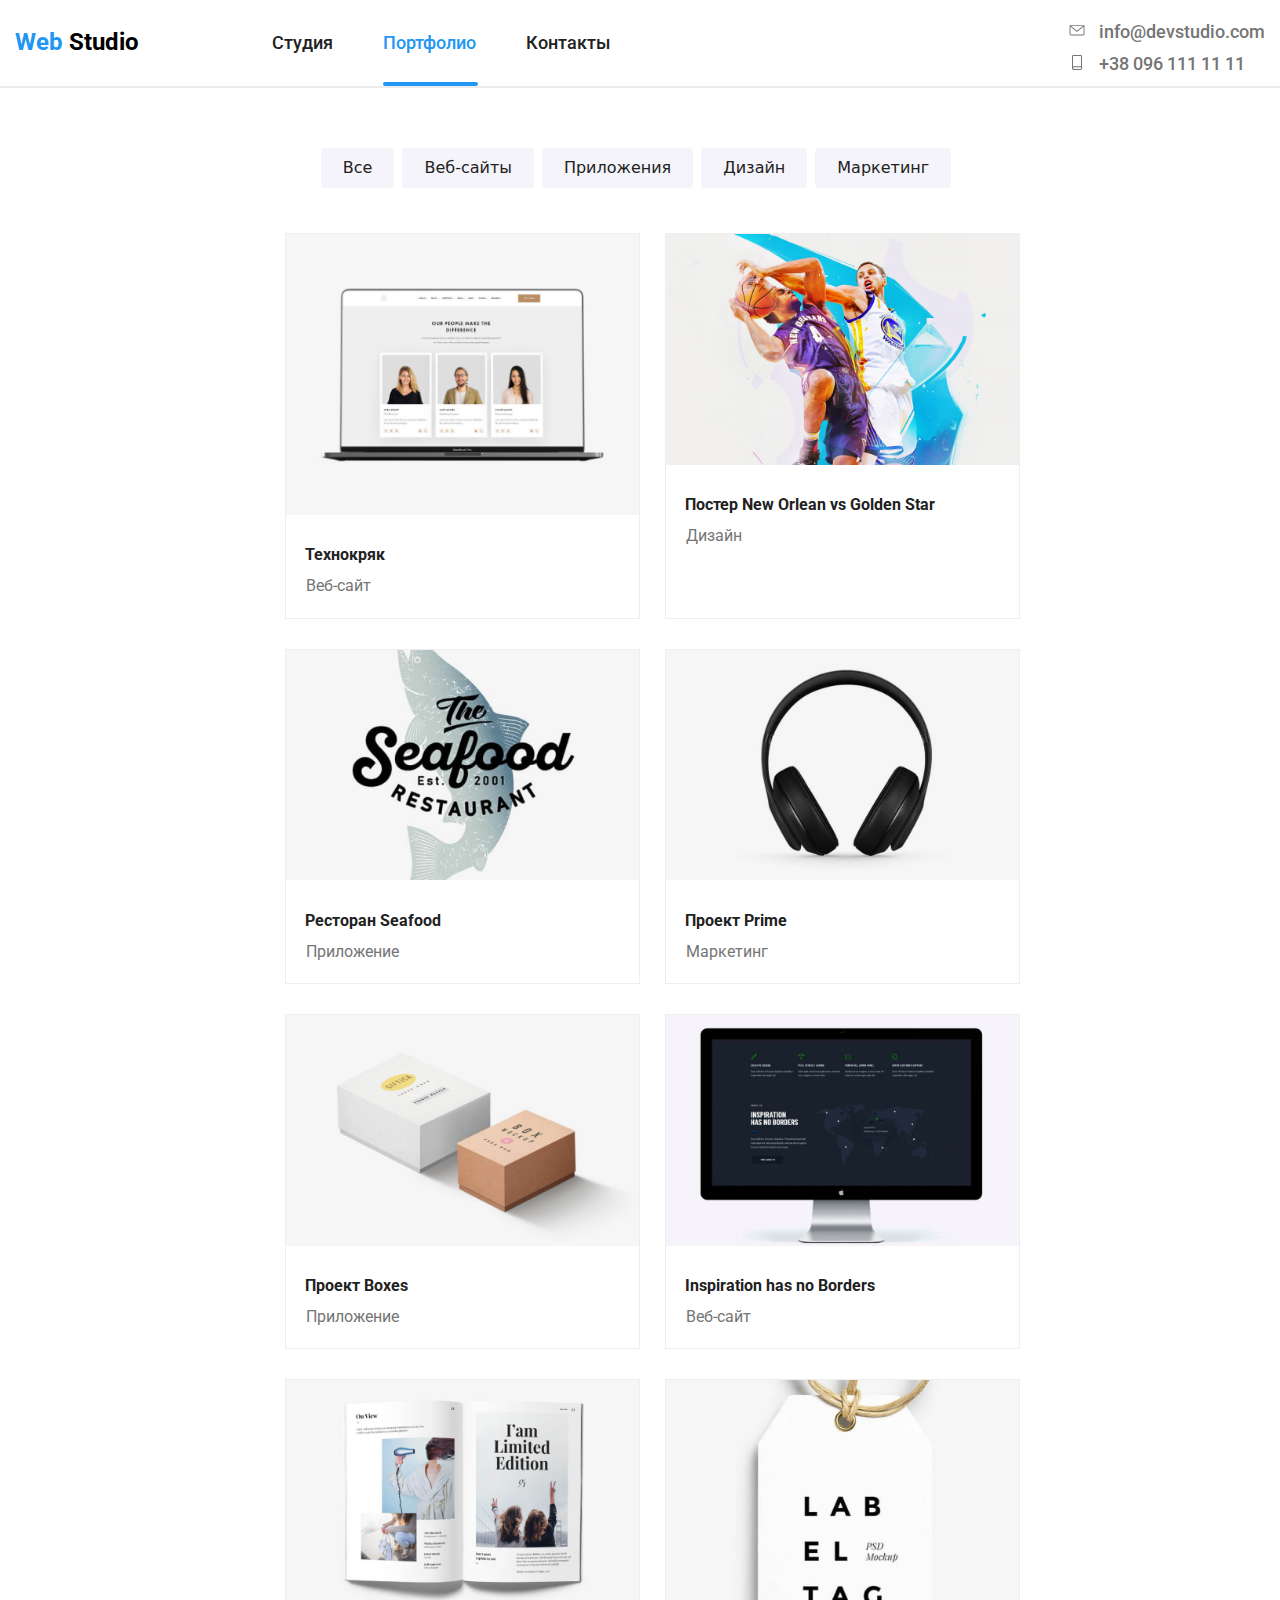
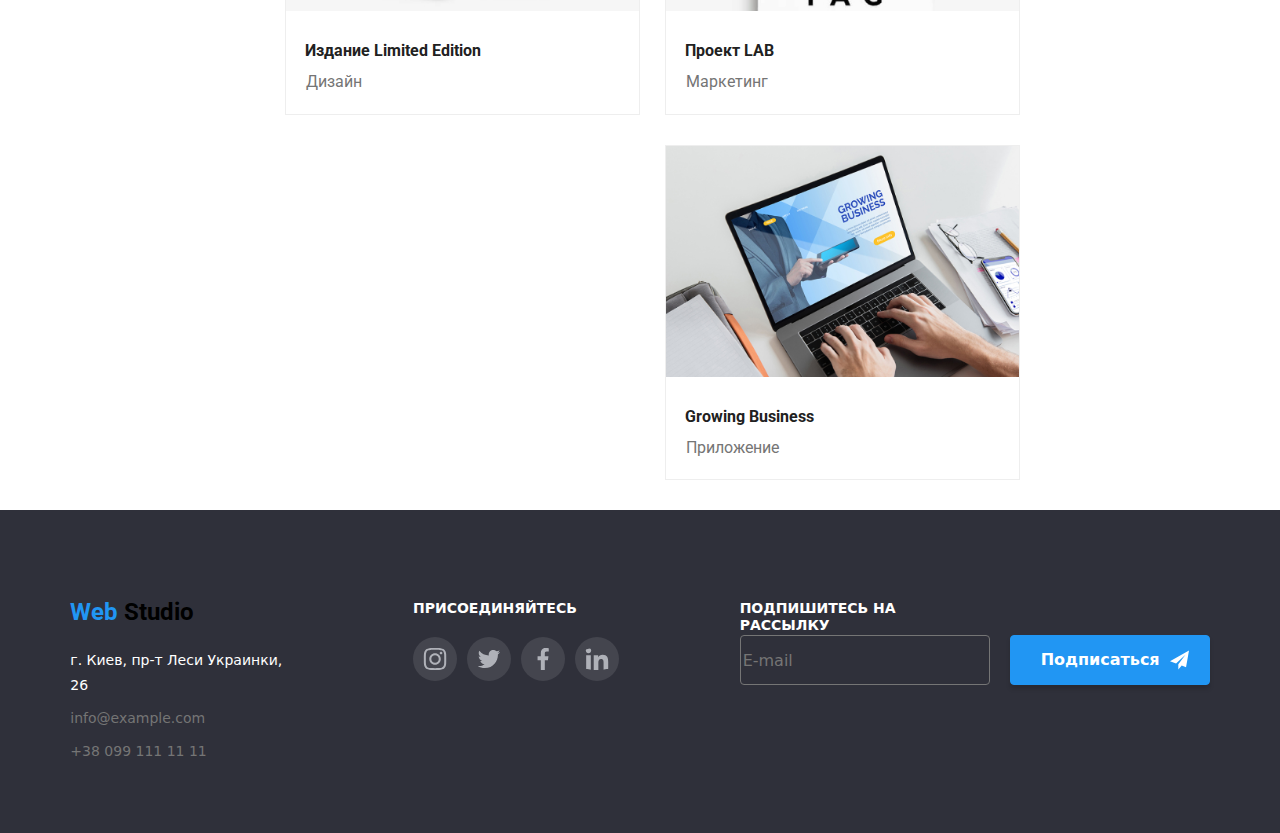
==== commit 46eff50f: "upload adaptive" ====
--- a/portfolio.html
+++ b/portfolio.html
@@ -29,14 +29,14 @@
             <button data-open-navigation data-close-navigation class="mobile-button"></button>
                 <div data-backdrop-navigation class="mobile-button-window">
                     <section class="nav-header nav-header-open">
-                        <ul>
-                            <li>
-                                <a href="./index.html" class="nav nav-first">Студия</a>
-                            </li>
-                            <li>
-                                <a href="" class="nav nav-hovered">Портфолио<span class="bottom-line-studio"></span></a>
-                            </li>
-                            <li>
+                        <ul class="flex-nav">
+                            <li class="flex-element">
+                                <a href="./index.html" class="nav nav-first">Студия</span></a>
+                            </li>
+                            <li  class="flex-element">
+                                <a href="./portfolio.html" class="nav nav-hovered">Портфолио <span class="bottom-line-studio"></span></a>
+                            </li>
+                            <li  class="flex-element">
                                 <a href="" class="nav nav-last">Контакты</a>
                             </li>
                         </ul>
@@ -67,6 +67,7 @@
                                 
                             </li>
                         </ul>
+                
                 </div>
         </div>
                     </section>
@@ -161,16 +162,19 @@
     <!-- подвал -->
     <footer class="bg-footer">
         <div class="container">
-            <div class="logo logo-footer">
-                <p>Web <span>Studio</span></p>
-            </div>
-            
-            <div class="normalize-contacts">
-                <a class="link-map" href="https://www.google.com/maps/place/%D0%B1%D1%83%D0%BB.+%D0%9B%D0%B5%D1%81%D0%B8+%D0%A3%D0%BA%D1%80%D0%B0%D0%B8%D0%BD%D0%BA%D0%B8,+26,+%D0%9A%D0%B8%D0%B5%D0%B2,+02000/@50.4265807,30.5383858,17z/data=!3m1!4b1!4m6!3m5!1s0x40d4cf0e033ecbe9:0x57a4dffefec77da0!8m2!3d50.4265807!4d30.5383858!16s%2Fg%2F1tctq5jv?entry=ttu">
-                    г. Киев, пр-т Леси Украинки, 26</a>
-                <a class="link-mail-contact" href="mailto:info@example.com">info@example.com</a>
-                <a class="link-tel-contact" href="tel:+380991111111">+38 099 111 11 11</a>
-            </div>
+            <div class="contacts-flex">
+                <div class="logo logo-footer">
+                    <p>Web <span>Studio</span></p>
+                </div>
+            
+                <div class="normalize-contacts">
+                    <a class="link-map" href="https://www.google.com/maps/place/%D0%B1%D1%83%D0%BB.+%D0%9B%D0%B5%D1%81%D0%B8+%D0%A3%D0%BA%D1%80%D0%B0%D0%B8%D0%BD%D0%BA%D0%B8,+26,+%D0%9A%D0%B8%D0%B5%D0%B2,+02000/@50.4265807,30.5383858,17z/data=!3m1!4b1!4m6!3m5!1s0x40d4cf0e033ecbe9:0x57a4dffefec77da0!8m2!3d50.4265807!4d30.5383858!16s%2Fg%2F1tctq5jv?entry=ttu">
+                        г. Киев, пр-т Леси Украинки, 26</a>
+                    <a class="link-mail-contact" href="mailto:info@example.com">info@example.com</a>
+                    <a class="link-tel-contact" href="tel:+380991111111">+38 099 111 11 11</a>
+                </div>
+            </div>
+            
             <!-- Присоединяйтесь -->
             <div class="normalize-social">
                 <p class="title-social">Присоединяйтесь</p>
@@ -205,7 +209,7 @@
             <!-- рассылка -->
             <div class="nomalize-mail">
                 <form class="flex-mail">
-                    <input class="inpit-mail" placeholder="E-mail" autocomplete="off" type="email" id="input-linked">
+                    <input class="input-mail" placeholder="E-mail" autocomplete="off" type="email" id="input-linked">
                     <label class="title-mail" for="input-linked">Подпишитесь на рассылку</label>
                 </form>
                 <button class="button-subscribe">
--- a/css/style.css
+++ b/css/style.css
@@ -143,6 +143,21 @@
     position: absolute;
     top: 32px;
     left: 147px;
+  }
+}
+@media screen and (min-width: 850px) {
+  .nav-header .flex-nav {
+    margin-left: 40px;
+  }
+}
+@media screen and (min-width: 950px) {
+  .nav-header .flex-nav {
+    margin-left: 60px;
+  }
+}
+@media screen and (min-width: 1120px) {
+  .nav-header .flex-nav {
+    margin-left: 85px;
   }
 }
 
@@ -438,12 +453,6 @@
     margin-left: -100px;
   }
 }
-@media screen and (min-width: 768px) and (max-width: 1119px) {
-  .flex-features {
-    margin-left: auto;
-    margin-right: auto;
-  }
-}
 
 @media screen and (min-width: 768px) {
   .flex-features-correct {
@@ -552,7 +561,7 @@
   .bg-svg-clock {
     height: 120px;
     width: 300px;
-    margin-right: 20px;
+    margin-right: 30px;
   }
 }
 
@@ -595,10 +604,15 @@
 }
 @media screen and (min-width: 768px) {
   .bg-svg-diagram {
-    margin-left: -15px;
+    margin-left: -20px;
     height: 120px;
     width: 300px;
     margin-right: 20px;
+  }
+}
+@media screen and (min-width: 1020px) {
+  .bg-svg-diagram {
+    margin-left: -10px;
   }
 }
 
@@ -630,9 +644,14 @@
   }
 }
 
-@media screen and (min-width: 768px) {
+@media screen and (min-width: 767px) {
   .title-correction, .text-correction {
-    margin-left: -12px;
+    margin-left: -15px;
+  }
+}
+@media screen and (min-width: 1020px) {
+  .title-correction, .text-correction {
+    margin-left: -5px;
   }
 }
 
@@ -673,7 +692,7 @@
     position: absolute;
     top: 25px;
     left: calc(50% - 45px);
-    margin-left: -255px;
+    margin-left: 10px;
   }
 }
 
--- a/css/portfolio.css
+++ b/css/portfolio.css
@@ -42,6 +42,24 @@
   background-color: rgba(33, 150, 243, 0.9);
 }
 
+@media screen and (min-width: 768px) {
+  .buttons {
+    display: -webkit-box;
+    display: -ms-flexbox;
+    display: flex;
+    margin-left: auto;
+    margin-right: auto;
+    -webkit-box-pack: center;
+        -ms-flex-pack: center;
+            justify-content: center;
+    -webkit-box-align: center;
+        -ms-flex-align: center;
+            align-items: center;
+    margin-top: 60px;
+    margin-bottom: 30px;
+  }
+}
+
 .button-portfolio {
   font-weight: 500;
   font-size: 16px;
@@ -64,8 +82,18 @@
 .button-portfolio:first-child {
   margin-top: 60px;
 }
+@media screen and (min-width: 768px) {
+  .button-portfolio:first-child {
+    margin-top: 0px;
+  }
+}
 .button-portfolio:last-child {
   margin-bottom: 40px;
+}
+@media screen and (min-width: 768px) {
+  .button-portfolio:last-child {
+    margin-bottom: 15px;
+  }
 }
 
 .border-portfolio {
@@ -83,6 +111,12 @@
 .border-portfolio:hover {
   -webkit-box-shadow: 1px 4px 6px 0 rgba(0, 0, 0, 0.16), 0 4px 4px 0 rgba(0, 0, 0, 0.06), 0 1px 1px 0 rgba(0, 0, 0, 0.12);
           box-shadow: 1px 4px 6px 0 rgba(0, 0, 0, 0.16), 0 4px 4px 0 rgba(0, 0, 0, 0.06), 0 1px 1px 0 rgba(0, 0, 0, 0.12);
+}
+@media screen and (min-width: 768px) {
+  .border-portfolio:last-child {
+    -ms-flex-wrap: wrap-reverse;
+        flex-wrap: wrap-reverse;
+  }
 }
 
 .img-portfolio {
@@ -112,4 +146,14 @@
 
 .center-port {
   display: grid;
+}
+@media screen and (min-width: 768px) {
+  .center-port {
+    display: -webkit-box;
+    display: -ms-flexbox;
+    display: flex;
+    -ms-flex-wrap: wrap;
+        flex-wrap: wrap;
+    width: 800px;
+  }
 }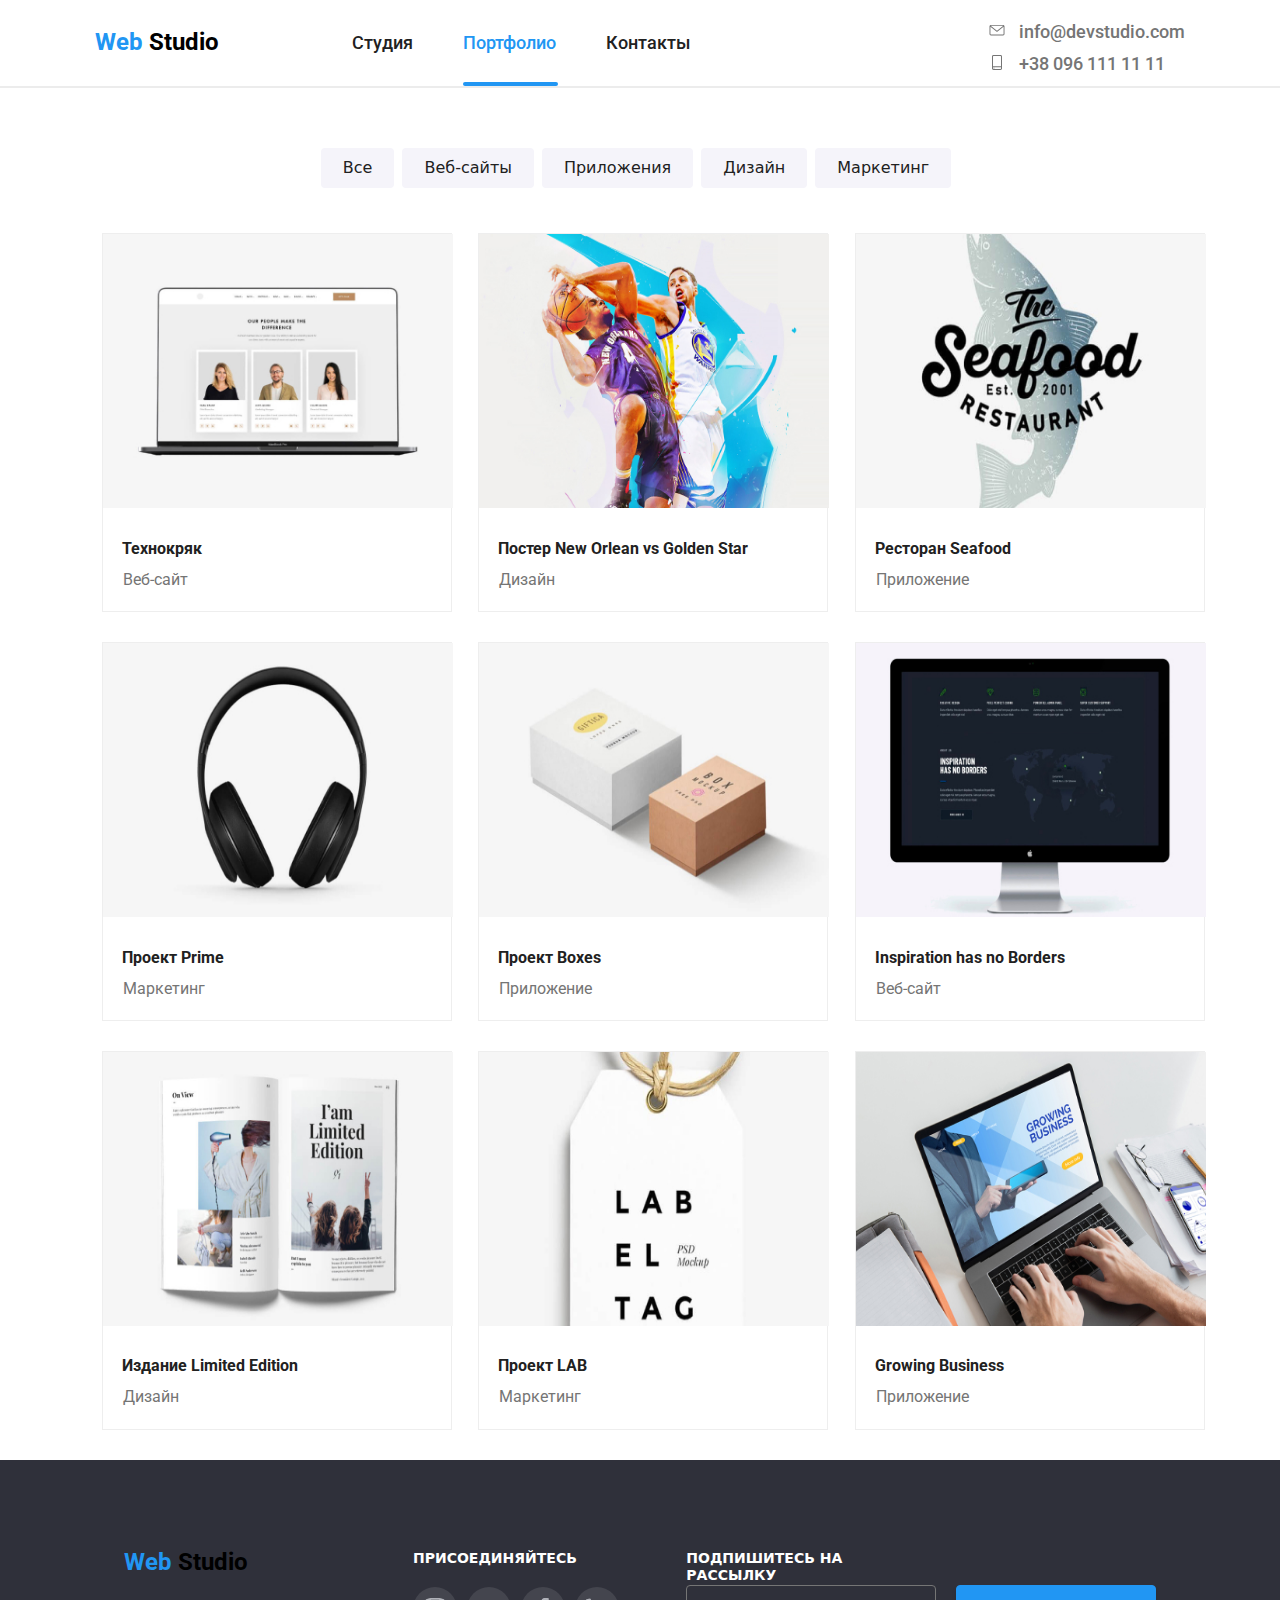
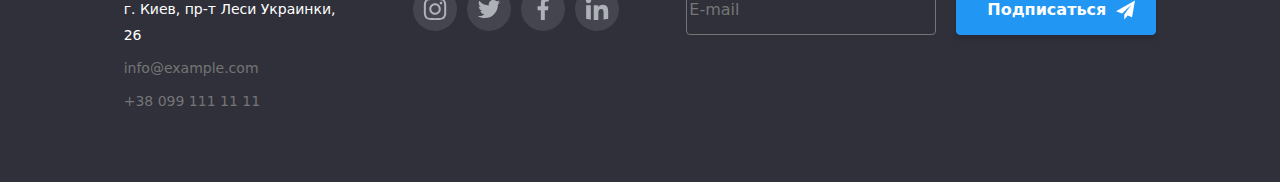
==== commit 6b4b347a: "final result" ====
--- a/portfolio.html
+++ b/portfolio.html
@@ -84,7 +84,7 @@
     </section>
 
     <!-- Портфолио -->
-    <section class="container normalize-portfolio">
+    <section class="normalize-portfolio">
         <ul class="center-port">
             <li class="border-portfolio">
                 <img class="img-portfolio" src="./images-portfolio/img_1.jpg" alt="">
--- a/css/style.css
+++ b/css/style.css
@@ -3,6 +3,13 @@
   position: relative;
   padding-left: 15px;
   padding-right: 15px;
+}
+@media screen and (min-width: 1120px) {
+  .container {
+    width: 1120px;
+    margin-left: auto;
+    margin-right: auto;
+  }
 }
 
 body ul {
@@ -339,6 +346,12 @@
   }
 }
 
+@media screen and (min-width: 1120px) {
+  .hero-normalize .container {
+    width: 100%;
+  }
+}
+
 .bg-image-hero {
   position: relative;
 }
@@ -405,6 +418,12 @@
   display: inline-block;
   margin-top: 118px;
   margin-bottom: 198px;
+}
+@media screen and (min-width: 1120px) {
+  .title_hero {
+    font-size: 44px;
+    top: 50px;
+  }
 }
 
 .button-hero {
@@ -438,6 +457,11 @@
           box-shadow: 0 4px 4px 0 rgba(0, 0, 0, 0.15);
   border: solid #2196F3 1px;
 }
+@media screen and (min-width: 1120px) {
+  .button-hero {
+    top: 352px;
+  }
+}
 
 @media screen and (min-width: 768px) {
   .flex-features {
@@ -459,6 +483,19 @@
     margin-left: -10px;
   }
 }
+@media screen and (min-width: 1120px) {
+  .flex-features-correct {
+    display: -webkit-box;
+    display: -ms-flexbox;
+    display: flex;
+    -webkit-box-pack: center;
+        -ms-flex-pack: center;
+            justify-content: center;
+    width: 1190px;
+    margin-left: -70px;
+    margin-right: auto;
+  }
+}
 
 .bg-svg {
   border-radius: 4px;
@@ -477,6 +514,11 @@
     height: 120px;
     width: 300px;
     margin-right: 20px;
+  }
+}
+@media screen and (min-width: 1120px) {
+  .bg-svg {
+    width: 270px;
   }
 }
 
@@ -544,6 +586,11 @@
     padding-bottom: 30px;
   }
 }
+@media screen and (min-width: 1120px) {
+  .text-features {
+    width: 270px;
+  }
+}
 
 .bg-svg-clock {
   border-radius: 4px;
@@ -562,6 +609,11 @@
     height: 120px;
     width: 300px;
     margin-right: 30px;
+  }
+}
+@media screen and (min-width: 1120px) {
+  .bg-svg-clock {
+    width: 270px;
   }
 }
 
@@ -615,6 +667,11 @@
     margin-left: -10px;
   }
 }
+@media screen and (min-width: 1120px) {
+  .bg-svg-diagram {
+    width: 270px;
+  }
+}
 
 @media screen and (max-width: 767px) {
   .position {
@@ -671,6 +728,11 @@
   .bg-svg-astronaut {
     height: 120px;
     width: 300px;
+  }
+}
+@media screen and (min-width: 1120px) {
+  .bg-svg-astronaut {
+    width: 270px;
   }
 }
 
@@ -718,6 +780,17 @@
     margin-right: auto;
   }
 }
+@media screen and (min-width: 1120px) {
+  .normalize-team {
+    display: -webkit-box;
+    display: -ms-flexbox;
+    display: flex;
+    -ms-flex-wrap: nowrap;
+        flex-wrap: nowrap;
+    max-width: 1120px;
+    margin-left: 30px;
+  }
+}
 
 .bg-team {
   padding-top: 27px;
@@ -725,6 +798,15 @@
   margin-left: -40px;
   text-align: center;
   margin-bottom: 60px;
+}
+@media screen and (min-width: 1120px) {
+  .bg-team {
+    display: -webkit-box;
+    display: -ms-flexbox;
+    display: flex;
+    -ms-flex-wrap: wrap;
+        flex-wrap: wrap;
+  }
 }
 
 .title-team {
@@ -740,6 +822,12 @@
   line-height: 1.4;
   letter-spacing: 0.3;
 }
+@media screen and (min-width: 1120px) {
+  .title-team {
+    font-size: 36px;
+    margin-bottom: 50px;
+  }
+}
 
 .border-team {
   list-style: none;
@@ -751,6 +839,17 @@
   border-radius: 4px;
   margin-bottom: 30px;
 }
+@media screen and (min-width: 1120px) {
+  .border-team {
+    width: 270px;
+  }
+  .border-team:nth-child(1n) {
+    margin-right: 30px;
+  }
+  .border-team:nth-child(2) {
+    margin-right: 15px;
+  }
+}
 
 .container-contact {
   background-color: white;
@@ -779,6 +878,11 @@
     height: 264px;
     width: 300px;
     background-repeat: no-repeat;
+  }
+}
+@media screen and (min-width: 1120px) {
+  .image-team-nikolay {
+    width: 250px;
   }
 }
 
@@ -800,6 +904,11 @@
   color: #757575;
   margin-bottom: 16px;
 }
+@media screen and (min-width: 1120px) {
+  .text-team {
+    margin-bottom: 25px;
+  }
+}
 
 .group-social {
   display: -webkit-box;
@@ -818,9 +927,7 @@
   width: 20px;
   height: 20px;
   margin-bottom: 36px;
-}
-.svg-social:hover {
-  background-color: aqua;
+  cursor: pointer;
 }
 
 .image-team-olga {
@@ -848,6 +955,12 @@
     background-repeat: no-repeat;
   }
 }
+@media screen and (min-width: 1120px) {
+  .image-team-olga {
+    width: 250px;
+    margin-right: 0px;
+  }
+}
 
 .image-team-andr {
   display: block;
@@ -874,6 +987,11 @@
     background-repeat: no-repeat;
   }
 }
+@media screen and (min-width: 1120px) {
+  .image-team-andr {
+    width: 250px;
+  }
+}
 
 @media screen and (min-width: 768px) {
   .border-nomalize {
@@ -889,7 +1007,7 @@
 }
 @media screen and (max-width: 767px) {
   .image-team-ivan {
-    background-image: url(../image/img-andrey.jpg);
+    background-image: url(../image/img-ivan.jpg);
     background-size: cover;
     width: auto;
     height: 320px;
@@ -904,6 +1022,11 @@
     height: 264px;
     width: 300px;
     background-repeat: no-repeat;
+  }
+}
+@media screen and (min-width: 1120px) {
+  .image-team-ivan {
+    width: 250px;
   }
 }
 
@@ -935,8 +1058,15 @@
     display: flex;
     -ms-flex-wrap: wrap;
         flex-wrap: wrap;
+    margin-right: auto;
     margin-left: auto;
-    margin-right: auto;
+  }
+}
+@media screen and (min-width: 1120px) {
+  .normalize-clients {
+    max-width: 1700px;
+    -ms-flex-wrap: nowrap;
+        flex-wrap: nowrap;
   }
 }
 
@@ -958,6 +1088,25 @@
     max-width: 480px;
   }
 }
+@media screen and (min-width: 1120px) {
+  .flex-clients {
+    max-width: 1120px;
+    -ms-flex-wrap: nowrap;
+        flex-wrap: nowrap;
+    margin-left: -45px;
+  }
+}
+
+.svg-icon-1,
+.svg-icon-2,
+.svg-icon-3,
+.svg-icon-4,
+.svg-icon-5,
+.svg-icon-6 {
+  cursor: pointer;
+  -webkit-transition: fill 250ms linear, border 250ms linear;
+  transition: fill 250ms linear, border 250ms linear;
+}
 
 .svg-icon-1 {
   margin-bottom: 20px;
@@ -989,6 +1138,11 @@
     margin-right: 20px;
   }
 }
+@media screen and (min-width: 1120px) {
+  .svg-icon-1 {
+    width: 170px;
+  }
+}
 .svg-icon-1:hover {
   fill: #2196F3;
   border: #2196F3 solid 1px;
@@ -1053,6 +1207,11 @@
 @media screen and (min-width: 470px) {
   .svg-icon-3 {
     margin-right: 20px;
+  }
+}
+@media screen and (min-width: 1120px) {
+  .svg-icon-3 {
+    margin-right: 40px;
   }
 }
 .svg-icon-3:hover {
@@ -1870,4 +2029,74 @@
   .button-send {
     margin-left: 100px;
   }
+}
+
+@media screen and (max-width: 1119px) {
+  .container-doing {
+    display: none;
+  }
+}
+@media screen and (min-width: 1120px) {
+  .container-doing {
+    display: block;
+  }
+}
+
+.title-doing {
+  display: -webkit-box;
+  display: -ms-flexbox;
+  display: flex;
+  -webkit-box-pack: center;
+      -ms-flex-pack: center;
+          justify-content: center;
+  font-weight: 700;
+  font-size: 36px;
+  line-height: 1.4;
+  letter-spacing: 0.3;
+  -webkit-box-align: center;
+      -ms-flex-align: center;
+          align-items: center;
+  color: #212121;
+  margin-bottom: 50px;
+}
+
+.doing {
+  display: -webkit-box;
+  display: -ms-flexbox;
+  display: flex;
+  margin-left: -10px;
+}
+
+.img-desktop {
+  display: block;
+  width: 350px;
+}
+
+.div-img {
+  position: relative;
+  margin-right: 30px;
+}
+.div-img:last-child {
+  margin-right: 0px;
+  margin-bottom: 90px;
+}
+
+.p-doing {
+  font-weight: 700;
+  font-size: 14px;
+  line-height: 1.2;
+  list-style: 0.3;
+  text-transform: uppercase;
+  color: white;
+  position: absolute;
+  top: 210px;
+  left: 0px;
+  display: -webkit-box;
+  display: -ms-flexbox;
+  display: flex;
+  width: 350px;
+  height: 70px;
+  padding-left: 80px;
+  padding-top: 25px;
+  background-color: rgba(47, 48, 58, 0.8);
 }--- a/css/portfolio.css
+++ b/css/portfolio.css
@@ -5,7 +5,19 @@
   display: -webkit-box;
   display: -ms-flexbox;
   display: flex;
-  margin-left: -40px;
+  margin-left: -60px;
+  position: relative;
+  padding-left: 15px;
+  padding-right: 15px;
+}
+@media screen and (min-width: 1120px) {
+  .normalize-portfolio {
+    width: auto;
+    -ms-flex-wrap: wrap;
+        flex-wrap: wrap;
+    margin-left: auto;
+    margin-right: auto;
+  }
 }
 
 .nav-hovered {
@@ -30,7 +42,7 @@
   padding-top: 77px;
   padding-left: 24px;
   padding-right: 24px;
-  padding-bottom: 70px;
+  padding-bottom: 62px;
   color: white;
   opacity: 0;
   -webkit-transition: color 250ms linear, background-color 250ms linear, opacity 250ms linear;
@@ -107,21 +119,28 @@
   transition: -webkit-box-shadow 250ms linear;
   transition: box-shadow 250ms linear;
   transition: box-shadow 250ms linear, -webkit-box-shadow 250ms linear;
+  cursor: pointer;
 }
 .border-portfolio:hover {
   -webkit-box-shadow: 1px 4px 6px 0 rgba(0, 0, 0, 0.16), 0 4px 4px 0 rgba(0, 0, 0, 0.06), 0 1px 1px 0 rgba(0, 0, 0, 0.12);
           box-shadow: 1px 4px 6px 0 rgba(0, 0, 0, 0.16), 0 4px 4px 0 rgba(0, 0, 0, 0.06), 0 1px 1px 0 rgba(0, 0, 0, 0.12);
 }
-@media screen and (min-width: 768px) {
-  .border-portfolio:last-child {
-    -ms-flex-wrap: wrap-reverse;
-        flex-wrap: wrap-reverse;
+@media screen and (min-width: 1120px) {
+  .border-portfolio {
+    width: 350px;
   }
 }
 
 .img-portfolio {
   width: 353px;
+  height: 282px;
   margin-bottom: 20px;
+}
+@media screen and (min-width: 1120px) {
+  .img-portfolio {
+    width: 350px;
+    height: 274px;
+  }
 }
 
 .title-portfolio {
@@ -156,4 +175,10 @@
         flex-wrap: wrap;
     width: 800px;
   }
+}
+@media screen and (min-width: 1120px) {
+  .center-port {
+    width: 1170px;
+    margin-left: -40px;
+  }
 }